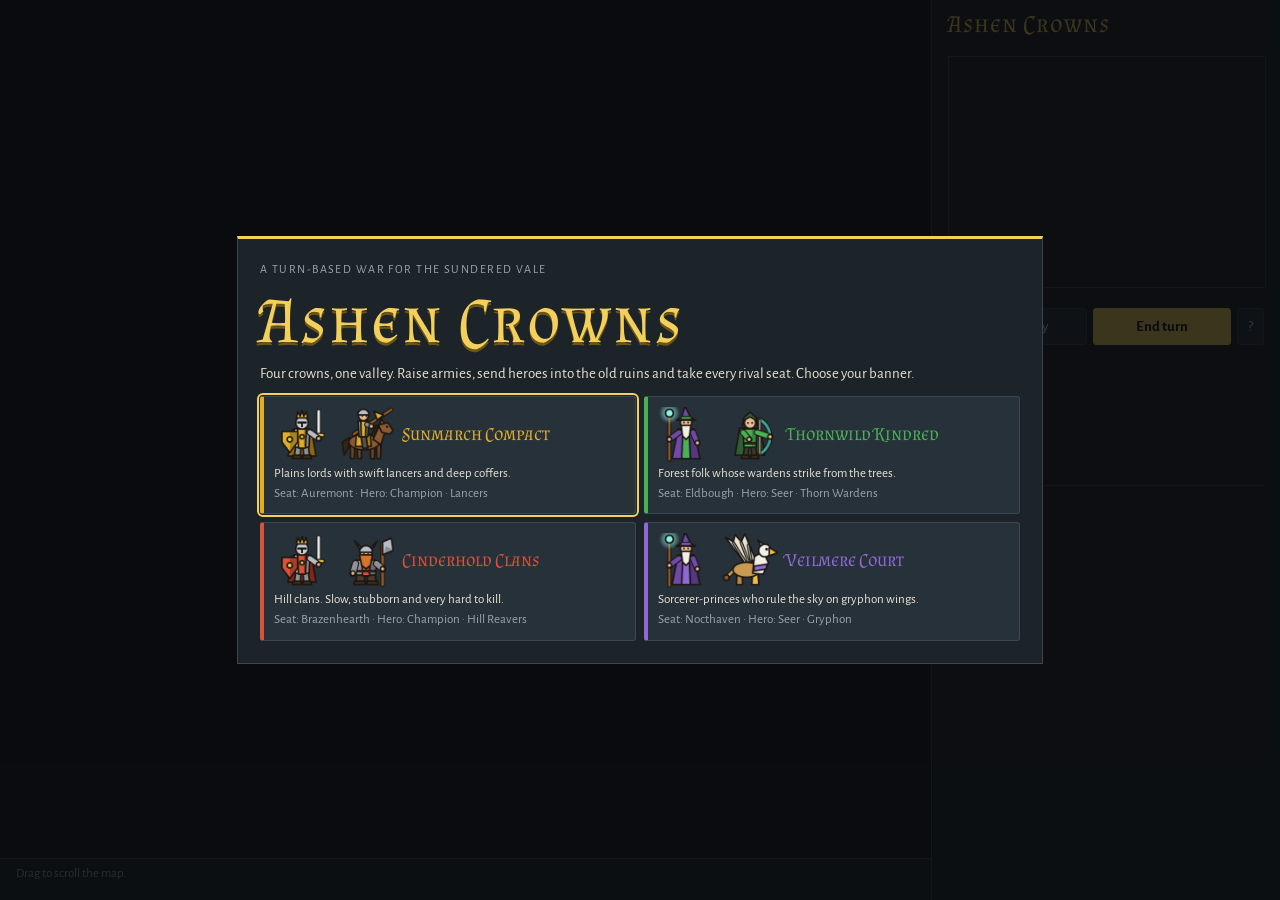
==== game/index.html @ 625e7c6f "Ashen Crowns: make heroes a distinct piece Hero-led armies wear a crown on the map and the hero card" ====
<!doctype html><html lang="en"><head><meta charset="utf-8"><meta name="viewport" content="width=device-width,initial-scale=1,viewport-fit=cover">
<style>body{margin:0}[hidden]{display:none!important}</style></head><body>
<title>Ashen Crowns</title>
<meta name="claude:viewport-fit-sides" content="cover">
<link rel="stylesheet" href="https://fonts.googleapis.com/css2?family=Alegreya+Sans:wght@400;700&family=Almendra+SC&display=swap">
<style>
/* Layout: a war table. The map fills the left; a slate command rail sits on the right (below on phones). */
:root {
  color-scheme: dark;
  --ink: #12161a;        /* table edge, deepest ground */
  --slate: #1c2329;      /* rail surface */
  --slate-2: #27313a;    /* raised controls */
  --line: #3a4753;       /* hairlines */
  --bone: #e9e4d2;       /* primary text */
  --dust: #9aa5a8;       /* secondary text */
  --brass: #f3cf5b;      /* accent: selection, primary action */
  --good: #7fd08a; --bad: #ff8a7a;
  --display: "Almendra SC", "Palatino Linotype", Palatino, Georgia, serif;
  --body: "Alegreya Sans", "Segoe UI", system-ui, sans-serif;
}
html, body { height: 100%; }
body { background: var(--ink); color: var(--bone); font: 15px/1.4 var(--body); overflow: hidden; }
#app { height: 100%; display: flex; }
#mapwrap { flex: 1 1 auto; min-width: 0; position: relative; display: flex; flex-direction: column; }
#map { flex: 1 1 auto; min-height: 0; width: 100%; display: block; touch-action: none; cursor: crosshair; image-rendering: pixelated; }
#hover { flex: none; min-height: 2.2em; padding-block: 6px; padding-left: max(16px, env(safe-area-inset-left, 0px)); padding-right: 16px;
  background: var(--slate); border-top: 1px solid var(--line); color: var(--dust); font-size: 13px; white-space: nowrap; overflow: hidden; text-overflow: ellipsis; }
#side { flex: none; width: 316px; background: var(--slate); border-left: 1px solid var(--line); display: flex; flex-direction: column; gap: 10px;
  padding-block: 12px; padding-left: 16px; padding-right: max(16px, env(safe-area-inset-right, 0px)); overflow-y: auto; }
#side > * { flex: none; }
#side h1 { font: 400 24px/1 var(--display); letter-spacing: .04em; margin: 0; color: var(--brass); }
#turnbar { display: flex; justify-content: space-between; font-size: 14px; color: var(--dust); }
#turnbar .who { font-weight: 700; }
#mini { width: 100%; height: auto; image-rendering: pixelated; border: 1px solid var(--line); cursor: pointer; }
#treasury { font-variant-numeric: tabular-nums; font-size: 14px; }
.coin { display: inline-block; width: 10px; height: 10px; border-radius: 50%; background: var(--brass); box-shadow: inset -2px -2px 0 #a8862a; margin-right: 6px; }
.muted { color: var(--dust); font-weight: 400; }
#panel { display: flex; flex-direction: column; gap: 8px; min-height: 120px; }
#panel h2, #mbox h2 { font: 400 19px/1.1 var(--display); letter-spacing: .03em; margin: 4px 0 0; text-wrap: balance; }
#panel h3, #mbox h3 { font: 700 12px/1.2 var(--body); letter-spacing: .09em; text-transform: uppercase; margin: 4px 0 0; color: var(--dust); }
#panel p, #mbox p { margin: 0; }
.hint { color: var(--dust); font-size: 13px; }
.units, .prod { display: grid; grid-template-columns: 1fr 1fr; gap: 6px; }
button { font: inherit; color: var(--bone); background: var(--slate-2); border: 1px solid var(--line); border-radius: 3px; padding: 7px 10px; cursor: pointer; }
button:hover:not(:disabled) { border-color: var(--dust); }
button:focus-visible { outline: 2px solid var(--brass); outline-offset: 1px; }
button:disabled { opacity: .45; cursor: default; }
button.primary { background: var(--brass); color: var(--ink); border-color: var(--brass); font-weight: 700; }
button small { color: var(--dust); font-size: 12px; }
button.primary small { color: inherit; }
.unit { display: grid; grid-template-columns: 40px 1fr; column-gap: 8px; align-items: center; text-align: left; padding: 5px 6px; min-width: 0; }
.unit img { grid-row: span 3; width: 40px; height: 40px; align-self: start; }
.unit .un { font-weight: 700; font-size: 13px; overflow: hidden; text-overflow: ellipsis; white-space: nowrap; }
.unit .us { font-size: 11px; color: var(--dust); font-variant-numeric: tabular-nums; }
.unit.hero { grid-column: 1 / -1; border-left: 4px solid var(--brass); background: #2f3540; }
.advance, .quest { font-size: 14px; }
.quest { border-left: 3px solid var(--brass); padding-left: 8px; }
.unit.on { border-color: var(--brass); box-shadow: inset 0 0 0 1px var(--brass); }
.unit:disabled { opacity: 1; }
.row { display: flex; flex-wrap: wrap; gap: 6px; }
#btns { display: grid; grid-template-columns: 1fr 1fr auto; gap: 6px; }
#log { list-style: none; margin: 0; padding: 8px 0 0; border-top: 1px solid var(--line); font-size: 13px; display: flex; flex-direction: column; gap: 4px; }
#modal { position: fixed; inset: 0; background: rgba(8, 10, 12, .78); display: flex; align-items: center; justify-content: center;
  padding-block: 16px; padding-left: max(16px, env(safe-area-inset-left, 0px)); padding-right: max(16px, env(safe-area-inset-right, 0px)); z-index: 20; }
#mbox { background: var(--slate); border: 1px solid var(--line); border-top: 3px solid var(--brass); max-width: 760px; width: 100%; max-height: 100%; overflow-y: auto;
  padding: 22px; display: flex; flex-direction: column; gap: 12px; }
.eyebrow { font-size: 12px; letter-spacing: .12em; text-transform: uppercase; color: var(--dust); }
.logo { font: 400 clamp(38px, 8vw, 64px)/0.95 var(--display); letter-spacing: .03em; margin: 0; color: var(--brass); text-shadow: 0 3px 0 #6b5516; }
.fgrid { display: grid; grid-template-columns: 1fr 1fr; gap: 8px; }
.fcard { display: grid; grid-template-columns: 56px 56px 1fr; gap: 2px 8px; text-align: left; border-left: 4px solid var(--fc); padding: 10px; }
.fcard img { width: 56px; height: 56px; }
.fcard b { align-self: center; color: var(--fc); font: 400 18px/1.1 var(--display); }
.fcard span { grid-column: 1 / -1; font-size: 13px; }
.offer { display: flex; gap: 14px; align-items: center; }
.offer img { width: 72px; height: 72px; flex: none; }
.battle { display: grid; grid-template-columns: 1fr 1fr; gap: 16px; }
.bside { display: grid; grid-template-columns: repeat(auto-fill, minmax(78px, 1fr)); gap: 6px; margin-top: 6px; }
.bu { display: flex; flex-direction: column; align-items: center; gap: 1px; padding: 5px 3px; background: var(--slate-2); border: 1px solid var(--line); text-align: center; min-width: 0; }
.bu img { width: 48px; height: 48px; }
.bu .un { font-size: 11px; font-weight: 700; max-width: 100%; overflow: hidden; text-overflow: ellipsis; white-space: nowrap; }
.bu .us { font-size: 11px; color: var(--dust); }
.bu.act { border-color: var(--brass); }
.bu.hit { background: #6b2b24; }
.bu.dead { opacity: .28; filter: grayscale(1); }
.pips { display: flex; gap: 2px; }
.pips i { width: 7px; height: 7px; background: var(--good); }
.pips i.lost { background: #4a2a28; }
.bres { font-weight: 700; min-height: 1.4em; }
.bres.good { color: var(--good); } .bres.bad { color: var(--bad); }
.help { margin: 0; padding-left: 18px; display: flex; flex-direction: column; gap: 6px; max-width: 65ch; }
@media (max-width: 760px) {
  body { overflow: auto; }
  #app { flex-direction: column; height: auto; min-height: 100%; }
  #mapwrap { height: 62vh; flex: none; }
  #side { width: auto; border-left: 0; border-top: 1px solid var(--line); padding-left: max(16px, env(safe-area-inset-left, 0px)); overflow: visible; }
  #mini { max-width: 260px; }
  .battle, .fgrid { grid-template-columns: 1fr; }
}
@media (prefers-reduced-motion: reduce) { * { transition: none !important; } }
</style>
<div id="app">
  <div id="mapwrap">
    <canvas id="map"></canvas>
    <div id="hover">Drag to scroll the map.</div>
  </div>
  <aside id="side">
    <h1>Ashen Crowns</h1>
    <div id="turnbar"></div>
    <canvas id="mini" width="220" height="160"></canvas>
    <div id="treasury"></div>
    <div id="btns">
      <button type="button" id="bNext">Next army</button>
      <button type="button" id="bEnd" class="primary">End turn</button>
      <button type="button" id="bHelp" aria-label="How to play">?</button>
    </div>
    <div id="panel"></div>
    <ul id="log"></ul>
  </aside>
</div>
<div id="modal" hidden><div id="mbox" role="dialog" aria-modal="true"></div></div>
<script>
'use strict';
/* Ashen Crowns — static game data. Everything here is original to this project. */

const TILE = 16, SCALE = 3, TS = TILE * SCALE;
const MAP_W = 44, MAP_H = 32, MAX_STACK = 8, MAP_SEED = 90417;
const MAP_NAME = 'The Sundered Vale';

const FACTIONS = [
  { name: 'Sunmarch Compact', short: 'Sunmarch', color: '#e0ad2b', dark: '#8f6712', capital: 'Auremont',
    special: 'rider', heroCls: 'champion', blurb: 'Plains lords with swift lancers and deep coffers.',
    heroes: ['Ser Aldous Vane', 'Marta of the Reeds', 'Corwin Hale', 'Dame Isolde Farrow'] },
  { name: 'Thornwild Kindred', short: 'Thornwild', color: '#49b257', dark: '#1f6a31', capital: 'Eldbough',
    special: 'warden', heroCls: 'seer', blurb: 'Forest folk whose wardens strike from the trees.',
    heroes: ['Ysolde Greenmantle', 'Fenn Ashroot', 'Lirael Mossgrave', 'Old Tam Bracken'] },
  { name: 'Cinderhold Clans', short: 'Cinderhold', color: '#d9523a', dark: '#822717', capital: 'Brazenhearth',
    special: 'reaver', heroCls: 'champion', blurb: 'Hill clans. Slow, stubborn and very hard to kill.',
    heroes: ['Brakka Stonejaw', 'Hildr Emberbraid', 'Dorn Ironkettle', 'Ragna Coalhand'] },
  { name: 'Veilmere Court', short: 'Veilmere', color: '#8f6ad6', dark: '#4c3391', capital: 'Nocthaven',
    special: 'gryphon', heroCls: 'seer', blurb: 'Sorcerer-princes who rule the sky on gryphon wings.',
    heroes: ['Maelis the Pale', 'Prince Orrin Veil', 'Sabeth Nightwell', 'Calix Duskmere'] },
];
const NEUTRAL = { name: 'Free Cities', short: 'Free', color: '#b9b3a2', dark: '#6f6a5c' };

/* str = battle strength, hp = hits it can take, mv = movement points, turns = build time */
const UNITS = {
  levy:    { name: 'Levy',            str: 2, hp: 2, mv: 10, cost: 20,  turns: 1, abil: [] },
  pike:    { name: 'Pikemen',         str: 3, hp: 2, mv: 10, cost: 35,  turns: 1, abil: ['guard'] },
  archer:  { name: 'Longbows',        str: 3, hp: 2, mv: 11, cost: 45,  turns: 2, abil: ['volley'] },
  wolf:    { name: 'Wolf Pack',       str: 3, hp: 2, mv: 16, cost: 40,  turns: 1, abil: ['forester'] },
  rider:   { name: 'Lancers',         str: 4, hp: 2, mv: 18, cost: 60,  turns: 2, abil: [] },
  warden:  { name: 'Thorn Wardens',   str: 4, hp: 2, mv: 12, cost: 65,  turns: 2, abil: ['forester', 'volley'] },
  reaver:  { name: 'Hill Reavers',    str: 5, hp: 3, mv: 9,  cost: 80,  turns: 3, abil: ['hillfolk'] },
  ram:     { name: 'Ram Crew',        str: 2, hp: 3, mv: 8,  cost: 70,  turns: 3, abil: ['siege'] },
  bearer:  { name: 'Standard Bearer', str: 2, hp: 2, mv: 12, cost: 80,  turns: 3, abil: ['banner'] },
  gryphon: { name: 'Gryphon',         str: 5, hp: 3, mv: 18, cost: 130, turns: 4, abil: ['flying'] },
  troll:   { name: 'Bog Troll',       str: 6, hp: 4, mv: 8,  cost: 120, turns: 4, abil: [] },
  drake:   { name: 'Ember Drake',     str: 8, hp: 4, mv: 16, cost: 250, turns: 6, abil: ['flying', 'terror'] },
  champion:{ name: 'Champion',        str: 5, hp: 4, mv: 14, cost: 0,   turns: 0, abil: [], hero: true, mana: 8 },
  seer:    { name: 'Seer',            str: 3, hp: 3, mv: 14, cost: 0,   turns: 0, abil: [], hero: true, mana: 16 },
};

const ABILITIES = {
  guard:    'Guard: +1 when defending a city',
  volley:   'Volley: 30% chance of a free hit before each duel',
  forester: 'Forester: moves freely through forest, +1 fighting there',
  hillfolk: 'Hillfolk: moves freely through hills, +1 fighting there',
  siege:    'Siege: cancels up to 2 points of city walls',
  banner:   'Banner: +1 to every unit in its army',
  flying:   'Flying: crosses water, mountains and all terrain',
  terror:   'Terror: -1 to every enemy unit in battle',
};

const ITEMS = [
  { key: 'blade',  name: 'Blade of First Light', desc: '+2 strength', str: 2 },
  { key: 'horn',   name: "Marshal's Horn",       desc: '+1 command (whole army)', lead: 1 },
  { key: 'boots',  name: 'Windstep Boots',       desc: '+6 movement', mv: 6 },
  { key: 'ring',   name: 'Tithe Ring',           desc: '+15 gold each turn', gold: 15 },
  { key: 'shield', name: 'Oakheart Shield',      desc: '+1 strength, +1 hit', str: 1, hp: 1 },
  { key: 'phial',  name: 'Star Phial',           desc: '+8 maximum mana', mana: 8 },
  { key: 'crown',  name: 'Circlet of Ash',       desc: '+1 command, +1 strength', lead: 1, str: 1 },
];

/* Advances a hero picks from on gaining a level. Each class is offered a different pair per level. */
const PERKS = {
  str:  { name: 'Might',       desc: '+1 strength' },
  hp:   { name: 'Vigour',      desc: '+1 hit' },
  lead: { name: 'Command',     desc: '+1 strength for the whole army' },
  mv:   { name: 'Pathfinding', desc: '+4 movement' },
  mana: { name: 'Lore',        desc: '+6 mana' },
};
const PERK_CHOICES = {
  champion: [['str', 'hp'], ['lead', 'str'], ['hp', 'mv'], ['str', 'lead']],
  seer:     [['mana', 'str'], ['lead', 'mana'], ['str', 'mv'], ['lead', 'hp']],
};

const SPELLS = [
  { key: 'march', name: 'Quickmarch', cost: 4, desc: '+6 movement for the whole army this turn' },
  { key: 'ward',  name: 'Warding',    cost: 5, desc: '+1 strength for the whole army until your next turn' },
  { key: 'pack',  name: 'Call the Pack', cost: 8, desc: 'A wolf pack joins the army' },
];

const CITY_NAMES = ['Pellwick', 'Dunmarrow', 'Ostrel', 'Greywater', 'Fennick', 'Calder Ford', 'Mirebank',
  'Highcairn', 'Wend', 'Saltreach', 'Brackmoor', 'Tollen', 'Ashby Cross', 'Lantern Hill', 'Quillhaven', 'Rookfall'];
const RUIN_NAMES = ['Sunken Cloister', 'Hollow Barrow', 'Shattered Observatory', "Wyrm's Rest", 'Drowned Chapel',
  'Thorn Vault', 'Cairn of Echoes', "Old King's Cistern", 'Mossback Keep', 'The Ninth Stair'];

const TERRAIN_NAMES = { g: 'Grassland', f: 'Forest', h: 'Hills', m: 'Mountains', w: 'Water', s: 'Marsh' };
'use strict';
/* Deterministic map builder: the same seed always yields the same land. */

function mulberry32(a) {
  return function () {
    a |= 0; a = (a + 0x6D2B79F5) | 0;
    let t = Math.imul(a ^ (a >>> 15), 1 | a);
    t = (t + Math.imul(t ^ (t >>> 7), 61 | t)) ^ t;
    return ((t ^ (t >>> 14)) >>> 0) / 4294967296;
  };
}

function valueNoise(w, h, cell, rng) {
  const gw = Math.ceil(w / cell) + 2, gh = Math.ceil(h / cell) + 2, g = [];
  for (let i = 0; i < gw * gh; i++) g.push(rng());
  const out = new Float32Array(w * h);
  const sm = t => t * t * (3 - 2 * t);
  for (let y = 0; y < h; y++) for (let x = 0; x < w; x++) {
    const fx = x / cell, fy = y / cell, x0 = Math.floor(fx), y0 = Math.floor(fy);
    const tx = sm(fx - x0), ty = sm(fy - y0);
    const a = g[y0 * gw + x0], b = g[y0 * gw + x0 + 1], c = g[(y0 + 1) * gw + x0], d = g[(y0 + 1) * gw + x0 + 1];
    out[y * w + x] = (a * (1 - tx) + b * tx) * (1 - ty) + (c * (1 - tx) + d * tx) * ty;
  }
  return out;
}

class Heap {
  constructor() { this.k = []; this.v = []; }
  get size() { return this.k.length; }
  push(key, val) {
    const k = this.k, v = this.v; let i = k.length; k.push(key); v.push(val);
    while (i > 0) { const p = (i - 1) >> 1; if (k[p] <= k[i]) break;
      [k[p], k[i]] = [k[i], k[p]]; [v[p], v[i]] = [v[i], v[p]]; i = p; }
  }
  pop() {
    const k = this.k, v = this.v, rk = k[0], rv = v[0], lk = k.pop(), lv = v.pop();
    if (k.length) { k[0] = lk; v[0] = lv; let i = 0; const n = k.length;
      for (;;) { let m = i; const l = 2 * i + 1, r = l + 1;
        if (l < n && k[l] < k[m]) m = l; if (r < n && k[r] < k[m]) m = r; if (m === i) break;
        [k[m], k[i]] = [k[i], k[m]]; [v[m], v[i]] = [v[i], v[m]]; i = m; } }
    return [rk, rv];
  }
}

function genMap() {
  const rng = mulberry32(MAP_SEED), W = MAP_W, H = MAP_H;
  const n1 = valueNoise(W, H, 8, rng), n2 = valueNoise(W, H, 4, rng), mo = valueNoise(W, H, 6, rng), mo2 = valueNoise(W, H, 3, rng);
  const t = [];
  for (let y = 0; y < H; y++) {
    const row = [];
    for (let x = 0; x < W; x++) {
      const i = y * W + x, el = 0.6 * n1[i] + 0.4 * n2[i], ms = 0.65 * mo[i] + 0.35 * mo2[i];
      const dx = Math.abs(x - (W - 1) / 2) / (W / 2), dy = Math.abs(y - (H - 1) / 2) / (H / 2);
      const d = Math.max(dx, dy), e = el + 0.27 - 0.95 * Math.pow(d, 4);
      let c = 'g';
      if (e < 0.5) c = 'w'; else if (e > 0.93) c = 'm'; else if (e > 0.84) c = 'h';
      else if (ms > 0.56) c = e < 0.62 ? 's' : 'f';
      row.push(c);
    }
    t.push(row);
  }
  const cities = [];
  const caps = [[6, 5], [W - 8, 5], [6, H - 7], [W - 8, H - 7]];
  caps.forEach(([cx, cy], i) => {
    for (let y = cy - 2; y <= cy + 3; y++) for (let x = cx - 2; x <= cx + 3; x++)
      if (t[y][x] === 'w' || t[y][x] === 'm' || (x >= cx - 1 && x <= cx + 2 && y >= cy - 1 && y <= cy + 2)) t[y][x] = 'g';
    cities.push({ x: cx, y: cy, cap: i });
  });
  const far = (x, y, list, min) => list.every(c => Math.max(Math.abs(c.x - x), Math.abs(c.y - y)) >= min);
  for (let tries = 0; tries < 6000 && cities.length < 4 + 15; tries++) {
    const x = 3 + Math.floor(rng() * (W - 7)), y = 3 + Math.floor(rng() * (H - 7));
    if ([[0, 0], [1, 0], [0, 1], [1, 1]].some(([a, b]) => t[y + b][x + a] === 'w' || t[y + b][x + a] === 'm')) continue;
    if (!far(x, y, cities, 7)) continue;
    cities.push({ x, y, cap: -1 });
  }
  cities.forEach(c => { t[c.y][c.x] = t[c.y][c.x + 1] = t[c.y + 1][c.x] = t[c.y + 1][c.x + 1] = 'g'; });

  // Roads: minimum spanning tree over the cities plus each city's nearest neighbour.
  const road = []; for (let y = 0; y < H; y++) road.push(new Array(W).fill(false));
  const edges = [], inTree = [0], d2 = (a, b) => (a.x - b.x) ** 2 + (a.y - b.y) ** 2;
  while (inTree.length < cities.length) {
    let best = null;
    for (const a of inTree) for (let b = 0; b < cities.length; b++) {
      if (inTree.includes(b)) continue;
      const dd = d2(cities[a], cities[b]); if (!best || dd < best[2]) best = [a, b, dd];
    }
    edges.push(best); inTree.push(best[1]);
  }
  // A few extra links so the road net has loops, not just one tree.
  const extra = [];
  cities.forEach((c, a) => cities.forEach((o, b) => {
    if (b <= a || edges.some(e => (e[0] === a && e[1] === b) || (e[0] === b && e[1] === a))) return;
    extra.push([a, b, d2(c, o)]);
  }));
  extra.sort((p, q) => p[2] - q[2]); edges.push(...extra.slice(0, 4));
  const carveCost = { g: 1, f: 2, h: 3, s: 3, w: 9, m: 12 };
  for (const [a, b] of edges) {
    const A = cities[a], B = cities[b], N = W * H, dist = new Float32Array(N).fill(Infinity), prev = new Int32Array(N).fill(-1);
    const heap = new Heap(); dist[A.y * W + A.x] = 0; heap.push(0, A.y * W + A.x);
    while (heap.size) {
      const [d, i] = heap.pop(); if (d > dist[i]) continue; if (i === B.y * W + B.x) break;
      const x = i % W, y = (i - x) / W;
      for (const [ox, oy] of [[1, 0], [-1, 0], [0, 1], [0, -1]]) {
        const nx = x + ox, ny = y + oy; if (nx < 1 || ny < 1 || nx >= W - 1 || ny >= H - 1) continue;
        const j = ny * W + nx, nd = d + (road[ny][nx] ? 0.05 : carveCost[t[ny][nx]]);
        if (nd < dist[j]) { dist[j] = nd; prev[j] = i; heap.push(nd, j); }
      }
    }
    for (let i = B.y * W + B.x; i >= 0; i = prev[i]) {
      const x = i % W, y = (i - x) / W; road[y][x] = true; if (t[y][x] === 'm') t[y][x] = 'h';
    }
  }

  // Ground reachability from the first capital, used to keep ruins reachable on foot.
  const reach = new Uint8Array(W * H), q = [cities[0].y * W + cities[0].x]; reach[q[0]] = 1;
  while (q.length) {
    const i = q.pop(), x = i % W, y = (i - x) / W;
    for (let oy = -1; oy <= 1; oy++) for (let ox = -1; ox <= 1; ox++) {
      const nx = x + ox, ny = y + oy; if (nx < 0 || ny < 0 || nx >= W || ny >= H) continue;
      const j = ny * W + nx; if (reach[j]) continue;
      if ((t[ny][nx] === 'w' || t[ny][nx] === 'm') && !road[ny][nx]) continue;
      reach[j] = 1; q.push(j);
    }
  }
  const ruins = [];
  for (let tries = 0; tries < 6000 && ruins.length < 10; tries++) {
    const x = 2 + Math.floor(rng() * (W - 4)), y = 2 + Math.floor(rng() * (H - 4));
    if (!reach[y * W + x] || road[y][x] || t[y][x] === 'w') continue;
    if (!far(x, y, cities, 4) || !far(x - 1, y - 1, cities, 4) || !far(x, y, ruins, 5)) continue;
    ruins.push({ x, y });
  }
  const cityGrid = new Int16Array(W * H).fill(-1);
  cities.forEach((c, i) => { cityGrid[c.y * W + c.x] = cityGrid[c.y * W + c.x + 1] = cityGrid[(c.y + 1) * W + c.x] = cityGrid[(c.y + 1) * W + c.x + 1] = i; });
  const ruinGrid = new Int16Array(W * H).fill(-1);
  ruins.forEach((r, i) => { ruinGrid[r.y * W + r.x] = i; });
  return { t, road, cities, ruins, cityGrid, ruinGrid, rng };
}
'use strict';
/* Game state and rules: movement, battle, cities, heroes, turns. */

let G = null, MAP = null, AUTO = false;
const UI = { showBattle: async () => {}, askHero: async () => false, refresh() {}, onHumanTurn() {}, gameOver() {}, tick: async () => {} };

const sleep = ms => new Promise(r => setTimeout(r, ms));
const rnd = n => Math.floor(Math.random() * n);
const pick = a => a[rnd(a.length)];
const idx = (x, y) => y * MAP_W + x;
const inb = (x, y) => x >= 0 && y >= 0 && x < MAP_W && y < MAP_H;
const fac = o => (o >= 0 ? FACTIONS[o] : NEUTRAL);
const isHuman = o => o >= 0 && G.players[o].human;

function logMsg(text, owner = -2) {
  G.log.push({ t: G.turn, text, owner }); if (G.log.length > 60) G.log.shift();
}

/* ---------- units ---------- */
const U = u => UNITS[u.type];
const has = (u, ab) => UNITS[u.type].abil.includes(ab);
const itemSum = (u, k) => (u.hero ? u.hero.items.reduce((s, key) => s + (ITEMS.find(i => i.key === key)[k] || 0), 0) : 0);
const perk = (u, k) => (u.hero ? u.hero.perks[k] : 0);
const uStr = u => U(u).str + perk(u, 'str') + itemSum(u, 'str');
const uMaxHp = u => U(u).hp + perk(u, 'hp') + itemSum(u, 'hp');
const uMaxMp = u => U(u).mv + 4 * perk(u, 'mv') + itemSum(u, 'mv');
const uMaxMana = u => U(u).mana + 6 * perk(u, 'mana') + itemSum(u, 'mana');
const heroLead = u => perk(u, 'lead') + itemSum(u, 'lead');
const stackOf = u => G.stacks.find(s => s.units.includes(u)) || null;
function note(owner, text) { if (!AUTO && isHuman(owner)) G.notices.push(text); }
const uName = u => (u.hero ? u.hero.name : U(u).name);
const upkeep = u => (u.hero ? 0 : Math.max(1, Math.round(U(u).cost / 40)));
const xpFor = level => 10 * level * level;

function makeUnit(type) { const u = { id: G.nextId++, type, mp: 0 }; u.mp = uMaxMp(u); return u; }
function makeHero(owner, cls) {
  const used = new Set(); G.stacks.forEach(s => s.units.forEach(u => u.hero && used.add(u.hero.name)));
  const names = FACTIONS[owner].heroes.filter(n => !used.has(n));
  const u = { id: G.nextId++, type: cls, mp: 0, hero: { name: names.length ? pick(names) : 'Wanderer ' + (G.nextId), level: 1, xp: 0, mana: 0, items: [], perks: { str: 0, hp: 0, lead: 0, mv: 0, mana: 0 }, pending: 0, quest: null } };
  u.hero.mana = Math.floor(uMaxMana(u) / 2); u.mp = uMaxMp(u); return u;
}

/* ---------- lookups ---------- */
const stackAt = (x, y) => G.stacks.find(s => s.x === x && s.y === y) || null;
const stackById = id => G.stacks.find(s => s.id === id) || null;
const cityAt = (x, y) => { const i = MAP.cityGrid[idx(x, y)]; return i >= 0 ? G.cities[i] : null; };
const ruinAt = (x, y) => { const i = MAP.ruinGrid[idx(x, y)]; return i >= 0 ? G.ruins[i] : null; };
/* A city covers four tiles; every army standing in it defends it together. */
const CITY_TILES = [[0, 0], [1, 0], [0, 1], [1, 1]];
const TIER_NAMES = ['', 'Palisade town', 'Walled city', 'Citadel'];
const cityStacks = c => CITY_TILES.map(([a, b]) => stackAt(c.x + a, c.y + b)).filter(Boolean);
const cityUnits = c => cityStacks(c).flatMap(s => s.units);
function cityRoom(c) {
  for (const [a, b] of CITY_TILES) {
    let s = stackAt(c.x + a, c.y + b);
    if (!s) { s = { id: G.nextId++, x: c.x + a, y: c.y + b, owner: c.owner, units: [] }; G.stacks.push(s); return s; }
    if (s.units.length < MAX_STACK) return s;
  }
  return null;
}
function removeStack(s) { const i = G.stacks.indexOf(s); if (i >= 0) G.stacks.splice(i, 1); }

/* ---------- movement ---------- */
function stepCost(u, x, y) {
  if (!inb(x, y)) return Infinity;
  const i = idx(x, y), road = MAP.road[y][x] || MAP.cityGrid[i] >= 0, t = MAP.t[y][x];
  if (road) return 1;
  if (has(u, 'flying')) return 2;
  if (t === 'w' || t === 'm') return Infinity;
  if (t === 'f') return has(u, 'forester') ? 2 : 4;
  if (t === 'h') return has(u, 'hillfolk') ? 2 : 5;
  if (t === 's') return 5;
  return 2;
}

function dijkstraMap(units, owner, sx, sy) {
  const N = MAP_W * MAP_H, dist = new Float32Array(N).fill(Infinity), prev = new Int32Array(N).fill(-1);
  const occ = new Array(N); for (const s of G.stacks) occ[idx(s.x, s.y)] = s;
  const heap = new Heap(), n = units.length; dist[idx(sx, sy)] = 0; heap.push(0, idx(sx, sy));
  while (heap.size) {
    const [d, i] = heap.pop(); if (d > dist[i]) continue;
    const x = i % MAP_W, y = (i - x) / MAP_W;
    for (let oy = -1; oy <= 1; oy++) for (let ox = -1; ox <= 1; ox++) {
      if (!ox && !oy) continue; const nx = x + ox, ny = y + oy; if (!inb(nx, ny)) continue;
      let c = 0; for (const u of units) { const k = stepCost(u, nx, ny); if (k > c) c = k; }
      if (c === Infinity) continue;
      const j = idx(nx, ny), nd = d + c; if (nd >= dist[j]) continue;
      const o = occ[j], ci = MAP.cityGrid[j]; let terminal = false;
      if (o && o.owner !== owner) terminal = true;
      else if (o && o.units.length + n > MAX_STACK) continue;
      if (ci >= 0 && G.cities[ci].owner !== owner) terminal = true;
      dist[j] = nd; prev[j] = i; if (!terminal) heap.push(nd, j);
    }
  }
  return { dist, prev, sx, sy };
}
function pathTo(dm, tx, ty) {
  let i = idx(tx, ty); if (dm.dist[i] === Infinity) return null;
  const p = []; const s = idx(dm.sx, dm.sy);
  while (i !== s && i >= 0) { const x = i % MAP_W; p.push([x, (i - x) / MAP_W]); i = dm.prev[i]; }
  return p.reverse();
}

function relocate(from, units, x, y) {
  from.units = from.units.filter(u => !units.includes(u));
  if (!from.units.length) removeStack(from);
  let to = stackAt(x, y);
  if (!to) { to = { id: G.nextId++, x, y, owner: from.owner, units: [] }; G.stacks.push(to); }
  to.units.push(...units); pickUp(to); return to;
}

/* Moves the given unit ids along a path as far as their movement allows. Returns the stack they end in (or null). */
async function moveGroup(stack, ids, path, delay = 0) {
  let cur = stack; const idset = new Set(ids);
  for (const [nx, ny] of path) {
    const units = cur.units.filter(u => idset.has(u.id));
    if (!units.length) return null;
    if (units.some(u => u.mp < stepCost(u, nx, ny))) return cur;
    const o = stackAt(nx, ny), city = cityAt(nx, ny);
    if ((o && o.owner !== cur.owner) || (city && city.owner !== cur.owner)) {
      units.forEach(u => { u.mp -= stepCost(u, nx, ny); });
      return await attack(cur, units, nx, ny);
    }
    if (o && o.units.length + units.length > MAX_STACK) return cur;
    units.forEach(u => { u.mp -= stepCost(u, nx, ny); });
    cur = relocate(cur, units, nx, ny);
    if (delay) await UI.tick(delay, cur);
    if (G.over) return cur;
  }
  return cur;
}

/* ---------- battle ---------- */
function wallBonus(city) { return city.level; }

function battleStr(u, own, enemy, x, y, isDef, city) {
  let s = uStr(u);
  if (own.some(v => has(v, 'banner'))) s += 1;
  let lead = 0; for (const v of own) if (v.hero) lead = Math.max(lead, heroLead(v));
  s += lead;
  const t = MAP.t[y][x];
  if (!city) { if (t === 'f' && has(u, 'forester')) s += 1; if (t === 'h' && has(u, 'hillfolk')) s += 1; }
  if (isDef && city) {
    let w = wallBonus(city); if (enemy.some(v => has(v, 'siege'))) w = Math.max(0, w - 2);
    s += w; if (has(u, 'guard')) s += 1;
  }
  if (u.bless) s += 1;
  if (enemy.some(v => has(v, 'terror'))) s -= 1;
  return Math.max(1, s);
}

function simulateBattle(att, def, x, y, city) {
  const order = (a, b) => (a.hero ? 100 : 0) + uStr(a) - ((b.hero ? 100 : 0) + uStr(b));
  const A = att.slice().sort(order), D = def.slice().sort(order);
  const str = {}, hp = {};
  A.forEach(u => { str[u.id] = battleStr(u, att, def, x, y, false, city); hp[u.id] = uMaxHp(u); });
  D.forEach(u => { str[u.id] = battleStr(u, def, att, x, y, true, city); hp[u.id] = uMaxHp(u); });
  const events = [], aDead = new Set(), dDead = new Set();
  let ai = 0, di = 0;
  const hit = (u, dead) => { hp[u.id]--; events.push({ k: 'hit', id: u.id, hp: hp[u.id] }); if (hp[u.id] <= 0) { dead.add(u.id); events.push({ k: 'die', id: u.id }); return true; } return false; };
  while (ai < A.length && di < D.length) {
    const a = A[ai], d = D[di]; events.push({ k: 'duel', a: a.id, d: d.id });
    let over = false;
    if (has(a, 'volley') && Math.random() < 0.3 && hit(d, dDead)) { di++; over = true; }
    if (!over && has(d, 'volley') && Math.random() < 0.3 && hit(a, aDead)) { ai++; over = true; }
    while (!over) {
      if (Math.random() < str[a.id] / (str[a.id] + str[d.id])) { if (hit(d, dDead)) { di++; over = true; } }
      else if (hit(a, aDead)) { ai++; over = true; }
    }
  }
  return { win: di >= D.length, events, aDead, dDead, str, A, D };
}
function estimateWin(att, def, x, y, city, n = 14) {
  let w = 0; for (let i = 0; i < n; i++) if (simulateBattle(att, def, x, y, city).win) w++;
  return w / n;
}

function gainXp(heroes, amount) {
  for (const h of heroes) {
    h.hero.xp += amount;
    const st = stackOf(h), owner = st ? st.owner : -1;
    while (h.hero.xp >= xpFor(h.hero.level)) {
      h.hero.level++; h.hero.pending++; logMsg(`${h.hero.name} rises to level ${h.hero.level}.`, owner);
      if (AUTO || !isHuman(owner)) applyPerk(h, perkOptions(h)[rnd(3) ? 0 : 1]);
      else note(owner, `${h.hero.name} rises to level ${h.hero.level}. Choose an advance in the army panel.`);
    }
  }
}
/* The pair of advances on offer for the oldest level the hero has not yet spent. */
function perkOptions(h) {
  const lvl = h.hero.level - h.hero.pending + 1, opts = PERK_CHOICES[h.type][(lvl - 2 + 400) % 4].slice();
  return opts.map(k => (k === 'lead' && h.hero.perks.lead >= 3 ? (opts.includes('str') ? 'hp' : 'str') : k));
}
function applyPerk(h, key) {
  if (h.hero.pending <= 0 || !perkOptions(h).includes(key)) return false;
  h.hero.perks[key]++; h.hero.pending--;
  if (key === 'mv') h.mp += 4; if (key === 'mana') h.hero.mana += 6;
  return true;
}

/* Relics of a fallen hero lie where they fell until another hero walks onto the tile. */
function dropItems(hero, x, y) {
  if (!hero.hero.items.length) return;
  let d = G.drops.find(o => o.x === x && o.y === y); if (!d) { d = { x, y, items: [] }; G.drops.push(d); }
  d.items.push(...hero.hero.items); hero.hero.items = [];
}
function pickUp(stack) {
  const d = G.drops.find(o => o.x === stack.x && o.y === stack.y), h = stack.units.find(u => u.hero); if (!d || !h) return;
  h.hero.items.push(...d.items); G.drops.splice(G.drops.indexOf(d), 1);
  const names = d.items.map(k => ITEMS.find(i => i.key === k).name).join(', ');
  logMsg(`${h.hero.name} takes up the ${names}.`, stack.owner); note(stack.owner, `${h.hero.name} takes up the ${names}.`);
}

/* Quests: a hero in a friendly city can take one task at a time for a reward. */
function offerQuest(stack, hero) {
  const p = stack.owner, far = o => Math.hypot(o.x - stack.x, o.y - stack.y), opts = [];
  const cs = G.cities.filter(c => c.owner !== p).sort((a, b) => far(a) - far(b)).slice(0, 4);
  if (cs.length) { const c = pick(cs); opts.push({ type: 'city', id: c.id, text: `Take ${c.name} with ${hero.hero.name} in the attacking army.` }); }
  const rs = G.ruins.map((r, i) => ({ r, i })).filter(o => !o.r.explored).sort((a, b) => far(a.r) - far(b.r)).slice(0, 3);
  if (rs.length) { const o = pick(rs); opts.push({ type: 'ruin', id: o.i, text: `Search ${o.r.name}.` }); }
  opts.push({ type: 'slay', left: 5, text: 'Win battles that destroy 5 enemy units.' });
  const q = pick(opts); q.reward = pick(['gold', 'allies', 'relic']);
  if (q.reward === 'relic' && !ITEMS.some(i => !G.itemsFound.includes(i.key))) q.reward = 'gold';
  hero.hero.quest = q; logMsg(`${hero.hero.name} takes a quest: ${q.text}`, p); return q;
}
const QUEST_REWARDS = { gold: 'a purse of gold', allies: 'allies for the army', relic: 'a relic' };
function questDone(hero) {
  const q = hero.hero.quest, st = stackOf(hero); if (!q || !st) return;
  hero.hero.quest = null; let text = `${hero.hero.name} completes the quest`;
  const free = ITEMS.filter(i => !G.itemsFound.includes(i.key));
  if (q.reward === 'relic' && free.length) { const it = pick(free); G.itemsFound.push(it.key); hero.hero.items.push(it.key); text += ` and is given the ${it.name} (${it.desc}).`; }
  else if (q.reward === 'allies' && st.units.length < MAX_STACK) {
    const type = pick(['gryphon', 'troll', 'reaver', 'rider']), n = Math.min(2, MAX_STACK - st.units.length);
    for (let i = 0; i < n; i++) st.units.push(makeUnit(type)); text += ` and ${n === 1 ? 'a' : 'two'} ${UNITS[type].name} join${n === 1 ? 's' : ''} the army.`;
  } else { const gold = 160 + rnd(120); G.players[st.owner].gold += gold; text += ` and is paid ${gold} gold.`; }
  logMsg(text, st.owner); note(st.owner, text); gainXp([hero], 15);
}
function questKills(heroes, n) {
  for (const h of heroes) { const q = h.hero.quest; if (!q || q.type !== 'slay' || !n) continue; q.left -= n; if (q.left <= 0) questDone(h); }
}

async function attack(from, units, x, y) {
  const city = cityAt(x, y), owner = from.owner, here = stackAt(x, y);
  const defStacks = city && city.owner !== owner ? cityStacks(city) : here ? [here] : [];
  const defUnits = defStacks.flatMap(s => s.units), def = { owner: defStacks.length ? defStacks[0].owner : -1 };
  let res = null;
  if (defUnits.length) {
    res = simulateBattle(units, defUnits, x, y, city);
    const where = city ? city.name : TERRAIN_NAMES[MAP.t[y][x]].toLowerCase();
    if (!AUTO && (isHuman(owner) || isHuman(def.owner))) await UI.showBattle(res, owner, def.owner, city, x, y);
    const killedD = defUnits.filter(u => res.dDead.has(u.id)), killedA = units.filter(u => res.aDead.has(u.id));
    from.units = from.units.filter(u => !res.aDead.has(u.id));
    for (const s of defStacks) { s.units = s.units.filter(u => !res.dDead.has(u.id)); if (!s.units.length) removeStack(s); }
    gainXp(units.filter(u => u.hero && !res.aDead.has(u.id)), killedD.reduce((s, u) => s + U(u).str, 0));
    gainXp(defUnits.filter(u => u.hero && !res.dDead.has(u.id)), killedA.reduce((s, u) => s + U(u).str, 0));
    [...killedA, ...killedD].forEach(u => { if (u.hero) { logMsg(`${u.hero.name} has fallen in battle.`, -2); dropItems(u, x, y); } });
    if (!res.win) {
      logMsg(`${fac(owner).short} is beaten back at ${where} by ${fac(def.owner).short}.`, def.owner);
      if (!from.units.length) removeStack(from);
      const held = stackAt(x, y); if (held) pickUp(held);
      questKills(defUnits.filter(u => u.hero && !res.dDead.has(u.id)), killedA.length);
      return G.stacks.includes(from) ? from : null;
    }
    logMsg(`${fac(owner).short} defeats ${fac(def.owner).short} at ${where}.`, owner);
  }
  const survivors = units.filter(u => !res || !res.aDead.has(u.id));
  const to = relocate(from, survivors, x, y);
  if (city && city.owner !== owner) captureCity(city, owner, survivors);
  if (res) questKills(survivors.filter(u => u.hero), res.dDead.size);
  return to;
}

function captureCity(city, owner, units) {
  const old = city.owner, loot = 15 * city.level + rnd(25);
  city.owner = owner; city.cur = null; city.left = 0;
  G.players[owner].gold += loot;
  logMsg(`${fac(owner).short} takes ${city.name} and seizes ${loot} gold.`, owner);
  gainXp(units.filter(u => u.hero), 6 + 2 * city.level);
  for (const h of units) if (h.hero && h.hero.quest && h.hero.quest.type === 'city' && h.hero.quest.id === city.id) questDone(h);
  if (old >= 0 && !G.cities.some(c => c.owner === old)) eliminate(old);
}
function eliminate(p) {
  G.players[p].alive = false;
  G.stacks = G.stacks.filter(s => s.owner !== p);
  logMsg(`${FACTIONS[p].name} has been destroyed.`, p);
  const alive = G.players.filter(q => q.alive);
  if (alive.length === 1) { G.over = true; G.winner = alive[0].id; }
  else if (!AUTO && G.players[p].human) { G.over = true; G.winner = -1; }
}

/* ---------- cities ---------- */
const cityIncome = c => 8 + 7 * c.level + (c.capital >= 0 ? 10 : 0);
const upgradeCost = c => 150 * c.level;
function income(p) {
  let inc = 0, up = 0;
  for (const c of G.cities) if (c.owner === p) inc += cityIncome(c);
  for (const s of G.stacks) if (s.owner === p) for (const u of s.units) { up += upkeep(u); inc += itemSum(u, 'gold'); }
  return { inc, up, net: inc - up };
}
function setProduction(city, type) {
  const pl = G.players[city.owner];
  if (city.cur && city.left === UNITS[city.cur].turns) pl.gold += UNITS[city.cur].cost; // nothing built yet: refund
  city.cur = null;
  if (!type) return true;
  if (pl.gold < UNITS[type].cost) return false;
  pl.gold -= UNITS[type].cost; city.cur = type; city.left = UNITS[type].turns; return true;
}
function upgradeCity(city) {
  const pl = G.players[city.owner], cost = upgradeCost(city);
  if (city.level >= 3 || pl.gold < cost) return false;
  pl.gold -= cost; city.level++; logMsg(`${city.name} is raised to a ${TIER_NAMES[city.level].toLowerCase()}.`, city.owner); return true;
}

/* ---------- heroes ---------- */
function castSpell(stack, hero, key) {
  const sp = SPELLS.find(s => s.key === key); if (!sp || hero.hero.mana < sp.cost) return false;
  if (key === 'pack' && stack.units.length >= MAX_STACK) return false;
  hero.hero.mana -= sp.cost;
  if (key === 'march') stack.units.forEach(u => { u.mp += 6; });
  if (key === 'ward') stack.units.forEach(u => { u.bless = true; });
  if (key === 'pack') stack.units.push(makeUnit('wolf'));
  return true;
}

function searchRuin(stack, hero) {
  const ruin = ruinAt(stack.x, stack.y); if (!ruin || ruin.explored) return null;
  const guardians = ['a barrow wight', 'a nest of cave spiders', 'a stone sentinel', 'a mad hermit-mage', 'a pack of ghouls', 'an ancient wyrmling'];
  const g = 3 + rnd(5), who = pick(guardians), s = uStr(hero);
  let hh = uMaxHp(hero), gh = 3;
  while (hh > 0 && gh > 0) { if (Math.random() < s / (s + g)) gh--; else hh--; }
  if (hh <= 0) {
    dropItems(hero, stack.x, stack.y);
    stack.units = stack.units.filter(u => u !== hero); if (!stack.units.length) removeStack(stack);
    const text = `${hero.hero.name} enters ${ruin.name} and is slain by ${who}.`;
    logMsg(text, stack.owner); return { ok: false, text };
  }
  ruin.explored = true; gainXp([hero], 8 + g);
  let text = `${hero.hero.name} defeats ${who} in ${ruin.name}`;
  const free = ITEMS.filter(i => !G.itemsFound.includes(i.key)), roll = Math.random();
  if (roll < 0.4 && free.length) {
    const it = pick(free); G.itemsFound.push(it.key); hero.hero.items.push(it.key);
    text += ` and finds the ${it.name} (${it.desc}).`;
  } else if (roll < 0.65 && stack.units.length < MAX_STACK) {
    const type = pick(['troll', 'gryphon', 'drake', 'reaver']), n = type === 'drake' ? 1 : Math.min(2, MAX_STACK - stack.units.length);
    for (let i = 0; i < n; i++) stack.units.push(makeUnit(type));
    text += ` and wins the loyalty of ${n === 1 ? 'a' : 'two'} ${UNITS[type].name}${n > 1 ? 's' : ''}.`;
  } else {
    const gold = 90 + rnd(140); G.players[stack.owner].gold += gold; text += ` and carries off ${gold} gold.`;
  }
  logMsg(text, stack.owner);
  if (hero.hero.quest && hero.hero.quest.type === 'ruin' && G.ruins[hero.hero.quest.id] === ruin) questDone(hero);
  return { ok: true, text };
}

/* ---------- turns ---------- */
function newGame(human) {
  MAP = genMap();
  G = { turn: 0, cur: -1, nextId: 1, over: false, winner: null, log: [], itemsFound: [], drops: [], notices: [], stacks: [], cities: [], ruins: [],
    players: FACTIONS.map((f, i) => ({ id: i, human: i === human, gold: 150, alive: true, heroOffer: 5 + rnd(4) })) };
  let ni = 0; const pool = ['levy', 'pike', 'archer', 'wolf', 'rider', 'ram', 'bearer', 'reaver', 'troll', 'gryphon', 'warden'];
  MAP.cities.forEach((c, i) => {
    const city = { id: i, x: c.x, y: c.y, capital: c.cap, owner: c.cap, level: 1, prod: [], cur: null, left: 0, name: '' };
    if (c.cap >= 0) {
      const f = FACTIONS[c.cap]; city.name = f.capital; city.level = 2;
      city.prod = ['levy', 'pike', 'archer', f.special];
      const s = { id: G.nextId++, x: c.x, y: c.y, owner: c.cap, units: [] }; G.stacks.push(s);
      s.units.push(makeHero(c.cap, f.heroCls), makeUnit('levy'), makeUnit('levy'), makeUnit('pike'));
    } else {
      city.name = CITY_NAMES[ni++ % CITY_NAMES.length];
      const central = Math.abs(c.x - MAP_W / 2) < 9 && Math.abs(c.y - MAP_H / 2) < 7;
      city.level = central ? 2 : 1 + (rnd(4) === 0 ? 1 : 0); if (central && rnd(3) === 0) city.level = 3;
      const set = new Set(['levy']); while (set.size < 4) set.add(pick(pool)); city.prod = [...set].sort((a, b) => UNITS[a].cost - UNITS[b].cost);
      const s = { id: G.nextId++, x: c.x, y: c.y, owner: -1, units: [] }; G.stacks.push(s);
      const n = central ? 3 : 1 + rnd(2); for (let k = 0; k < n; k++) s.units.push(makeUnit(pick(central ? ['pike', 'archer', 'reaver'] : ['levy', 'levy', 'pike', 'archer'])));
    }
    G.cities.push(city);
  });
  MAP.ruins.forEach((r, i) => G.ruins.push({ x: r.x, y: r.y, name: RUIN_NAMES[i % RUIN_NAMES.length], explored: false }));
  logMsg(`War comes to ${MAP_NAME}.`);
}

async function beginTurn(p) {
  const pl = G.players[p], net = income(p).net;
  if (G.turn > 1) pl.gold += net;
  if (pl.gold < 0) {
    pl.gold = 0; let worst = null, ws = null;
    for (const s of G.stacks) if (s.owner === p) for (const u of s.units) if (!u.hero && (!worst || upkeep(u) > upkeep(worst))) { worst = u; ws = s; }
    if (worst) { ws.units = ws.units.filter(u => u !== worst); if (!ws.units.length) removeStack(ws); logMsg(`Unpaid, a ${U(worst).name} deserts ${fac(p).short}.`, p); }
  }
  for (const s of G.stacks) if (s.owner === p) for (const u of s.units) {
    u.mp = uMaxMp(u); u.bless = false;
    if (!u.hero) continue;
    u.hero.mana = Math.min(uMaxMana(u), u.hero.mana + 2);
    const q = u.hero.quest;
    if (q && ((q.type === 'city' && G.cities[q.id].owner === p) || (q.type === 'ruin' && G.ruins[q.id].explored))) {
      u.hero.quest = null; logMsg(`${u.hero.name}'s quest can no longer be completed.`, p); note(p, `${u.hero.name}'s quest can no longer be completed. A new one can be sought in any of your cities.`);
    }
  }
  for (const c of G.cities) {
    if (c.owner !== p || !c.cur) continue;
    if (c.left > 0) c.left--;
    if (c.left > 0) continue;
    const s = cityRoom(c); if (!s) continue; // no room: wait
    s.units.push(makeUnit(c.cur));
    const type = c.cur; c.cur = null;
    if (!setProduction(c, type)) logMsg(`${c.name} halts production: not enough gold.`, p);
  }
  if (G.turn >= pl.heroOffer) {
    const heroes = G.stacks.filter(s => s.owner === p).reduce((n, s) => n + s.units.filter(u => u.hero).length, 0);
    const home = G.cities.find(c => c.owner === p && c.capital === p) || G.cities.find(c => c.owner === p);
    const cost = 80 + 60 * heroes;
    pl.heroOffer = G.turn + 6 + rnd(5);
    if (home && heroes < 3 && cityUnits(home).length < 4 * MAX_STACK && pl.gold >= cost) {
      const cls = pick(['champion', 'seer']);
      const yes = pl.human && !AUTO ? await UI.askHero(cls, cost, home) : pl.gold >= cost + 60;
      if (yes) {
        pl.gold -= cost; const h = makeHero(p, cls);
        cityRoom(home).units.push(h); logMsg(`${h.hero.name}, a ${U(h).name.toLowerCase()}, joins ${fac(p).short} at ${home.name}.`, p);
      }
    }
  }
}

/* Runs turns until it is a human's move (or the game ends). */
async function runTurns() {
  while (!G.over) {
    G.cur = (G.cur + 1) % FACTIONS.length; if (G.cur === 0) G.turn++;
    if (AUTO && G.turn > 150) { G.over = true; G.winner = -2; break; }
    if (!G.players[G.cur].alive) continue;
    await beginTurn(G.cur);
    if (G.players[G.cur].human && !AUTO) { saveGame(); UI.onHumanTurn(); return; }
    UI.refresh();
    await aiTurn(G.cur);
  }
  UI.gameOver();
}

function saveGame() { try { localStorage.setItem('ashen-crowns-save-v3', JSON.stringify(G)); } catch (e) { /* storage unavailable */ } }
function loadGame() {
  try {
    const raw = localStorage.getItem('ashen-crowns-save-v3'); if (!raw) return false;
    const g = JSON.parse(raw); if (!g || !g.cities || g.over) return false;
    MAP = genMap(); G = g; return true;
  } catch (e) { return false; }
}
function hasSave() { try { const r = localStorage.getItem('ashen-crowns-save-v3'); return !!r && !JSON.parse(r).over; } catch (e) { return false; } }
'use strict';
/* Computer opponents. */

function aiEconomy(p) {
  const pl = G.players[p];
  const mine = G.cities.filter(c => c.owner === p).sort((a, b) => (b.capital >= 0) - (a.capital >= 0));
  for (const c of mine) {
    if (c.cur) continue;
    const opts = c.prod.filter(t => UNITS[t].cost <= pl.gold);
    if (!opts.length) continue;
    opts.sort((a, b) => UNITS[b].str * UNITS[b].hp - UNITS[a].str * UNITS[a].hp);
    const choice = Math.random() < 0.3 ? pick(opts) : opts[0];
    setProduction(c, choice);
  }
  for (const c of mine) if (c.level < 3 && pl.gold >= upgradeCost(c) + 160) upgradeCity(c);
}

function aiCityTile(dm, c) {
  let best = { d: Infinity, x: c.x, y: c.y };
  for (const [a, b] of CITY_TILES) { const d = dm.dist[idx(c.x + a, c.y + b)]; if (d < best.d) best = { d, x: c.x + a, y: c.y + b }; }
  return best;
}

function aiGarrison(p, city) {
  let need = city.capital >= 0 ? 2 : 1;
  for (const s of G.stacks) {
    if (s.owner === p || s.owner < 0) continue;
    if (Math.max(Math.abs(s.x - city.x), Math.abs(s.y - city.y)) <= 5) { need += 1; break; }
  }
  return need;
}

async function aiStack(p, s) {
  const city = cityAt(s.x, s.y);
  let movers = s.units.filter(u => u.mp >= 2);
  if (city && city.owner === p) {
    const need = aiGarrison(p, city);
    const sorted = cityUnits(city).sort((a, b) => (a.hero ? 50 : 0) + uStr(a) - ((b.hero ? 50 : 0) + uStr(b)));
    const stay = new Set(sorted.slice(0, need).map(u => u.id));
    movers = movers.filter(u => !stay.has(u.id));
  } else if (movers.length < s.units.length) return; // keep field armies together
  if (!movers.length) return;

  const dm = dijkstraMap(movers, p, s.x, s.y);
  const hero = movers.find(u => u.hero), cands = [];
  for (const c of G.cities) {
    if (c.owner === p) continue; const near = aiCityTile(dm, c), d = near.d; if (d === Infinity) continue;
    cands.push({ x: near.x, y: near.y, d, v: (c.capital >= 0 ? 260 : 110) + 30 * c.level, city: c });
  }
  for (const o of G.stacks) {
    if (o.owner === p || o.owner < 0 || cityAt(o.x, o.y)) continue; const d = dm.dist[idx(o.x, o.y)]; if (d === Infinity) continue;
    cands.push({ x: o.x, y: o.y, d, v: 40 + o.units.reduce((n, u) => n + uStr(u) * 4, 0) });
  }
  if (hero && uStr(hero) >= 5) for (const r of G.ruins) {
    if (r.explored) continue; const d = dm.dist[idx(r.x, r.y)]; if (d === Infinity || d === 0) continue;
    cands.push({ x: r.x, y: r.y, d, v: 130, ruin: r });
  }
  if (hero) for (const o of G.drops) {
    const d = dm.dist[idx(o.x, o.y)]; if (d === Infinity || d === 0) continue;
    cands.push({ x: o.x, y: o.y, d, v: 120, ruin: o });
  }
  cands.forEach(c => { c.score = c.v / (c.d + 8); });
  cands.sort((a, b) => b.score - a.score);
  let target = null;
  for (const c of cands.slice(0, 6)) {
    const def = stackAt(c.x, c.y), defU = c.city ? cityUnits(c.city) : def && def.owner !== p ? def.units : [];
    if (defU.length) {
      const need = movers.length >= 6 ? 0.55 : 0.68;
      if (estimateWin(movers, defU, c.x, c.y, c.city || null) < need) continue;
    } else if (c.ruin && def) continue;
    target = c; break;
  }
  let path = null;
  if (target) path = pathTo(dm, target.x, target.y);
  else if (!(city && city.owner === p)) {
    // Nothing worth attacking: fall back to the nearest friendly city and regroup.
    let best = null;
    for (const c of G.cities) { if (c.owner !== p) continue; const near = aiCityTile(dm, c); if (near.d < Infinity && (!best || near.d < best.d)) best = near; }
    if (best) path = pathTo(dm, best.x, best.y);
  }
  if (!path || !path.length) return;
  if (target && hero && hero.hero.mana >= 5 && !hero.bless && (target.city ? cityUnits(target.city).length : stackAt(target.x, target.y)) && target.d <= Math.min(...movers.map(u => u.mp))) {
    movers.forEach(u => { u.bless = true; }); hero.hero.mana -= 5;
  }
  const end = await moveGroup(s, movers.map(u => u.id), path, AUTO ? 0 : 28);
  if (end && !G.over) {
    const h = end.units.find(u => u.hero), r = ruinAt(end.x, end.y);
    if (h && r && !r.explored && end.owner === p && uStr(h) >= 5) searchRuin(end, h);
  }
}

async function aiTurn(p) {
  aiEconomy(p);
  for (let pass = 0; pass < 2; pass++) {
    const ids = G.stacks.filter(s => s.owner === p).map(s => s.id);
    for (const id of ids) {
      const s = stackById(id); if (!s || s.owner !== p) continue;
      await aiStack(p, s); if (G.over) return;
    }
  }
  aiEconomy(p);
}
'use strict';
/* Original pixel art, drawn in code: unit sprites from character grids, terrain and cities procedurally. */

const INK = '#1d1712', WOOD = '#8a5a2b', STEEL = '#b9bec6', MAIL = '#8d9299', SKIN = '#e8bd95', BONE = '#f2efe6', GOLD = '#e8c04a';
const spriteCache = {};
function mk(w, h) { const c = document.createElement('canvas'); c.width = w; c.height = h; return c; }

/* Small drawing kit: every figure is laid out in a 64 x 64 box with inked outlines. */
function pen(x) {
  const g = { x };
  g.P = (pts, fill, close = true) => { x.beginPath(); pts.forEach(([a, b], i) => (i ? x.lineTo(a, b) : x.moveTo(a, b))); if (close) x.closePath(); if (fill) { x.fillStyle = fill; x.fill(); } x.stroke(); };
  g.C = (cx, cy, r, fill) => { x.beginPath(); x.arc(cx, cy, r, 0, 7); if (fill) { x.fillStyle = fill; x.fill(); } x.stroke(); };
  g.E = (cx, cy, rx, ry, fill, stroke = true) => { x.beginPath(); x.ellipse(cx, cy, rx, ry, 0, 0, 7); x.fillStyle = fill; x.fill(); if (stroke) x.stroke(); };
  g.L = (x1, y1, x2, y2, col, w = 2.5) => { x.save(); x.beginPath(); x.moveTo(x1, y1); x.lineTo(x2, y2); x.lineWidth = w + 2.4; x.strokeStyle = INK; x.stroke(); x.lineWidth = w; x.strokeStyle = col; x.stroke(); x.restore(); };
  g.dot = (cx, cy, r, col) => { x.fillStyle = col; x.beginPath(); x.arc(cx, cy, r, 0, 7); x.fill(); };
  g.shade = pts => { x.save(); x.globalAlpha = 0.24; x.fillStyle = '#000'; x.beginPath(); pts.forEach(([a, b], i) => (i ? x.lineTo(a, b) : x.moveTo(a, b))); x.fill(); x.restore(); };
  g.arm = (x1, y1, x2, y2, col, w = 5) => { g.L(x1, y1, x2, y2, col, w); g.C(x2, y2, 2.6, SKIN); };
  g.cap = (cx, cy, r, col) => { x.beginPath(); x.arc(cx, cy, r, Math.PI, 0); x.closePath(); x.fillStyle = col; x.fill(); x.stroke(); };
  g.eyes = (cx, cy) => { x.fillStyle = INK; x.fillRect(cx - 3.2, cy, 1.7, 2.2); x.fillRect(cx + 1.5, cy, 1.7, 2.2); };
  g.man = o => {
    const cx = o.cx ?? 32, w = o.w ?? 9, top = o.top ?? 25, hip = o.hip ?? 44, foot = 58;
    g.P([[cx - w + 2, hip - 1], [cx - 1, hip - 1], [cx - 2, foot], [cx - w, foot]], o.legs);
    g.P([[cx + 1, hip - 1], [cx + w - 2, hip - 1], [cx + w, foot], [cx + 2, foot]], o.legs);
    g.P([[cx - w - 1, foot - 3], [cx - 1, foot - 3], [cx - 1, foot + 1], [cx - w - 2, foot + 1]], '#3a2a1c');
    g.P([[cx + 1, foot - 3], [cx + w + 1, foot - 3], [cx + w + 2, foot + 1], [cx + 1, foot + 1]], '#3a2a1c');
    g.P([[cx - w, top], [cx + w, top], [cx + w - 1, hip + 2], [cx - w + 1, hip + 2]], o.body);
    if (o.tabard) g.P([[cx - 5, top], [cx + 5, top], [cx + 4, hip + 3], [cx - 4, hip + 3]], o.tabard);
    g.shade([[cx + 2, top + 1], [cx + w - 1, top + 1], [cx + w - 2, hip + 1], [cx + 2, hip + 1]]);
    if (o.belt) { x.fillStyle = o.belt; x.fillRect(cx - w + 1.5, hip - 4, 2 * w - 3, 3); }
    g.C(cx, top - 7, 6.5, o.skin || SKIN); g.eyes(cx, top - 8);
  };
  return g;
}

const DRAW = {
  levy(g, f) {
    g.L(48, 8, 48, 59, WOOD); g.P([[48, 1], [51.5, 10], [44.5, 10]], STEEL);
    g.man({ body: f.color, legs: '#6b4a2a', belt: '#3a2a1c' });
    g.cap(32, 16, 7, '#5a3b1e'); g.arm(41, 29, 48, 36, f.color); g.arm(23, 29, 20, 41, f.color);
  },
  pike(g, f) {
    g.L(14, 9, 14, 60, WOOD); g.P([[14, 0], [17.5, 10], [10.5, 10]], STEEL);
    g.man({ body: MAIL, legs: '#55504a', tabard: f.color });
    g.arm(23, 29, 14, 37, MAIL);
    g.P([[35, 28], [53, 28], [53, 40], [44, 53], [35, 40]], f.color); g.shade([[44, 29], [52, 29], [52, 40], [44, 51]]);
    g.L(38.5, 33, 44, 39, BONE, 2); g.L(44, 39, 49.5, 33, BONE, 2);
    g.cap(32, 16.5, 7.5, STEEL); g.x.fillStyle = INK; g.x.fillRect(31, 15, 2, 6);
  },
  archer(g, f) {
    g.P([[19, 21], [25, 21], [24, 41], [20, 41]], '#7a4e2a'); g.L(21, 21, 20, 15, BONE, 1.5); g.L(23.5, 21, 24, 14, BONE, 1.5);
    g.man({ body: f.color, legs: '#4a5a34', belt: '#3a2a1c' });
    const x = g.x; x.save(); x.beginPath(); x.arc(36, 34, 21, -1.05, 1.05); x.lineWidth = 5.4; x.strokeStyle = INK; x.stroke(); x.lineWidth = 3; x.strokeStyle = WOOD; x.stroke(); x.restore();
    g.L(46.5, 16, 46.5, 52, BONE, 1); g.arm(41, 29, 56, 34, f.color); g.arm(23, 29, 31, 37, f.color);
    g.cap(32, 16, 7, '#3f7a36'); g.P([[24, 16], [40, 16], [43, 18], [23, 18]], '#3f7a36'); g.L(36, 12, 43, 4, GOLD, 2);
  },
  warden(g, f) {
    g.P([[20, 24], [44, 24], [49, 55], [15, 55]], '#2f5d34'); g.shade([[34, 25], [44, 25], [48, 54], [34, 54]]);
    g.man({ body: f.color, legs: '#3d3a2a', w: 8, belt: '#2a2118' });
    const x = g.x; x.save(); x.beginPath(); x.arc(33, 34, 22, -1.1, 1.1); x.lineWidth = 5.4; x.strokeStyle = INK; x.stroke(); x.lineWidth = 3; x.strokeStyle = '#3aa39a'; x.stroke(); x.restore();
    g.L(43, 15, 43, 53, BONE, 1); g.arm(40, 29, 55, 34, f.color); g.arm(24, 29, 31, 37, f.color);
    g.P([[23.5, 21], [25, 12], [32, 6], [39, 12], [40.5, 21], [37, 14], [32, 11.5], [27, 14]], '#2f5d34');
  },
  reaver(g, f) {
    g.L(51, 12, 51, 59, WOOD, 3); g.P([[51, 10], [61, 6], [63, 20], [51, 25]], STEEL); g.shade([[55, 15], [62, 19], [52, 24]]);
    g.man({ body: MAIL, legs: '#4d3a2a', w: 12, top: 31, hip: 46, tabard: f.color, belt: '#2a2118' });
    g.P([[24.5, 25], [39.5, 25], [37, 37], [32, 41], [27, 37]], '#d9732a');
    g.P([[26, 16], [19, 9], [24.5, 18]], BONE); g.P([[38, 16], [45, 9], [39.5, 18]], BONE);
    g.cap(32, 22, 7.5, STEEL); g.arm(44, 35, 51, 41, MAIL, 6); g.arm(20, 35, 17, 46, MAIL, 6);
  },
  bearer(g, f) {
    g.L(25, 2, 25, 60, WOOD); g.P([[25, 3], [3, 3], [9, 12], [3, 21], [25, 21]], f.color); g.shade([[25, 12], [8, 12], [3, 21], [25, 21]]); g.C(16, 12, 4, GOLD);
    g.man({ cx: 41, body: MAIL, legs: '#55504a', tabard: f.color });
    g.cap(41, 16.5, 7.5, STEEL); g.arm(32, 29, 25, 37, MAIL); g.arm(50, 29, 53, 41, MAIL);
  },
  champion(g, f) {
    g.P([[21, 26], [43, 26], [48, 56], [16, 56]], f.dark);
    g.L(51, 5, 51, 33, '#e6eaef', 3); g.L(46.5, 32, 55.5, 32, GOLD, 2.5);
    g.man({ body: STEEL, legs: MAIL, tabard: f.color }); g.C(32, 34, 2.4, GOLD);
    g.C(32, 18, 7.2, '#c9ced6'); g.x.fillStyle = INK; g.x.fillRect(26.5, 16.5, 11, 2.4); g.x.fillRect(31, 18, 2, 5);
    g.P([[25.5, 12.5], [27, 5.5], [30, 10.5], [32, 4], [34, 10.5], [37, 5.5], [38.5, 12.5]], GOLD);
    g.arm(41, 29, 51, 36, STEEL);
    g.P([[9, 28], [27, 28], [27, 40], [18, 52], [9, 40]], f.color); g.shade([[18, 29], [26, 29], [26, 40], [18, 50]]); g.C(18, 37, 3, GOLD);
  },
  seer(g, f) {
    g.L(13, 12, 13, 60, WOOD);
    const x = g.x, gl = x.createRadialGradient(13, 7, 0, 13, 7, 12); gl.addColorStop(0, 'rgba(150,255,240,.9)'); gl.addColorStop(1, 'rgba(150,255,240,0)'); x.fillStyle = gl; x.fillRect(1, -5, 24, 24);
    g.C(13, 7, 4.5, '#8ff0e2');
    g.P([[23, 25], [41, 25], [48, 59], [16, 59]], '#6f4aa8'); g.P([[28.5, 25], [35.5, 25], [37, 59], [27, 59]], f.color); g.shade([[35, 26], [41, 26], [47, 58], [36, 58]]);
    g.arm(24, 29, 13, 37, '#6f4aa8'); g.arm(40, 29, 45, 41, '#6f4aa8');
    g.C(32, 18, 6.5, SKIN); g.eyes(32, 16.5);
    g.P([[26.5, 21], [37.5, 21], [36, 33], [32, 37], [28, 33]], BONE);
    g.P([[21, 15], [43, 15], [37, 11.5], [31, -1], [27, 11.5]], '#6f4aa8'); g.L(27.5, 12.5, 36.5, 12.5, f.color, 2);
  },
  rider(g, f) {
    g.P([[13, 35], [5, 40], [7, 55], [12, 46]], '#3a2416');
    for (const lx of [14, 22, 37, 44]) g.P([[lx, 43], [lx + 5, 43], [lx + 4.5, 59], [lx + 0.5, 59]], '#6f4526');
    g.E(30, 40, 17.5, 9, '#8a5a32'); g.P([[40, 37], [47, 22], [55, 24], [49, 43]], '#8a5a32');
    g.P([[46, 20], [57, 18], [63, 27], [59, 31], [50, 29]], '#8a5a32'); g.P([[48, 20], [49, 13], [53, 19]], '#8a5a32');
    g.P([[41, 34], [46, 21], [43, 21], [38, 32]], '#3a2416'); g.dot(56, 22.5, 1.3, INK);
    g.P([[21, 32], [37, 32], [38, 45], [20, 45]], f.color); g.shade([[30, 33], [37, 33], [37.5, 44], [30, 44]]);
    g.L(18, 31, 61, 3, WOOD); g.P([[52, 9], [41, 5], [45, 15]], f.color);
    g.P([[26, 32], [32, 32], [34, 47], [28, 47]], '#55504a');
    g.P([[23, 16], [35, 16], [34, 34], [24, 34]], MAIL); g.P([[26, 16], [32, 16], [31.5, 34], [26.5, 34]], f.color);
    g.C(29, 10, 5.6, SKIN); g.eyes(30, 9); g.cap(29, 9, 6.4, STEEL); g.arm(33, 20, 38, 22, MAIL, 4);
  },
  wolf(g, f) {
    g.P([[11, 34], [1, 27], [6, 41]], '#7c828a');
    for (const lx of [13, 20, 37, 43]) g.P([[lx, 42], [lx + 5, 42], [lx + 5.5, 59], [lx + 0.5, 59]], '#6a7078');
    g.E(28, 38, 17.5, 9.5, '#9aa0a8'); g.E(28, 43, 12, 4, '#c5cad0', false);
    g.P([[39, 30], [46, 21], [53, 25], [63, 33], [59, 39], [46, 41]], '#9aa0a8'); g.P([[44, 24], [45, 13], [51, 23]], '#7c828a');
    g.P([[52, 37.5], [54, 41], [56, 38]], BONE, true); g.dot(61.5, 33.5, 1.9, INK); g.dot(52.5, 29.5, 1.8, '#f3cf5b'); g.dot(52.8, 29.5, 0.8, INK);
    g.P([[39.5, 30], [44, 28.5], [46.5, 40.5], [42, 41]], f.color);
  },
  gryphon(g, f) {
    g.P([[27, 36], [4, 5], [13, 10], [15, 2], [22, 10], [26, 1], [31, 13], [38, 30]], '#e9e4d6');
    g.L(27, 34, 13, 11, '#a9a392', 1.2); g.L(30, 32, 22, 11, '#a9a392', 1.2); g.L(33, 30, 30, 14, '#a9a392', 1.2);
    g.L(14, 42, 6, 50, '#c99a52', 3); g.C(5, 51, 3.2, '#8a5a2b');
    g.P([[17, 45], [23, 45], [23.5, 59], [16.5, 59]], '#b58842'); g.P([[35, 45], [41, 45], [42, 59], [34, 59]], GOLD);
    g.E(28, 42, 15.5, 8.5, '#c99a52');
    g.P([[35, 46], [37, 27], [47, 21], [53, 34], [47, 47]], BONE); g.C(49, 20, 7.2, BONE);
    g.P([[54, 16.5], [63.5, 22.5], [54, 26]], GOLD); g.dot(51, 18.5, 1.6, INK); g.P([[44, 15], [41, 8], [47, 13]], BONE);
    g.P([[36.5, 38], [51.5, 35.5], [50.5, 41], [36.5, 43.5]], f.color);
  },
  troll(g, f) {
    g.L(53, 16, 51, 40, '#6b4a2a', 5); g.C(53.5, 10, 6.5, '#7a5632'); g.dot(51, 8, 1.3, '#4d3520'); g.dot(56, 12, 1.3, '#4d3520');
    g.P([[19, 44], [30, 44], [30, 59], [17, 59]], '#4f8f42'); g.P([[34, 44], [45, 44], [47, 59], [34, 59]], '#4f8f42');
    g.E(32, 34, 16.5, 14, '#5aa845'); g.E(31, 38, 9, 8, '#7cc063', false);
    g.P([[19, 43], [45, 43], [41, 53], [32, 49], [23, 53]], f.color);
    g.arm(17, 29, 10, 47, '#5aa845', 7); g.arm(47, 29, 52, 40, '#5aa845', 7);
    g.P([[24, 14], [18, 10], [23, 19]], '#5aa845'); g.P([[40, 14], [46, 10], [41, 19]], '#5aa845');
    g.C(32, 16, 8.5, '#5aa845'); g.L(27, 13, 37, 13, '#3d7a34', 1.6); g.dot(28.8, 15.5, 1.5, '#e0412e'); g.dot(35.2, 15.5, 1.5, '#e0412e');
    g.P([[27, 22], [26, 15.5], [29.5, 21]], BONE); g.P([[37, 22], [38, 15.5], [34.5, 21]], BONE);
  },
  drake(g, f) {
    g.P([[26, 32], [9, 3], [21, 12], [30, 1], [34, 14], [45, 6], [41, 32]], '#8f2418');
    g.L(27, 30, 21, 12, '#5e150d', 1.3); g.L(31, 30, 34, 14, '#5e150d', 1.3);
    g.P([[16, 45], [1, 51], [4, 42], [14, 36]], '#c0392b');
    g.P([[17, 46], [25, 46], [26, 59], [16, 59]], '#a52f22'); g.P([[33, 46], [41, 46], [42, 59], [32, 59]], '#a52f22');
    g.E(28, 42, 16.5, 10, '#c0392b'); g.E(28, 47.5, 11, 3.6, '#e8a23a', false);
    g.P([[36, 39], [42, 18], [52, 16], [49, 41]], '#c0392b'); g.P([[39.5, 26], [36, 22], [41, 21]], BONE); g.P([[38, 33], [34, 30], [39, 28]], BONE);
    g.P([[43, 10], [56, 9], [63.5, 18], [58, 23.5], [45, 22]], '#c0392b'); g.P([[45, 11], [39, 2], [50, 9]], BONE);
    g.dot(53, 14.5, 1.8, '#f3cf5b'); g.dot(53.3, 14.5, 0.8, INK); g.dot(60.5, 18, 0.9, INK);
    g.P([[37.5, 33], [49.5, 30.5], [49.5, 36], [37, 38.5]], f.color);
  },
  ram(g, f) {
    g.P([[38, 33], [63, 33], [63, 43], [38, 43]], '#6b4a2a'); g.P([[57, 31], [64, 34.5], [64, 41.5], [57, 45]], MAIL);
    g.P([[6, 30], [56, 30], [56, 47], [6, 47]], WOOD); g.L(6, 38.5, 56, 38.5, '#5e3d1c', 1.2);
    g.P([[2, 30], [13, 13], [47, 13], [60, 30]], f.color); g.shade([[31, 14], [47, 14], [59, 29.5], [31, 29.5]]);
    g.L(22, 13, 18, 30, f.dark, 1.3); g.L(38, 13, 41, 30, f.dark, 1.3);
    for (const wx of [17, 45]) { g.C(wx, 51, 7.5, '#5a4028'); g.C(wx, 51, 2.4, MAIL); }
  },
};

function unitSprite(type, owner) {
  const key = type + ':' + owner; if (spriteCache[key]) return spriteCache[key];
  const c = mk(128, 128), x = c.getContext('2d');
  x.scale(2, 2); x.lineJoin = 'round'; x.lineCap = 'round'; x.strokeStyle = INK; x.lineWidth = 1.8;
  DRAW[type](pen(x), fac(owner));
  return (spriteCache[key] = c);
}

/* Army token: the unit's figure on a bevelled plate in its owner's colours. */
function tokenSprite(type, owner) {
  const key = 'tok:' + type + ':' + owner; if (spriteCache[key]) return spriteCache[key];
  const f = fac(owner), c = mk(46, 48), x = c.getContext('2d');
  x.fillStyle = 'rgba(8,10,12,.45)'; x.beginPath(); x.ellipse(24, 43, 19, 5, 0, 0, 7); x.fill();
  const plate = (r, col) => { x.fillStyle = col; x.beginPath(); x.moveTo(3 + r, 2); x.lineTo(43 - r, 2); x.quadraticCurveTo(43, 2, 43, 2 + r); x.lineTo(43, 30); x.quadraticCurveTo(43, 40, 23, 44); x.quadraticCurveTo(3, 40, 3, 30); x.lineTo(3, 2 + r); x.quadraticCurveTo(3, 2, 3 + r, 2); x.fill(); };
  plate(5, '#14110f');
  x.save(); x.translate(23, 23); x.scale(0.9, 0.9); x.translate(-23, -23);
  const g = x.createLinearGradient(0, 0, 46, 46); g.addColorStop(0, '#fff'); g.addColorStop(0.08, f.color); g.addColorStop(1, f.dark); plate(5, g);
  x.restore();
  x.save(); x.translate(23, 23); x.scale(0.78, 0.78); x.translate(-23, -23);
  const g2 = x.createLinearGradient(0, 0, 0, 46); g2.addColorStop(0, 'rgba(20,18,16,.62)'); g2.addColorStop(1, 'rgba(20,18,16,.38)'); plate(4, g2);
  x.restore();
  x.imageSmoothingQuality = 'high'; x.drawImage(unitSprite(type, owner), 3, -1, 40, 40);
  return (spriteCache[key] = c);
}

/* Cities are drawn from above at an angle: a walled square that fills its four tiles, corner towers, a keep in the middle
   and room in each quarter for the army standing there. Three tiers: palisade town, walled city, citadel. */
function citySprite(owner, level) {
  const key = 'city:' + owner + ':' + level; if (spriteCache[key]) return spriteCache[key];
  const f = fac(owner), c = mk(96, 106), x = c.getContext('2d');
  x.translate(0, 10); x.lineJoin = 'round'; x.strokeStyle = INK; x.lineWidth = 1.3;
  const wood = level === 1, tall = level === 3;
  const lin = (x0, x1, a, b, m) => { const g = x.createLinearGradient(x0, 0, x1, 0); g.addColorStop(0, a); if (m) g.addColorStop(0.5, m); g.addColorStop(1, b); return g; };
  const face = (a, w) => (wood ? lin(a, a + w, '#b98a52', '#6a4622', '#93683a') : lin(a, a + w, '#e4dcc8', '#7f7866', '#bdb5a0'));
  const topc = wood ? '#d2a366' : '#f1ebda';
  const box = (a, b, w, h, fill) => { x.fillStyle = fill; x.fillRect(a, b, w, h); x.strokeRect(a, b, w, h); };
  const poly = (pts, fill) => { x.beginPath(); pts.forEach(([p, q], i) => (i ? x.lineTo(p, q) : x.moveTo(p, q))); x.closePath(); x.fillStyle = fill; x.fill(); x.stroke(); };
  const ticks = (a, b, w, h, step, col) => { x.save(); x.strokeStyle = col; x.lineWidth = 1; for (let i = a + step; i < a + w - 1; i += step) { x.beginPath(); x.moveTo(i, b + 1); x.lineTo(i, b + h - 1); x.stroke(); } x.restore(); };
  const rows = (a, b, w, h, step, col) => { x.save(); x.strokeStyle = col; x.lineWidth = 1; for (let r = b + step; r < b + h - 1; r += step) { x.beginPath(); x.moveTo(a + 1, r); x.lineTo(a + w - 1, r); x.stroke(); } x.restore(); };
  const cren = (a, b, w) => { if (wood) return; for (let i = a + 1; i < a + w - 3; i += 6) box(i, b - 3, 3.5, 3, topc); };
  const hwall = (a, b, w, topH, faceH) => { box(a, b, w, topH, topc); box(a, b + topH, w, faceH, face(a, w)); if (wood) ticks(a, b + topH, w, faceH, 4, 'rgba(40,26,10,.55)'); else rows(a, b + topH, w, faceH, 5, 'rgba(40,34,26,.3)'); cren(a, b, w); };
  const vwall = (a, b, w, h) => { box(a, b, w, h, topc); x.fillStyle = wood ? '#93683a' : '#bdb5a0'; x.fillRect(a + w - 2.5, b + 1, 2, h - 2); if (wood) rows(a, b, w, h, 4, 'rgba(40,26,10,.45)'); else rows(a, b, w, h, 6, 'rgba(40,34,26,.3)'); };
  const house = (a, b, w, h, ra, rb) => { box(a, b + h * 0.55, w, h * 0.45, lin(a, a + w, '#f1e4c6', '#b5a583')); box(a - 1, b, w + 2, h * 0.32, ra); box(a - 1, b + h * 0.32, w + 2, h * 0.3, rb); };
  const flag = (px, top, len = 12) => { x.beginPath(); x.moveTo(px, top + len); x.lineTo(px, top); x.stroke(); poly([[px, top], [px + 10, top + 3], [px, top + 6]], f.color); };
  const tower = (cx, cy, r, h, roofH) => {
    box(cx - r, cy, 2 * r, h, face(cx - r, 2 * r)); if (wood) ticks(cx - r, cy, 2 * r, h, 4, 'rgba(40,26,10,.5)'); else rows(cx - r, cy, 2 * r, h, 5, 'rgba(40,34,26,.3)');
    x.fillStyle = INK; x.fillRect(cx - 1, cy + 4, 2, 5);
    poly([[cx - r - 2, cy], [cx, cy - roofH], [cx + r + 2, cy]], f.color); poly([[cx, cy - roofH], [cx + r + 2, cy], [cx + 1, cy]], f.dark);
  };
  const roofA = wood ? '#e0bd66' : '#c7654a', roofB = wood ? '#a5822f' : '#8a3a28';

  x.fillStyle = 'rgba(8,10,12,.4)'; x.beginPath(); x.ellipse(49, 93, 48, 6, 0, 0, 7); x.fill();
  x.fillStyle = wood ? '#a3955f' : '#bcb294'; x.fillRect(6, 8, 84, 76);                       // yard
  x.save(); x.fillStyle = wood ? 'rgba(90,70,35,.25)' : 'rgba(70,62,48,.22)'; for (let i = 0; i < 46; i++) x.fillRect(8 + (i * 37) % 80, 12 + (i * 53) % 68, 3, 2); x.restore();
  x.fillStyle = wood ? '#b9a877' : '#d6ccb0'; x.fillRect(44, 48, 8, 36); x.fillRect(10, 44, 76, 6); // streets
  hwall(4, 3, 88, 5, 8);                                                                         // back wall
  vwall(3, 8, 7, 76); vwall(86, 8, 7, 76);                                                       // side walls
  for (const [a, b] of [[14, 19], [28, 18], [58, 18], [72, 19], [13, 31], [73, 31], [13, 55], [26, 57], [60, 57], [73, 55], [14, 67], [72, 67]])
    if (tall || !(a === 28 || a === 58)) house(a, b, 10, 10, roofA, roofB);
  tower(11, 6, 8, 12, wood ? 8 : 11); tower(85, 6, 8, 12, wood ? 8 : 11);                         // back towers
  if (wood) {
    house(36, 28, 24, 22, f.color, f.dark); flag(48, 10, 14);                                     // great hall
  } else if (!tall) {
    box(37, 30, 22, 22, face(37, 22)); rows(37, 30, 22, 22, 5, 'rgba(40,34,26,.3)');
    poly([[34, 30], [48, 14], [62, 30]], f.color); poly([[48, 14], [62, 30], [49, 30]], f.dark);
    x.fillStyle = INK; x.fillRect(42, 36, 2, 6); x.fillRect(52, 36, 2, 6); flag(48, 0, 14);
  } else {
    tower(34, 26, 5, 26, 10); tower(62, 26, 5, 26, 10);
    box(36, 20, 24, 34, face(36, 24)); rows(36, 20, 24, 34, 5, 'rgba(40,34,26,.3)'); cren(36, 20, 24);
    x.fillStyle = GOLD; x.fillRect(37, 31, 22, 2); x.fillStyle = INK; x.fillRect(41, 37, 2, 7); x.fillRect(47, 37, 2, 7); x.fillRect(53, 37, 2, 7);
    box(42, 6, 12, 14, face(42, 12)); poly([[40, 6], [48, -6], [56, 6]], f.color); poly([[48, -6], [56, 6], [49, 6]], f.dark); flag(48, -19, 13);
    tower(6.5, 40, 6, 12, 9); tower(89.5, 40, 6, 12, 9);
  }
  hwall(4, 76, 88, 5, tall ? 13 : 11);                                                            // front wall
  if (tall) { x.fillStyle = GOLD; x.fillRect(5, 83, 86, 1.8); }
  const gw = tall ? 14 : 12, gb = tall ? 94 : 92;
  x.fillStyle = INK; x.beginPath(); x.moveTo(48 - gw / 2, gb); x.lineTo(48 - gw / 2, gb - 8); x.arc(48, gb - 8, gw / 2, Math.PI, 0); x.lineTo(48 + gw / 2, gb); x.closePath(); x.fill();
  ticks(48 - gw / 2, gb - 12, gw, 12, 3, wood ? '#8a6a3a' : '#7a6746');
  tower(11, 72, 9, tall ? 23 : 21, wood ? 9 : tall ? 15 : 12); tower(85, 72, 9, tall ? 23 : 21, wood ? 9 : tall ? 15 : 12); // front towers
  if (tall) { flag(11, 44, 13); flag(85, 44, 13); }
  return (spriteCache[key] = c);
}

function ruinSprite(explored) {
  const key = 'ruin:' + explored; if (spriteCache[key]) return spriteCache[key];
  const c = mk(48, 48), x = c.getContext('2d'); x.lineJoin = 'round'; x.strokeStyle = INK; x.lineWidth = 1.4;
  const g = x.createLinearGradient(8, 0, 42, 0); g.addColorStop(0, '#d9d3c2'); g.addColorStop(0.5, '#a9a392'); g.addColorStop(1, '#6d6859');
  const poly = (pts, fill) => { x.beginPath(); pts.forEach(([p, q], i) => (i ? x.lineTo(p, q) : x.moveTo(p, q))); x.closePath(); x.fillStyle = fill; x.fill(); x.stroke(); };
  x.fillStyle = 'rgba(8,10,12,.4)'; x.beginPath(); x.ellipse(25, 42, 21, 5, 0, 0, 7); x.fill();
  poly([[30, 41], [30, 27], [34, 23], [37, 28], [41, 26], [43, 31], [43, 41]], g);
  poly([[9, 41], [9, 15], [13, 10], [16, 16], [20, 6], [24, 14], [28, 9], [31, 17], [31, 41]], g);
  x.save(); x.strokeStyle = 'rgba(40,34,26,.4)'; x.lineWidth = 1;
  for (const [a, b, w] of [[11, 22, 8], [21, 20, 8], [14, 29, 7], [24, 33, 6], [33, 33, 8], [11, 36, 6]]) { x.beginPath(); x.moveTo(a, b); x.lineTo(a + w, b); x.stroke(); }
  x.restore();
  x.fillStyle = '#17120e'; x.beginPath(); x.moveTo(16, 41); x.lineTo(16, 31); x.arc(20, 31, 4, Math.PI, 0); x.lineTo(24, 41); x.closePath(); x.fill(); x.stroke();
  if (!explored) { const gl = x.createRadialGradient(20, 34, 0, 20, 34, 11); gl.addColorStop(0, 'rgba(255,236,150,1)'); gl.addColorStop(0.35, 'rgba(255,205,80,.7)'); gl.addColorStop(1, 'rgba(255,200,60,0)'); x.fillStyle = gl; x.fillRect(8, 22, 24, 24); }
  for (const [a, b, r] of [[36, 43, 3], [28, 44, 2.2], [6, 43, 2.6], [41, 44.5, 1.8]]) { x.beginPath(); x.arc(a, b, r, 0, 7); x.fillStyle = '#a9a392'; x.fill(); x.stroke(); }
  x.fillStyle = '#4f8a3c'; for (const [a, b, r] of [[10, 18, 2.4], [12, 21, 1.8], [29, 12, 2.2], [27, 16, 1.6], [42, 30, 2], [33, 26, 1.6], [9, 39, 2.4]]) { x.beginPath(); x.arc(a, b, r, 0, 7); x.fill(); }
  return (spriteCache[key] = c);
}

/* Paints the whole land once as a shaded relief map: per-pixel terrain blending, a height field lit from the north-west,
   then forests, reeds and roads drawn on top. */
function paintTerrain() {
  const W = MAP_W * TS, H = MAP_H * TS, c = mk(W, H), x = c.getContext('2d'), rng = mulberry32(MAP_SEED ^ 0x51ab);
  const nF = valueNoise(W, H, 3, rng), nM = valueNoise(W, H, 14, rng), nB = valueNoise(W, H, 64, rng), nR = valueNoise(W, H, 30, rng);
  const wX = valueNoise(W, H, 20, rng), wY = valueNoise(W, H, 20, rng);
  const TI = { g: 0, f: 1, h: 2, m: 3, w: 4, s: 5 }, tt = new Uint8Array(MAP_W * MAP_H);
  for (let y = 0; y < MAP_H; y++) for (let q = 0; q < MAP_W; q++) tt[y * MAP_W + q] = TI[MAP.t[y][q]];
  const hgt = new Float32Array(W * H), img = x.createImageData(W, H), d = img.data, wg = new Float32Array(6);
  const sm = t => t * t * (3 - 2 * t);
  for (let py = 0; py < H; py++) for (let px = 0; px < W; px++) {
    const i = py * W + px, u = px / TS - 0.5 + (wX[i] - 0.5) * 0.9, v = py / TS - 0.5 + (wY[i] - 0.5) * 0.9;
    const x0 = Math.floor(u), y0 = Math.floor(v), fx = sm(u - x0), fy = sm(v - y0);
    wg[0] = wg[1] = wg[2] = wg[3] = wg[4] = wg[5] = 0;
    for (let a = 0; a < 2; a++) for (let b = 0; b < 2; b++) {
      const tx = Math.min(MAP_W - 1, Math.max(0, x0 + a)), ty = Math.min(MAP_H - 1, Math.max(0, y0 + b));
      wg[tt[ty * MAP_W + tx]] += (a ? fx : 1 - fx) * (b ? fy : 1 - fy);
    }
    const f = nF[i], m = nM[i], big = nB[i], ridge = 1 - Math.abs(2 * nR[i] - 1), water = wg[4];
    let r, g, bl;
    if (water > 0.5) {
      const dp = Math.min(1, (water - 0.5) * 2.4), wv = (m - 0.5) * 16 + (f - 0.5) * 8;
      r = 78 - 50 * dp + wv; g = 158 - 86 * dp + wv; bl = 176 - 44 * dp + wv;
      if (water < 0.56) { const k = 1 - (water - 0.5) / 0.06; r += (235 - r) * k * 0.7; g += (245 - g) * k * 0.7; bl += (250 - bl) * k * 0.7; }
      hgt[i] = -1;
    } else {
      const inv = 1 / (1 - water), a0 = wg[0] * inv, a1 = wg[1] * inv, a2 = wg[2] * inv, a3 = wg[3] * inv, a5 = wg[5] * inv;
      const gk = big * 0.7 + f * 0.3, mh = 0.26 + 0.40 * nR[i] + 0.24 * m + 0.10 * ridge, rk = f * 0.45 + nR[i] * 0.55;
      let mr = 108 + 44 * rk, mg = 102 + 44 * rk, mb = 96 + 40 * rk;
      if (mh > 0.7) { const k = Math.min(1, (mh - 0.7) * 9); mr += (240 - mr) * k; mg += (243 - mg) * k; mb += (248 - mb) * k; }
      const pud = f > 0.6 && m > 0.45;
      r = a0 * (74 + 36 * gk) + a1 * (50 + 14 * f) + a2 * (118 + 38 * m) + a3 * mr + a5 * (pud ? 50 : 84 + 20 * m);
      g = a0 * (128 + 30 * gk) + a1 * (94 + 16 * f) + a2 * (142 + 4 * m) + a3 * mg + a5 * (pud ? 84 : 108 + 12 * m);
      bl = a0 * (56 + 14 * gk) + a1 * (44 + 10 * f) + a2 * (72 + 20 * m) + a3 * mb + a5 * (pud ? 94 : 62 + 8 * m);
      if (water > 0.34) { const k = Math.min(1, (water - 0.34) / 0.1); r += (216 + 14 * f - r) * k; g += (198 + 12 * f - g) * k; bl += (142 + 10 * f - bl) * k; }
      hgt[i] = a0 * (0.10 + 0.02 * f) + a1 * (0.12 + 0.03 * f) + a5 * (0.07 + (pud ? -0.02 : 0.01 * f)) + a2 * (0.14 + 0.24 * m + 0.03 * f) + a3 * (mh + 0.04 * f);
    }
    const o = i * 4; d[o] = r; d[o + 1] = g; d[o + 2] = bl; d[o + 3] = 255;
  }
  for (let py = 1; py < H - 1; py++) for (let px = 1; px < W - 1; px++) {
    const i = py * W + px, h = hgt[i]; if (h < 0) continue;
    const l = hgt[i - 1], rr = hgt[i + 1], up = hgt[i - W], dn = hgt[i + W];
    let s = 1 + ((rr < 0 ? h : rr) - (l < 0 ? h : l) + (dn < 0 ? h : dn) - (up < 0 ? h : up)) * 7;
    s = s < 0.5 ? 0.5 : s > 1.45 ? 1.45 : s;
    const o = i * 4; d[o] = Math.min(255, d[o] * s); d[o + 1] = Math.min(255, d[o + 1] * s); d[o + 2] = Math.min(255, d[o + 2] * s);
  }
  x.putImageData(img, 0, 0);

  // Roads: soft earthen tracks through tile centres; plank bridges over water.
  const isRoad = (tx, ty) => tx >= 0 && ty >= 0 && tx < MAP_W && ty < MAP_H && (MAP.road[ty][tx] || MAP.cityGrid[ty * MAP_W + tx] >= 0);
  const strokeRoads = (wantWater, width, style, dash) => {
    x.lineCap = 'round'; x.lineJoin = 'round'; x.lineWidth = width; x.strokeStyle = style; x.setLineDash(dash || []); x.beginPath();
    for (let ty = 0; ty < MAP_H; ty++) for (let tx = 0; tx < MAP_W; tx++) {
      if (!isRoad(tx, ty)) continue; const cx = tx * TS + 24, cy = ty * TS + 24;
      for (const [ox, oy] of [[1, 0], [0, 1]]) {
        if (!isRoad(tx + ox, ty + oy)) continue;
        const wet = MAP.t[ty][tx] === 'w' || MAP.t[ty + oy][tx + ox] === 'w'; if (wet !== wantWater) continue;
        x.moveTo(cx, cy); x.lineTo(cx + ox * TS, cy + oy * TS);
      }
    }
    x.stroke(); x.setLineDash([]);
  };
  strokeRoads(false, 9, 'rgba(70,52,28,.55)'); strokeRoads(false, 6, '#c8a971'); strokeRoads(false, 2, 'rgba(232,210,160,.7)', [5, 9]);
  x.lineCap = 'butt'; strokeRoads(true, 12, '#3b2816'); strokeRoads(true, 9, '#9a6c3a'); strokeRoads(true, 9, 'rgba(50,32,16,.6)', [1, 4]);

  // Forests and marsh reeds, drawn back to front.
  const things = [];
  for (let ty = 0; ty < MAP_H; ty++) for (let tx = 0; tx < MAP_W; tx++) {
    const t = MAP.t[ty][tx], road = MAP.road[ty][tx];
    if (t === 'f') for (let k = 0; k < (road ? 5 : 11); k++) {
      const ax = tx * TS + rng() * TS, ay = ty * TS + rng() * TS;
      if (road && Math.min(Math.abs(ax - tx * TS - 24), Math.abs(ay - ty * TS - 24)) < 11) continue;
      things.push({ k: rng() < 0.3 ? 'pine' : 'tree', x: ax, y: ay, r: 6 + rng() * 4 });
    }
    if (t === 's' && !road) for (let k = 0; k < 6; k++) things.push({ k: 'reed', x: tx * TS + rng() * TS, y: ty * TS + rng() * TS, r: 4 + rng() * 4 });
    if (t === 'g' && !road && rng() < 0.12) things.push({ k: rng() < 0.5 ? 'tree' : 'pine', x: tx * TS + 8 + rng() * 32, y: ty * TS + 8 + rng() * 32, r: 5 + rng() * 3 });
  }
  things.sort((a, b) => a.y - b.y);
  for (const o of things) {
    if (o.k === 'reed') { x.strokeStyle = '#b7b560'; x.lineWidth = 1; for (let j = -1; j <= 1; j++) { x.beginPath(); x.moveTo(o.x + j * 2, o.y); x.lineTo(o.x + j * 3, o.y - o.r); x.stroke(); } x.fillStyle = '#6a4a2a'; x.fillRect(o.x - 1, o.y - o.r - 2, 2, 3); continue; }
    x.fillStyle = 'rgba(8,24,12,.33)'; x.beginPath(); x.ellipse(o.x + o.r * 0.5, o.y + o.r * 0.55, o.r, o.r * 0.55, 0, 0, 7); x.fill();
    if (o.k === 'pine') {
      for (let j = 0; j < 3; j++) { const w = o.r * (1 - j * 0.24), top = o.y - o.r * 1.5 - j * o.r * 0.5 + o.r;
        x.beginPath(); x.moveTo(o.x - w, top + o.r * 0.8); x.lineTo(o.x, top - o.r * 0.5); x.lineTo(o.x + w, top + o.r * 0.8); x.closePath(); x.fillStyle = '#1f4f2c'; x.fill();
        x.beginPath(); x.moveTo(o.x - w, top + o.r * 0.8); x.lineTo(o.x, top - o.r * 0.5); x.lineTo(o.x, top + o.r * 0.8); x.closePath(); x.fillStyle = '#3a7a3e'; x.fill(); }
    } else {
      const g = x.createRadialGradient(o.x - o.r * 0.35, o.y - o.r * 0.45, 1, o.x, o.y, o.r);
      g.addColorStop(0, '#86bf58'); g.addColorStop(0.55, '#3f8438'); g.addColorStop(1, '#1b4722');
      x.fillStyle = g; x.beginPath(); x.arc(o.x, o.y, o.r, 0, 7); x.fill();
    }
  }
  return c;
}
'use strict';
/* Rendering, input and panels. */

(() => {
  const $ = id => document.getElementById(id);
  const cv = $('map'), ctx = cv.getContext('2d'), mini = $('mini'), mctx = mini.getContext('2d');
  let terrain = null, HUMAN = 0, sel = null, selCity = null, busy = true, hover = null, preview = null, cam = { x: 0, y: 0 }, vw = 0, vh = 0;
  const urlCache = {};
  const esc = s => String(s).replace(/[&<>"]/g, c => ({ '&': '&amp;', '<': '&lt;', '>': '&gt;', '"': '&quot;' }[c]));
  const spriteURL = (type, owner) => urlCache[type + owner] || (urlCache[type + owner] = unitSprite(type, owner).toDataURL());

  /* ---------- camera ---------- */
  function resize() {
    const r = cv.getBoundingClientRect(), dpr = window.devicePixelRatio || 1;
    vw = Math.max(50, Math.floor(r.width)); vh = Math.max(50, Math.floor(r.height));
    cv.width = vw * dpr; cv.height = vh * dpr; ctx.setTransform(dpr, 0, 0, dpr, 0, 0); clampCam();
  }
  function clampCam() {
    const mw = MAP_W * TS, mh = MAP_H * TS;
    cam.x = mw <= vw ? (mw - vw) / 2 : Math.max(0, Math.min(mw - vw, cam.x));
    cam.y = mh <= vh ? (mh - vh) / 2 : Math.max(0, Math.min(mh - vh, cam.y));
  }
  function centerOn(x, y) { cam.x = x * TS + TS / 2 - vw / 2; cam.y = y * TS + TS / 2 - vh / 2; clampCam(); }
  const onScreen = (x, y) => x * TS + TS > cam.x && x * TS < cam.x + vw && y * TS + TS > cam.y && y * TS < cam.y + vh;

  /* ---------- drawing ---------- */
  function label(text, x, y, color) {
    ctx.font = '700 12px "Alegreya Sans", system-ui, sans-serif'; ctx.textAlign = 'center'; ctx.textBaseline = 'top';
    ctx.lineWidth = 3; ctx.strokeStyle = 'rgba(16,18,20,.85)'; ctx.strokeText(text, x, y); ctx.fillStyle = color; ctx.fillText(text, x, y);
  }
  function badge(px, py, n, owner, dim) {
    const f = fac(owner);
    ctx.fillStyle = '#14161a'; ctx.fillRect(px + TS - 17, py + 1, 16, 15);
    ctx.fillStyle = dim ? f.dark : f.color; ctx.fillRect(px + TS - 16, py + 2, 14, 13);
    ctx.font = '700 11px system-ui, sans-serif'; ctx.textAlign = 'center'; ctx.textBaseline = 'middle';
    ctx.fillStyle = '#14161a'; ctx.fillText(String(n), px + TS - 9, py + 9);
  }
  function render() {
    if (!G || !terrain) return;
    ctx.imageSmoothingEnabled = false;
    ctx.fillStyle = '#12161a'; ctx.fillRect(0, 0, vw, vh);
    ctx.save(); ctx.translate(-Math.round(cam.x), -Math.round(cam.y));
    ctx.drawImage(terrain, 0, 0, MAP_W * TS, MAP_H * TS);
    for (const r of G.ruins) if (onScreen(r.x, r.y)) ctx.drawImage(ruinSprite(r.explored), r.x * TS, r.y * TS);
    for (const c of G.cities) if (onScreen(c.x, c.y)) ctx.drawImage(citySprite(c.owner, c.level), c.x * TS, c.y * TS - 10);
    for (const o of G.drops) { // relics left by a fallen hero
      if (!onScreen(o.x, o.y)) continue; const a = o.x * TS + 14, b = o.y * TS + 24;
      ctx.fillStyle = 'rgba(8,10,12,.4)'; ctx.beginPath(); ctx.ellipse(a + 10, b + 15, 13, 4, 0, 0, 7); ctx.fill();
      ctx.strokeStyle = '#1d1712'; ctx.lineWidth = 1.5; ctx.fillStyle = '#8a5a2b'; ctx.fillRect(a, b + 5, 20, 10); ctx.strokeRect(a, b + 5, 20, 10);
      ctx.fillStyle = '#a8703a'; ctx.fillRect(a, b, 20, 6); ctx.strokeRect(a, b, 20, 6); ctx.fillStyle = '#f3cf5b'; ctx.fillRect(a + 8, b + 3, 4, 6); ctx.strokeRect(a + 8, b + 3, 4, 6);
    }
    for (const s of G.stacks) {
      if (!onScreen(s.x, s.y)) continue;
      const px = s.x * TS, py = s.y * TS, inCity = MAP.cityGrid[idx(s.x, s.y)] >= 0, f = fac(s.owner);
      const idle = s.owner === HUMAN && !s.units.some(u => u.mp >= 1);
      const top = s.units.reduce((a, b) => ((b.hero ? 100 : 0) + uStr(b) > (a.hero ? 100 : 0) + uStr(a) ? b : a));
      if (inCity) { // a pale halo lifts the garrison off the stonework
        const hl = ctx.createRadialGradient(px + 24, py + 22, 6, px + 24, py + 22, 27);
        hl.addColorStop(0, 'rgba(255,250,225,.9)'); hl.addColorStop(0.7, 'rgba(255,250,225,.45)'); hl.addColorStop(1, 'rgba(255,250,225,0)');
        ctx.fillStyle = hl; ctx.fillRect(px - 4, py - 6, 56, 56);
      }
      ctx.drawImage(tokenSprite(top.type, s.owner), px + 1, py);
      if (s.units.some(u => u.hero)) { // a crown marks an army led by a hero
        ctx.beginPath(); ctx.moveTo(px - 1, py + 9); ctx.lineTo(px - 2, py - 2); ctx.lineTo(px + 3, py + 3); ctx.lineTo(px + 7, py - 4); ctx.lineTo(px + 11, py + 3); ctx.lineTo(px + 16, py - 2); ctx.lineTo(px + 15, py + 9); ctx.closePath();
        ctx.fillStyle = '#f3cf5b'; ctx.fill(); ctx.strokeStyle = '#1d1712'; ctx.lineWidth = 1.5; ctx.stroke();
        ctx.fillStyle = '#c0392b'; ctx.fillRect(px + 6, py + 4, 2.5, 2.5);
      }
      badge(px, py, s.units.length, s.owner, idle);
    }
    for (const c of G.cities) if (onScreen(c.x, c.y)) label(c.name, c.x * TS + TS, c.y * TS + 2 * TS + 1, c.owner >= 0 ? fac(c.owner).color : '#e9e4d2');
    if (preview && preview.path) {
      for (let i = 0; i < preview.path.length; i++) {
        const [x, y] = preview.path[i], last = i === preview.path.length - 1, ok = i < preview.reach;
        ctx.fillStyle = '#14161a'; ctx.beginPath(); ctx.arc(x * TS + 24, y * TS + 24, last ? 8 : 5, 0, 7); ctx.fill();
        ctx.fillStyle = preview.attack && last ? '#ff6b5a' : ok ? '#f3cf5b' : '#8b9096';
        ctx.beginPath(); ctx.arc(x * TS + 24, y * TS + 24, last ? 6 : 3, 0, 7); ctx.fill();
      }
    }
    const mark = (x, y, col, size = 1) => {
      const p = 2 + Math.round(2 * Math.sin(performance.now() / 220)), px = x * TS - p, py = y * TS - p, w = TS * size + 2 * p, L = 12;
      ctx.strokeStyle = '#14161a'; ctx.lineWidth = 5;
      for (let pass = 0; pass < 2; pass++) {
        ctx.beginPath();
        ctx.moveTo(px, py + L); ctx.lineTo(px, py); ctx.lineTo(px + L, py); ctx.moveTo(px + w - L, py); ctx.lineTo(px + w, py); ctx.lineTo(px + w, py + L);
        ctx.moveTo(px + w, py + w - L); ctx.lineTo(px + w, py + w); ctx.lineTo(px + w - L, py + w); ctx.moveTo(px + L, py + w); ctx.lineTo(px, py + w); ctx.lineTo(px, py + w - L);
        ctx.stroke(); ctx.strokeStyle = col; ctx.lineWidth = 2;
      }
    };
    const ss = sel && stackById(sel.stackId);
    if (ss) mark(ss.x, ss.y, '#ffe27a'); else if (selCity) mark(selCity.x, selCity.y, '#e9e4d2', 2);
    ctx.restore();
    drawMini();
  }
  const MINI_COL = { g: '#4f9a3c', f: '#2d6e2a', h: '#8aa64a', m: '#8d8a84', w: '#2a66ab', s: '#56703b' };
  let miniBase = null;
  function drawMini() {
    const k = mini.width / MAP_W;
    if (!miniBase) {
      miniBase = mk(mini.width, mini.height); const m = miniBase.getContext('2d');
      for (let y = 0; y < MAP_H; y++) for (let x = 0; x < MAP_W; x++) { m.fillStyle = MAP.road[y][x] ? '#d2b077' : MINI_COL[MAP.t[y][x]]; m.fillRect(x * k, y * k, k, k); }
    }
    mctx.drawImage(miniBase, 0, 0);
    for (const s of G.stacks) { if (MAP.cityGrid[idx(s.x, s.y)] >= 0) continue; mctx.fillStyle = fac(s.owner).color; mctx.fillRect(s.x * k + 1, s.y * k + 1, k - 2, k - 2); }
    for (const c of G.cities) { mctx.fillStyle = '#14161a'; mctx.fillRect(c.x * k - 1, c.y * k - 1, 2 * k + 2, 2 * k + 2); mctx.fillStyle = fac(c.owner).color; mctx.fillRect(c.x * k, c.y * k, 2 * k, 2 * k); }
    mctx.strokeStyle = '#fff'; mctx.lineWidth = 1; mctx.strokeRect(cam.x / TS * k + .5, cam.y / TS * k + .5, Math.min(MAP_W, vw / TS) * k, Math.min(MAP_H, vh / TS) * k);
  }
  function loop() { render(); requestAnimationFrame(loop); }

  /* ---------- side panel ---------- */
  function unitCard(u, owner, picked, clickable) {
    const ab = U(u).abil.map(a => ABILITIES[a]).join(' · ');
    const extra = u.hero ? `Lv ${u.hero.level} · mana ${u.hero.mana}/${uMaxMana(u)}` : '';
    return `<button type="button" class="unit${u.hero ? ' hero' : ''}${picked ? ' on' : ''}" ${clickable ? `data-unit="${u.id}"` : 'disabled'} title="${esc(ab || 'No special ability')}">
      <img src="${spriteURL(u.type, owner)}" alt=""><span class="un">${esc(uName(u))}${u.bless ? ' ✦' : ''}</span>
      <span class="us">Str ${uStr(u)} · Hits ${uMaxHp(u)} · Move ${Math.max(0, Math.floor(u.mp))}/${uMaxMp(u)}</span>${extra ? `<span class="us">${extra}</span>` : ''}</button>`;
  }
  function panelHTML() {
    let h = '';
    const s = sel && stackById(sel.stackId);
    if (s) {
      h += `<h2>Army <span class="muted">${s.units.length}/${MAX_STACK}</span></h2><div class="units">`;
      for (const u of s.units.slice().sort((a, b) => !!b.hero - !!a.hero)) h += unitCard(u, s.owner, sel.ids.has(u.id), true);
      h += '</div><p class="hint">Click a unit to leave it behind. Click the map to march.</p>';
      const hero = s.units.find(u => u.hero && sel.ids.has(u.id));
      if (hero) {
        h += `<h3>${esc(hero.hero.name)}</h3><p class="muted">Level ${hero.hero.level} ${U(hero).name} · ${hero.hero.xp}/${xpFor(hero.hero.level)} xp${heroLead(hero) ? ` · command +${heroLead(hero)}` : ''}</p>`;
        if (hero.hero.pending > 0) {
          h += `<p class="advance">New level reached. Choose an advance${hero.hero.pending > 1 ? ` (${hero.hero.pending} to spend)` : ''}:</p><div class="row">`;
          for (const k of perkOptions(hero)) h += `<button type="button" class="primary" data-perk="${k}" data-hero="${hero.id}">${PERKS[k].name} <small>${PERKS[k].desc}</small></button>`;
          h += '</div>';
        }
        const got = Object.keys(PERKS).filter(k => hero.hero.perks[k]).map(k => `${PERKS[k].name} ×${hero.hero.perks[k]}`);
        if (got.length) h += `<p class="muted">Advances: ${got.join(', ')}</p>`;
        const q = hero.hero.quest, home = cityAt(s.x, s.y);
        if (q) h += `<p class="quest"><b>Quest.</b> ${esc(q.text)}${q.type === 'slay' ? ` (${q.left} to go)` : ''} <span class="muted">Reward: ${QUEST_REWARDS[q.reward]}.</span></p>`;
        else if (home && home.owner === HUMAN) h += `<div class="row"><button type="button" data-quest="${hero.id}">Seek a quest in ${esc(home.name)}</button></div>`;
        if (hero.hero.items.length) h += '<p class="muted">' + hero.hero.items.map(k => { const it = ITEMS.find(i => i.key === k); return `${esc(it.name)} (${esc(it.desc)})`; }).join('<br>') + '</p>';
        h += '<div class="row">';
        for (const sp of SPELLS) h += `<button type="button" data-spell="${sp.key}" data-hero="${hero.id}" title="${esc(sp.desc)}" ${hero.hero.mana < sp.cost ? 'disabled' : ''}>${sp.name} <small>${sp.cost}</small></button>`;
        h += '</div>';
        const r = ruinAt(s.x, s.y);
        if (r && !r.explored) h += `<div class="row"><button type="button" class="primary" data-search="${hero.id}">Search ${esc(r.name)}</button></div>`;
      }
    }
    const c = selCity || (s && cityAt(s.x, s.y));
    if (c) {
      const mine = c.owner === HUMAN;
      h += `<h2 style="color:${fac(c.owner).color}">${esc(c.name)}</h2><p class="muted">${esc(fac(c.owner).name)}${c.capital >= 0 ? ' · capital' : ''}<br>${TIER_NAMES[c.level]} (tier ${c.level} of 3) · walls +${wallBonus(c)} · ${cityIncome(c)} gold/turn</p>`;
      const gar = cityUnits(c);
      h += `<h3>Garrison <span class="muted">${gar.length}</span></h3>` + (gar.length ? '<div class="units">' + gar.map(u => unitCard(u, c.owner, false, false)).join('') + '</div>' : '<p class="muted">Undefended.</p>');
      if (mine) {
        h += '<h3>Muster</h3><div class="prod">';
        for (const t of c.prod) {
          const d = UNITS[t], on = c.cur === t;
          h += `<button type="button" class="unit${on ? ' on' : ''}" data-prod="${t}" data-city="${c.id}" title="${esc(d.abil.map(a => ABILITIES[a]).join(' · ') || 'No special ability')}">
            <img src="${spriteURL(t, HUMAN)}" alt=""><span class="un">${d.name}</span><span class="us">Str ${d.str} · Hits ${d.hp} · Move ${d.mv}</span>
            <span class="us">${d.cost} gold · ${on ? `ready in ${c.left}` : `${d.turns} turn${d.turns > 1 ? 's' : ''}`}</span></button>`;
        }
        h += '</div><div class="row">';
        if (c.cur) h += `<button type="button" data-prod="" data-city="${c.id}">Stop muster</button>`;
        if (c.level < 3) h += `<button type="button" data-upgrade="${c.id}" ${G.players[HUMAN].gold < upgradeCost(c) ? 'disabled' : ''}>Build ${TIER_NAMES[c.level + 1].toLowerCase()} <small>${upgradeCost(c)} gold</small></button>`;
        h += '</div>';
      }
    }
    if (!h) h = '<p class="hint">Select one of your armies or cities. Right-click (or click) the map to march there. Drag to scroll.</p>';
    return h;
  }
  function refresh() {
    if (!G) return;
    const pl = G.players[HUMAN], inc = income(HUMAN), cur = G.cur >= 0 ? FACTIONS[G.cur] : FACTIONS[HUMAN];
    $('turnbar').innerHTML = `<span>Turn ${Math.max(1, G.turn)}</span><span class="who" style="color:${cur.color}">${G.cur === HUMAN && !busy ? 'Your move' : esc(cur.short) + ' is moving…'}</span>`;
    $('treasury').innerHTML = `<span class="coin"></span><b>${pl.gold}</b> gold <span class="muted">(${inc.net >= 0 ? '+' : ''}${inc.net} per turn: ${inc.inc} income, ${inc.up} upkeep)</span>`;
    $('panel').innerHTML = panelHTML();
    $('log').innerHTML = G.log.slice(-9).reverse().map(l => `<li><span class="muted">T${Math.max(1, l.t)}</span> <span style="color:${l.owner >= 0 ? fac(l.owner).color : 'inherit'}">${esc(l.text)}</span></li>`).join('');
    $('bEnd').disabled = $('bNext').disabled = busy || G.cur !== HUMAN;
  }

  /* ---------- selection and orders ---------- */
  function selectStack(s) { sel = { stackId: s.id, ids: new Set(s.units.filter(u => u.mp >= 1).map(u => u.id)) }; if (!sel.ids.size) sel.ids = new Set(s.units.map(u => u.id)); selCity = null; preview = null; refresh(); }
  function deselect() { sel = null; selCity = null; preview = null; refresh(); }
  function selUnits() { const s = sel && stackById(sel.stackId); return s ? s.units.filter(u => sel.ids.has(u.id)) : []; }
  function nextArmy() {
    const list = G.stacks.filter(s => s.owner === HUMAN && s.units.some(u => u.mp >= 2)); if (!list.length) { deselect(); return; }
    const i = sel ? list.findIndex(s => s.id === sel.stackId) : -1, s = list[(i + 1) % list.length];
    selectStack(s); if (!onScreen(s.x, s.y)) centerOn(s.x, s.y); else centerOn(s.x, s.y);
  }
  function setHoverText(t) { $('hover').textContent = t; }
  function describe(x, y) {
    const parts = [], c = cityAt(x, y), r = ruinAt(x, y), s = stackAt(x, y);
    parts.push(c ? `${c.name} (${fac(c.owner).short} ${TIER_NAMES[c.level].toLowerCase()}, walls +${wallBonus(c)}, garrison ${cityUnits(c).length})` : TERRAIN_NAMES[MAP.t[y][x]] + (MAP.road[y][x] ? ' · road' : ''));
    if (r) parts.push(r.name + (r.explored ? ' (searched)' : ' (unsearched ruin)'));
    if (G.drops.some(o => o.x === x && o.y === y)) parts.push('relics of a fallen hero lie here');
    if (s) parts.push(`${fac(s.owner).short}: ` + s.units.map(u => `${uName(u)} ${uStr(u)}`).join(', '));
    return parts.join(' — ');
  }
  function updatePreview() {
    preview = null; if (!hover || !G) return;
    let text = describe(hover.x, hover.y);
    const s = sel && stackById(sel.stackId), units = selUnits();
    if (s && units.length && !busy && !(s.x === hover.x && s.y === hover.y)) {
      if (!sel.dm) sel.dm = dijkstraMap(units, HUMAN, s.x, s.y);
      const path = pathTo(sel.dm, hover.x, hover.y);
      if (path && path.length) {
        const mp = units.map(u => u.mp); let reach = 0;
        for (const [x, y] of path) { let ok = true; units.forEach((u, i) => { mp[i] -= stepCost(u, x, y); if (mp[i] < 0) ok = false; }); if (!ok) break; reach++; }
        const t = stackAt(hover.x, hover.y), c = cityAt(hover.x, hover.y), enemy = (t && t.owner !== HUMAN) || (c && c.owner !== HUMAN);
        preview = { path, reach, attack: enemy };
        const defU = c && c.owner !== HUMAN ? cityUnits(c) : t && t.owner !== HUMAN ? t.units : [];
        if (defU.length) text += ` — odds of victory about ${Math.round(100 * estimateWin(units, defU, hover.x, hover.y, c, 40))}%`;
        if (reach < path.length) text += ' — more than one turn away';
      } else text += ' — no route';
    }
    setHoverText(text);
  }
  async function orderMove(tx, ty) {
    const s = stackById(sel.stackId), units = selUnits(); if (!s || !units.length) return;
    const dm = dijkstraMap(units, HUMAN, s.x, s.y), path = pathTo(dm, tx, ty);
    if (!path || !path.length) { setHoverText('No route there for this army.'); return; }
    const ids = units.map(u => u.id); busy = true; preview = null; refresh();
    const end = await moveGroup(s, ids, path, 55);
    busy = false;
    const left = end && end.owner === HUMAN ? end.units.filter(u => ids.includes(u.id)) : [];
    sel = left.length ? { stackId: end.id, ids: new Set(left.map(u => u.id)) } : null; selCity = null;
    if (G.over) { UI.gameOver(); return; }
    refresh(); updatePreview(); showNotices();
  }
  function clickTile(x, y, right) {
    if (!G || busy || G.cur !== HUMAN || !inb(x, y)) return;
    const s = stackAt(x, y), c = cityAt(x, y), mine = s && s.owner === HUMAN;
    if (sel && stackById(sel.stackId)) {
      if (mine && s.id === sel.stackId) { selectStack(s); return; }
      if (mine && !right) { selectStack(s); return; }
      orderMove(x, y); return;
    }
    if (mine) selectStack(s);
    else if (c) { sel = null; selCity = c; refresh(); }
    else deselect();
  }

  /* ---------- modal helpers ---------- */
  function modal(html) { $('mbox').innerHTML = html; $('modal').hidden = false; const b = $('mbox').querySelector('button.primary') || $('mbox').querySelector('button'); if (b) b.focus(); }
  function closeModal() { $('modal').hidden = true; $('mbox').innerHTML = ''; }
  const waitClick = sel => new Promise(res => { $('mbox').addEventListener('click', function h(e) { const b = e.target.closest(sel); if (!b) return; $('mbox').removeEventListener('click', h); res(b); }); });

  function showNotices() {
    if (!G.notices.length || !$('modal').hidden) return;
    const list = G.notices.splice(0);
    modal(`<h2>News of your heroes</h2>${list.map(t => `<p>${esc(t)}</p>`).join('')}<div class="row"><button type="button" class="primary" data-a="ok">Continue</button></div>`);
    waitClick('button[data-a]').then(closeModal);
  }
  UI.tick = async (delay, stack) => { if (stack && onScreen(stack.x, stack.y)) await sleep(delay); };
  UI.refresh = refresh;
  UI.onHumanTurn = () => {
    busy = false; sel = null; selCity = null;
    const first = G.stacks.find(s => s.owner === HUMAN && s.units.some(u => u.mp >= 2));
    if (first) { selectStack(first); centerOn(first.x, first.y); } else refresh();
    showNotices();
  };
  UI.askHero = async (cls, cost, home) => {
    modal(`<h2>A hero seeks your banner</h2><div class="offer"><img src="${spriteURL(cls, HUMAN)}" alt=""><p>A wandering ${UNITS[cls].name.toLowerCase()} waits at the gates of ${esc(home.name)} and will swear to you for <b>${cost} gold</b>.<br><span class="muted">${cls === 'seer' ? 'Seers fight poorly but hold twice the mana.' : 'Champions are strong fighters with little mana.'}</span></p></div>
      <div class="row"><button type="button" class="primary" data-a="y">Accept (${cost} gold)</button><button type="button" data-a="n">Send away</button></div>`);
    const b = await waitClick('button[data-a]'); closeModal(); return b.dataset.a === 'y';
  };
  UI.showBattle = async (res, attOwner, defOwner, city, x, y) => {
    centerOn(x, y);
    const side = (units, owner) => units.map(u => `<div class="bu" id="bu${u.id}"><img src="${spriteURL(u.type, owner)}" alt=""><span class="un">${esc(uName(u))}</span><span class="us">Str ${res.str[u.id]}</span><span class="pips" data-max="${uMaxHp(u)}">${'<i></i>'.repeat(uMaxHp(u))}</span></div>`).join('');
    modal(`<h2>Battle ${city ? 'for ' + esc(city.name) : 'in the ' + TERRAIN_NAMES[MAP.t[y][x]].toLowerCase()}</h2>
      <div class="battle"><div><h3 style="color:${fac(attOwner).color}">${esc(fac(attOwner).name)} <span class="muted">attacks</span></h3><div class="bside">${side(res.A, attOwner)}</div></div>
      <div><h3 style="color:${fac(defOwner).color}">${esc(fac(defOwner).name)} <span class="muted">defends</span></h3><div class="bside">${side(res.D, defOwner)}</div></div></div>
      <p id="bres" class="bres">&nbsp;</p><div class="row"><button type="button" class="primary" data-a="go">Skip</button></div>`);
    let skip = false, done = false; const btn = $('mbox').querySelector('button[data-a]');
    const finished = new Promise(resolve => btn.addEventListener('click', () => { if (done) resolve(); else skip = true; }));
    for (const e of res.events) {
      if (e.k === 'duel') { $('mbox').querySelectorAll('.bu.act').forEach(n => n.classList.remove('act')); for (const id of [e.a, e.d]) { const n = $('bu' + id); if (n) n.classList.add('act'); } }
      else if (e.k === 'hit') { const n = $('bu' + e.id); if (n) { const pips = n.querySelectorAll('.pips i'); pips.forEach((p, i) => p.classList.toggle('lost', i >= e.hp)); n.classList.add('hit'); setTimeout(() => n.classList.remove('hit'), 120); } }
      else if (e.k === 'die') { const n = $('bu' + e.id); if (n) n.classList.add('dead'); }
      if (!skip) await sleep(e.k === 'duel' ? 260 : 190);
    }
    const humanWon = (attOwner === HUMAN) === res.win;
    $('bres').textContent = res.win ? `${fac(attOwner).short} carries the field.` : `${fac(defOwner).short} holds firm.`;
    $('bres').className = 'bres ' + (humanWon ? 'good' : 'bad');
    done = true; btn.textContent = 'Continue'; await finished; closeModal();
  };
  UI.gameOver = () => {
    busy = true; refresh(); try { localStorage.removeItem('ashen-crowns-save-v3'); } catch (e) { /* ignore */ }
    const won = G.winner === HUMAN;
    modal(`<h2>${won ? 'The Vale is yours' : 'Your banner has fallen'}</h2><p>${won ? `After ${G.turn} turns every rival crown lies in the ash. ${esc(FACTIONS[HUMAN].name)} rules ${MAP_NAME}.` : `${esc(FACTIONS[HUMAN].name)} holds no city in ${MAP_NAME}. The war goes on without you.`}</p><div class="row"><button type="button" class="primary" data-a="new">New war</button></div>`);
    waitClick('button[data-a]').then(() => title());
  };

  function title() {
    busy = true;
    const cards = FACTIONS.map((f, i) => `<button type="button" class="fcard" data-f="${i}" style="--fc:${f.color}"><img src="${spriteURL(f.heroCls, i)}" alt=""><img src="${spriteURL(f.special, i)}" alt=""><b>${esc(f.name)}</b><span>${esc(f.blurb)}</span><span class="muted">Seat: ${esc(f.capital)} · Hero: ${UNITS[f.heroCls].name} · ${UNITS[f.special].name}</span></button>`).join('');
    modal(`<p class="eyebrow">A turn-based war for ${MAP_NAME}</p><h1 class="logo">Ashen Crowns</h1><p>Four crowns, one valley. Raise armies, send heroes into the old ruins and take every rival seat. Choose your banner.</p>
      <div class="fgrid">${cards}</div>${hasSave() ? '<div class="row"><button type="button" class="primary" data-f="load">Continue saved war</button></div>' : ''}`);
    waitClick('button[data-f]').then(async b => {
      closeModal();
      if (b.dataset.f === 'load' && loadGame()) { HUMAN = G.players.findIndex(p => p.human); start(); UI.onHumanTurn(); return; }
      HUMAN = +b.dataset.f || 0; newGame(HUMAN); start();
      const cap = G.cities.find(c => c.capital === HUMAN); centerOn(cap.x, cap.y);
      await runTurns();
    });
  }
  function start() { terrain = paintTerrain(); miniBase = null; resize(); refresh(); }
  function help() {
    modal(`<h2>How to play</h2><ul class="help">
      <li><b>Goal.</b> Capture every rival city. A crown with no cities is destroyed.</li>
      <li><b>Armies.</b> Click an army to select it, then click (or right-click) a destination. Up to ${MAX_STACK} units share a tile. Click a unit in the panel to leave it behind. Right-click a friendly army to merge.</li>
      <li><b>Terrain.</b> Roads are fastest. Forest, hills and marsh are slow. Only flyers cross water and mountains; bridges carry everyone.</li>
      <li><b>Battle.</b> Units duel one at a time, weakest first. The chance to land a hit is your strength against theirs. City walls, banners, heroes and terrain all add strength. Hover an enemy to see the odds.</li>
      <li><b>Cities.</b> A city covers four tiles and every army inside defends it together. Each city musters one unit type at a time and repeats it while you can pay. Cities have three tiers: palisade town, walled city and citadel. Each tier adds gold and +1 to the walls.</li>
      <li><b>Heroes.</b> An army led by a hero wears a crown. Heroes gain experience and choose an advance at each new level, cast spells with mana, and can search ruins (golden glow) for gold, relics or allies, which can kill them. In one of your cities a hero can seek a quest for a reward. A fallen hero's relics stay on the tile until another hero collects them.</li>
      <li><b>Keys.</b> N next army · E end turn · Esc deselect · arrows scroll.</li></ul>
      <div class="row"><button type="button" class="primary" data-a="ok">Back to the war</button></div>`);
    waitClick('button[data-a]').then(closeModal);
  }

  /* ---------- events ---------- */
  let down = null;
  const tileOf = e => { const r = cv.getBoundingClientRect(); return { x: Math.floor((e.clientX - r.left + cam.x) / TS), y: Math.floor((e.clientY - r.top + cam.y) / TS) }; };
  cv.addEventListener('pointerdown', e => { down = { x: e.clientX, y: e.clientY, cx: cam.x, cy: cam.y, pan: false, btn: e.button }; cv.setPointerCapture(e.pointerId); });
  cv.addEventListener('pointermove', e => {
    if (down) { const dx = e.clientX - down.x, dy = e.clientY - down.y; if (down.pan || Math.hypot(dx, dy) > 7) { down.pan = true; cam.x = down.cx - dx; cam.y = down.cy - dy; clampCam(); return; } }
    if (!G) return; const t = tileOf(e); if (!inb(t.x, t.y)) return;
    if (!hover || hover.x !== t.x || hover.y !== t.y) { hover = t; updatePreview(); }
  });
  cv.addEventListener('pointerup', e => { const d = down; down = null; if (!d || d.pan) return; const t = tileOf(e); clickTile(t.x, t.y, d.btn === 2); });
  cv.addEventListener('pointercancel', () => { down = null; });
  cv.addEventListener('contextmenu', e => e.preventDefault());
  cv.addEventListener('wheel', e => { e.preventDefault(); cam.x += e.deltaX; cam.y += e.deltaY; clampCam(); }, { passive: false });
  mini.addEventListener('pointerdown', e => { const r = mini.getBoundingClientRect(); centerOn(Math.floor((e.clientX - r.left) / r.width * MAP_W), Math.floor((e.clientY - r.top) / r.height * MAP_H)); });
  window.addEventListener('resize', resize);
  window.addEventListener('keydown', e => {
    if (!$('modal').hidden || !G) return;
    const k = e.key.toLowerCase();
    if (k === 'n' && !busy) nextArmy(); else if (k === 'e' && !busy) endTurn(); else if (k === 'escape') deselect();
    else if (k.startsWith('arrow')) { e.preventDefault(); cam.x += k === 'arrowleft' ? -TS * 2 : k === 'arrowright' ? TS * 2 : 0; cam.y += k === 'arrowup' ? -TS * 2 : k === 'arrowdown' ? TS * 2 : 0; clampCam(); }
  });
  async function endTurn() { if (busy || G.cur !== HUMAN) return; busy = true; sel = null; selCity = null; preview = null; refresh(); await runTurns(); }
  $('bEnd').addEventListener('click', endTurn);
  $('bNext').addEventListener('click', () => { if (!busy) nextArmy(); });
  $('bHelp').addEventListener('click', help);
  $('panel').addEventListener('click', e => {
    if (busy || !G) return;
    const b = e.target.closest('button'); if (!b) return; const d = b.dataset, s = sel && stackById(sel.stackId);
    if (d.perk && s) { const h = s.units.find(u => u.id === +d.hero); if (h) applyPerk(h, d.perk); sel.dm = null; }
    else if (d.quest && s) {
      const h = s.units.find(u => u.id === +d.quest), q = h && offerQuest(s, h);
      if (q) { modal(`<h2>A quest for ${esc(h.hero.name)}</h2><p>${esc(q.text)}</p><p class="muted">Reward: ${QUEST_REWARDS[q.reward]}. A hero carries one quest at a time.</p><div class="row"><button type="button" class="primary" data-a="ok">Accept</button></div>`); waitClick('button[data-a]').then(closeModal); }
    }
    else if (d.unit && s) { const id = +d.unit; if (sel.ids.has(id)) sel.ids.delete(id); else sel.ids.add(id); sel.dm = null; }
    else if (d.spell && s) { const h = s.units.find(u => u.id === +d.hero); if (h && !castSpell(s, h, d.spell)) setHoverText('That spell cannot be cast now.'); if (d.spell === 'pack') selectStack(s); sel.dm = null; }
    else if (d.search && s) {
      const h = s.units.find(u => u.id === +d.search), r = h && searchRuin(s, h);
      if (r) { const more = G.notices.splice(0).filter(t => t !== r.text).map(t => `<p>${esc(t)}</p>`).join(''); modal(`<h2>${r.ok ? 'The ruin gives up its secret' : 'The ruin keeps its secret'}</h2><p>${esc(r.text)}</p>${more}<div class="row"><button type="button" class="primary" data-a="ok">Continue</button></div>`); waitClick('button[data-a]').then(closeModal); }
      const again = stackById(s.id); if (again) selectStack(again); else sel = null;
    }
    else if ('prod' in d) { const c = G.cities[+d.city]; if (!setProduction(c, d.prod || null)) setHoverText(`Not enough gold for ${UNITS[d.prod].name}.`); }
    else if (d.upgrade) upgradeCity(G.cities[+d.upgrade]);
    refresh();
  });

  /* ---------- boot ---------- */
  resize(); loop();
  if (location.search.includes('auto')) {
    AUTO = true; newGame(-1); HUMAN = 0; start(); window.__done = runTurns().then(() => ({ turn: G.turn, winner: G.winner }));
  } else title();
  window.__dbg = { get G() { return G; }, centerOn, screen: (x, y) => { const r = cv.getBoundingClientRect(); return [r.left + x * TS + TS / 2 - cam.x, r.top + y * TS + TS / 2 - cam.y]; } };
})();
</script>
</body></html>
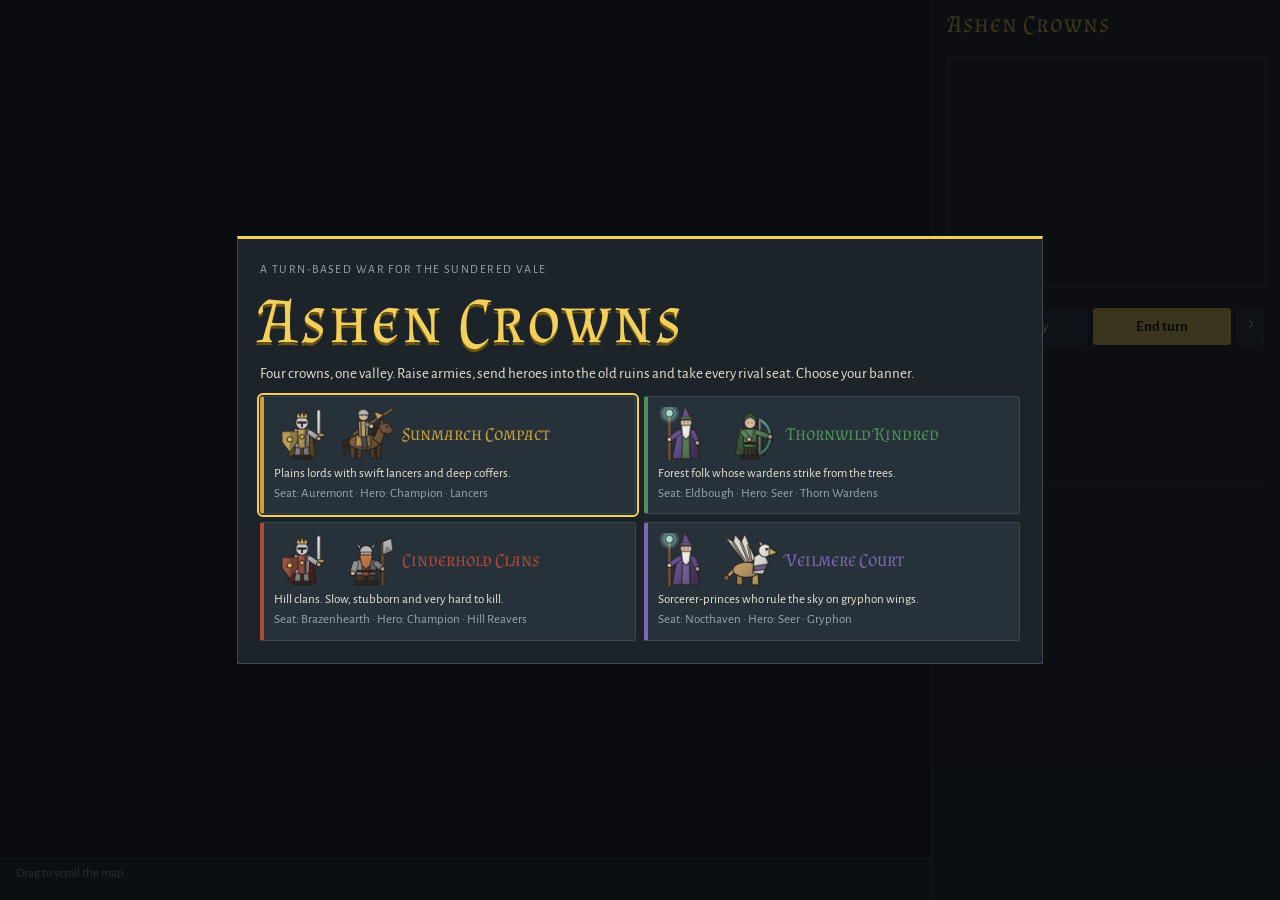
==== commit e225d501: "Ashen Crowns: sober restyle of terrain, figures, cities and army counters Co-Authored-By: Claude Fab" ====
--- a/game/index.html
+++ b/game/index.html
@@ -127,20 +127,20 @@
 const MAP_NAME = 'The Sundered Vale';
 
 const FACTIONS = [
-  { name: 'Sunmarch Compact', short: 'Sunmarch', color: '#e0ad2b', dark: '#8f6712', capital: 'Auremont',
+  { name: 'Sunmarch Compact', short: 'Sunmarch', color: '#c9a03a', dark: '#6f5216', capital: 'Auremont',
     special: 'rider', heroCls: 'champion', blurb: 'Plains lords with swift lancers and deep coffers.',
     heroes: ['Ser Aldous Vane', 'Marta of the Reeds', 'Corwin Hale', 'Dame Isolde Farrow'] },
-  { name: 'Thornwild Kindred', short: 'Thornwild', color: '#49b257', dark: '#1f6a31', capital: 'Eldbough',
+  { name: 'Thornwild Kindred', short: 'Thornwild', color: '#4f9257', dark: '#234f2d', capital: 'Eldbough',
     special: 'warden', heroCls: 'seer', blurb: 'Forest folk whose wardens strike from the trees.',
     heroes: ['Ysolde Greenmantle', 'Fenn Ashroot', 'Lirael Mossgrave', 'Old Tam Bracken'] },
-  { name: 'Cinderhold Clans', short: 'Cinderhold', color: '#d9523a', dark: '#822717', capital: 'Brazenhearth',
+  { name: 'Cinderhold Clans', short: 'Cinderhold', color: '#b34a36', dark: '#662016', capital: 'Brazenhearth',
     special: 'reaver', heroCls: 'champion', blurb: 'Hill clans. Slow, stubborn and very hard to kill.',
     heroes: ['Brakka Stonejaw', 'Hildr Emberbraid', 'Dorn Ironkettle', 'Ragna Coalhand'] },
-  { name: 'Veilmere Court', short: 'Veilmere', color: '#8f6ad6', dark: '#4c3391', capital: 'Nocthaven',
+  { name: 'Veilmere Court', short: 'Veilmere', color: '#7d68b3', dark: '#3f2f72', capital: 'Nocthaven',
     special: 'gryphon', heroCls: 'seer', blurb: 'Sorcerer-princes who rule the sky on gryphon wings.',
     heroes: ['Maelis the Pale', 'Prince Orrin Veil', 'Sabeth Nightwell', 'Calix Duskmere'] },
 ];
-const NEUTRAL = { name: 'Free Cities', short: 'Free', color: '#b9b3a2', dark: '#6f6a5c' };
+const NEUTRAL = { name: 'Free Cities', short: 'Free', color: '#a8a394', dark: '#5f5b50' };
 
 /* str = battle strength, hp = hits it can take, mv = movement points, turns = build time */
 const UNITS = {
@@ -894,9 +894,18 @@
 'use strict';
 /* Original pixel art, drawn in code: unit sprites from character grids, terrain and cities procedurally. */
 
-const INK = '#1d1712', WOOD = '#8a5a2b', STEEL = '#b9bec6', MAIL = '#8d9299', SKIN = '#e8bd95', BONE = '#f2efe6', GOLD = '#e8c04a';
+const INK = '#2b211a', WOOD = '#8a5a2b', STEEL = '#b9bec6', MAIL = '#8d9299', SKIN = '#e8bd95', BONE = '#f2efe6', GOLD = '#e8c04a';
 const spriteCache = {};
 function mk(w, h) { const c = document.createElement('canvas'); c.width = w; c.height = h; return c; }
+/* Finishing pass for drawn art: pull the colours back and light the piece from the upper left. */
+function finish(c, sat = 0.7) {
+  const x = c.getContext('2d'); x.save(); x.setTransform(1, 0, 0, 1, 0, 0);
+  const im = x.getImageData(0, 0, c.width, c.height), d = im.data;
+  for (let i = 0; i < d.length; i += 4) { const l = 0.3 * d[i] + 0.59 * d[i + 1] + 0.11 * d[i + 2]; d[i] = l + (d[i] - l) * sat; d[i + 1] = l + (d[i + 1] - l) * sat; d[i + 2] = l + (d[i + 2] - l) * sat; }
+  x.putImageData(im, 0, 0); x.globalCompositeOperation = 'source-atop';
+  const g = x.createLinearGradient(0, 0, c.width, c.height); g.addColorStop(0, 'rgba(255,240,210,.20)'); g.addColorStop(0.45, 'rgba(0,0,0,0)'); g.addColorStop(1, 'rgba(18,10,2,.42)');
+  x.fillStyle = g; x.fillRect(0, 0, c.width, c.height); x.restore(); return c;
+}
 
 /* Small drawing kit: every figure is laid out in a 64 x 64 box with inked outlines. */
 function pen(x) {
@@ -904,12 +913,12 @@
   g.P = (pts, fill, close = true) => { x.beginPath(); pts.forEach(([a, b], i) => (i ? x.lineTo(a, b) : x.moveTo(a, b))); if (close) x.closePath(); if (fill) { x.fillStyle = fill; x.fill(); } x.stroke(); };
   g.C = (cx, cy, r, fill) => { x.beginPath(); x.arc(cx, cy, r, 0, 7); if (fill) { x.fillStyle = fill; x.fill(); } x.stroke(); };
   g.E = (cx, cy, rx, ry, fill, stroke = true) => { x.beginPath(); x.ellipse(cx, cy, rx, ry, 0, 0, 7); x.fillStyle = fill; x.fill(); if (stroke) x.stroke(); };
-  g.L = (x1, y1, x2, y2, col, w = 2.5) => { x.save(); x.beginPath(); x.moveTo(x1, y1); x.lineTo(x2, y2); x.lineWidth = w + 2.4; x.strokeStyle = INK; x.stroke(); x.lineWidth = w; x.strokeStyle = col; x.stroke(); x.restore(); };
+  g.L = (x1, y1, x2, y2, col, w = 2.5) => { x.save(); x.beginPath(); x.moveTo(x1, y1); x.lineTo(x2, y2); x.lineWidth = w + 1.6; x.strokeStyle = INK; x.stroke(); x.lineWidth = w; x.strokeStyle = col; x.stroke(); x.restore(); };
   g.dot = (cx, cy, r, col) => { x.fillStyle = col; x.beginPath(); x.arc(cx, cy, r, 0, 7); x.fill(); };
   g.shade = pts => { x.save(); x.globalAlpha = 0.24; x.fillStyle = '#000'; x.beginPath(); pts.forEach(([a, b], i) => (i ? x.lineTo(a, b) : x.moveTo(a, b))); x.fill(); x.restore(); };
   g.arm = (x1, y1, x2, y2, col, w = 5) => { g.L(x1, y1, x2, y2, col, w); g.C(x2, y2, 2.6, SKIN); };
   g.cap = (cx, cy, r, col) => { x.beginPath(); x.arc(cx, cy, r, Math.PI, 0); x.closePath(); x.fillStyle = col; x.fill(); x.stroke(); };
-  g.eyes = (cx, cy) => { x.fillStyle = INK; x.fillRect(cx - 3.2, cy, 1.7, 2.2); x.fillRect(cx + 1.5, cy, 1.7, 2.2); };
+  g.eyes = (cx, cy) => { x.fillStyle = 'rgba(43,33,26,.8)'; x.fillRect(cx - 2.9, cy + 0.4, 1.2, 1.3); x.fillRect(cx + 1.7, cy + 0.4, 1.2, 1.3); };
   g.man = o => {
     const cx = o.cx ?? 32, w = o.w ?? 9, top = o.top ?? 25, hip = o.hip ?? 44, foot = 58;
     g.P([[cx - w + 2, hip - 1], [cx - 1, hip - 1], [cx - 2, foot], [cx - w, foot]], o.legs);
@@ -1047,34 +1056,31 @@
 function unitSprite(type, owner) {
   const key = type + ':' + owner; if (spriteCache[key]) return spriteCache[key];
   const c = mk(128, 128), x = c.getContext('2d');
-  x.scale(2, 2); x.lineJoin = 'round'; x.lineCap = 'round'; x.strokeStyle = INK; x.lineWidth = 1.8;
+  x.scale(2, 2); x.lineJoin = 'round'; x.lineCap = 'round'; x.strokeStyle = INK; x.lineWidth = 1.1;
   DRAW[type](pen(x), fac(owner));
-  return (spriteCache[key] = c);
+  return (spriteCache[key] = finish(c));
 }
 
 /* Army token: the unit's figure on a bevelled plate in its owner's colours. */
 function tokenSprite(type, owner) {
   const key = 'tok:' + type + ':' + owner; if (spriteCache[key]) return spriteCache[key];
   const f = fac(owner), c = mk(46, 48), x = c.getContext('2d');
-  x.fillStyle = 'rgba(8,10,12,.45)'; x.beginPath(); x.ellipse(24, 43, 19, 5, 0, 0, 7); x.fill();
-  const plate = (r, col) => { x.fillStyle = col; x.beginPath(); x.moveTo(3 + r, 2); x.lineTo(43 - r, 2); x.quadraticCurveTo(43, 2, 43, 2 + r); x.lineTo(43, 30); x.quadraticCurveTo(43, 40, 23, 44); x.quadraticCurveTo(3, 40, 3, 30); x.lineTo(3, 2 + r); x.quadraticCurveTo(3, 2, 3 + r, 2); x.fill(); };
-  plate(5, '#14110f');
-  x.save(); x.translate(23, 23); x.scale(0.9, 0.9); x.translate(-23, -23);
-  const g = x.createLinearGradient(0, 0, 46, 46); g.addColorStop(0, '#fff'); g.addColorStop(0.08, f.color); g.addColorStop(1, f.dark); plate(5, g);
-  x.restore();
-  x.save(); x.translate(23, 23); x.scale(0.78, 0.78); x.translate(-23, -23);
-  const g2 = x.createLinearGradient(0, 0, 0, 46); g2.addColorStop(0, 'rgba(20,18,16,.62)'); g2.addColorStop(1, 'rgba(20,18,16,.38)'); plate(4, g2);
-  x.restore();
-  x.imageSmoothingQuality = 'high'; x.drawImage(unitSprite(type, owner), 3, -1, 40, 40);
+  x.fillStyle = 'rgba(6,8,10,.5)'; x.fillRect(4, 5, 41, 42);
+  x.fillStyle = '#15110d'; x.fillRect(2, 2, 42, 43);
+  const g = x.createLinearGradient(0, 3, 0, 44); g.addColorStop(0, f.color); g.addColorStop(1, f.dark); x.fillStyle = g; x.fillRect(3.5, 3.5, 39, 40);
+  const v = x.createRadialGradient(23, 20, 4, 23, 23, 30); v.addColorStop(0, 'rgba(20,16,12,.42)'); v.addColorStop(1, 'rgba(20,16,12,.78)'); x.fillStyle = v; x.fillRect(6, 6, 34, 35);
+  x.fillStyle = 'rgba(255,245,220,.35)'; x.fillRect(3.5, 3.5, 39, 1.2); x.fillStyle = 'rgba(0,0,0,.35)'; x.fillRect(3.5, 42.3, 39, 1.2);
+  x.imageSmoothingQuality = 'high'; x.drawImage(unitSprite(type, owner), 4, 3, 38, 38);
   return (spriteCache[key] = c);
 }
 
-/* Cities are drawn from above at an angle: a walled square that fills its four tiles, corner towers, a keep in the middle
-   and room in each quarter for the army standing there. Three tiers: palisade town, walled city, citadel. */
+/* Cities are drawn from above at an angle: a walled square whose yard is exactly its four tiles, one paved plot per army,
+   with the walls and corner towers standing outside the plots. Three tiers: palisade town, walled city, citadel. */
+const CITY_OX = 18, CITY_OY = 44;
 function citySprite(owner, level) {
   const key = 'city:' + owner + ':' + level; if (spriteCache[key]) return spriteCache[key];
-  const f = fac(owner), c = mk(96, 106), x = c.getContext('2d');
-  x.translate(0, 10); x.lineJoin = 'round'; x.strokeStyle = INK; x.lineWidth = 1.3;
+  const f = fac(owner), c = mk(96 + 2 * CITY_OX, CITY_OY + 126), x = c.getContext('2d');
+  x.translate(CITY_OX, CITY_OY); x.lineJoin = 'round'; x.strokeStyle = INK; x.lineWidth = 1;
   const wood = level === 1, tall = level === 3;
   const lin = (x0, x1, a, b, m) => { const g = x.createLinearGradient(x0, 0, x1, 0); g.addColorStop(0, a); if (m) g.addColorStop(0.5, m); g.addColorStop(1, b); return g; };
   const face = (a, w) => (wood ? lin(a, a + w, '#b98a52', '#6a4622', '#93683a') : lin(a, a + w, '#e4dcc8', '#7f7866', '#bdb5a0'));
@@ -1086,50 +1092,37 @@
   const cren = (a, b, w) => { if (wood) return; for (let i = a + 1; i < a + w - 3; i += 6) box(i, b - 3, 3.5, 3, topc); };
   const hwall = (a, b, w, topH, faceH) => { box(a, b, w, topH, topc); box(a, b + topH, w, faceH, face(a, w)); if (wood) ticks(a, b + topH, w, faceH, 4, 'rgba(40,26,10,.55)'); else rows(a, b + topH, w, faceH, 5, 'rgba(40,34,26,.3)'); cren(a, b, w); };
   const vwall = (a, b, w, h) => { box(a, b, w, h, topc); x.fillStyle = wood ? '#93683a' : '#bdb5a0'; x.fillRect(a + w - 2.5, b + 1, 2, h - 2); if (wood) rows(a, b, w, h, 4, 'rgba(40,26,10,.45)'); else rows(a, b, w, h, 6, 'rgba(40,34,26,.3)'); };
-  const house = (a, b, w, h, ra, rb) => { box(a, b + h * 0.55, w, h * 0.45, lin(a, a + w, '#f1e4c6', '#b5a583')); box(a - 1, b, w + 2, h * 0.32, ra); box(a - 1, b + h * 0.32, w + 2, h * 0.3, rb); };
   const flag = (px, top, len = 12) => { x.beginPath(); x.moveTo(px, top + len); x.lineTo(px, top); x.stroke(); poly([[px, top], [px + 10, top + 3], [px, top + 6]], f.color); };
   const tower = (cx, cy, r, h, roofH) => {
     box(cx - r, cy, 2 * r, h, face(cx - r, 2 * r)); if (wood) ticks(cx - r, cy, 2 * r, h, 4, 'rgba(40,26,10,.5)'); else rows(cx - r, cy, 2 * r, h, 5, 'rgba(40,34,26,.3)');
     x.fillStyle = INK; x.fillRect(cx - 1, cy + 4, 2, 5);
     poly([[cx - r - 2, cy], [cx, cy - roofH], [cx + r + 2, cy]], f.color); poly([[cx, cy - roofH], [cx + r + 2, cy], [cx + 1, cy]], f.dark);
   };
-  const roofA = wood ? '#e0bd66' : '#c7654a', roofB = wood ? '#a5822f' : '#8a3a28';
-
-  x.fillStyle = 'rgba(8,10,12,.4)'; x.beginPath(); x.ellipse(49, 93, 48, 6, 0, 0, 7); x.fill();
-  x.fillStyle = wood ? '#a3955f' : '#bcb294'; x.fillRect(6, 8, 84, 76);                       // yard
-  x.save(); x.fillStyle = wood ? 'rgba(90,70,35,.25)' : 'rgba(70,62,48,.22)'; for (let i = 0; i < 46; i++) x.fillRect(8 + (i * 37) % 80, 12 + (i * 53) % 68, 3, 2); x.restore();
-  x.fillStyle = wood ? '#b9a877' : '#d6ccb0'; x.fillRect(44, 48, 8, 36); x.fillRect(10, 44, 76, 6); // streets
-  hwall(4, 3, 88, 5, 8);                                                                         // back wall
-  vwall(3, 8, 7, 76); vwall(86, 8, 7, 76);                                                       // side walls
-  for (const [a, b] of [[14, 19], [28, 18], [58, 18], [72, 19], [13, 31], [73, 31], [13, 55], [26, 57], [60, 57], [73, 55], [14, 67], [72, 67]])
-    if (tall || !(a === 28 || a === 58)) house(a, b, 10, 10, roofA, roofB);
-  tower(11, 6, 8, 12, wood ? 8 : 11); tower(85, 6, 8, 12, wood ? 8 : 11);                         // back towers
-  if (wood) {
-    house(36, 28, 24, 22, f.color, f.dark); flag(48, 10, 14);                                     // great hall
-  } else if (!tall) {
-    box(37, 30, 22, 22, face(37, 22)); rows(37, 30, 22, 22, 5, 'rgba(40,34,26,.3)');
-    poly([[34, 30], [48, 14], [62, 30]], f.color); poly([[48, 14], [62, 30], [49, 30]], f.dark);
-    x.fillStyle = INK; x.fillRect(42, 36, 2, 6); x.fillRect(52, 36, 2, 6); flag(48, 0, 14);
-  } else {
-    tower(34, 26, 5, 26, 10); tower(62, 26, 5, 26, 10);
-    box(36, 20, 24, 34, face(36, 24)); rows(36, 20, 24, 34, 5, 'rgba(40,34,26,.3)'); cren(36, 20, 24);
-    x.fillStyle = GOLD; x.fillRect(37, 31, 22, 2); x.fillStyle = INK; x.fillRect(41, 37, 2, 7); x.fillRect(47, 37, 2, 7); x.fillRect(53, 37, 2, 7);
-    box(42, 6, 12, 14, face(42, 12)); poly([[40, 6], [48, -6], [56, 6]], f.color); poly([[48, -6], [56, 6], [49, 6]], f.dark); flag(48, -19, 13);
-    tower(6.5, 40, 6, 12, 9); tower(89.5, 40, 6, 12, 9);
-  }
-  hwall(4, 76, 88, 5, tall ? 13 : 11);                                                            // front wall
-  if (tall) { x.fillStyle = GOLD; x.fillRect(5, 83, 86, 1.8); }
-  const gw = tall ? 14 : 12, gb = tall ? 94 : 92;
+  const rh = wood ? 9 : tall ? 15 : 12;
+  x.fillStyle = 'rgba(8,10,12,.4)'; x.beginPath(); x.ellipse(49, 117, 62, 7, 0, 0, 7); x.fill();
+  x.fillStyle = wood ? '#b9a877' : '#d6ccb0'; x.fillRect(-5, -3, 106, 104);                       // streets between the plots
+  for (const [a, b] of [[1, 1], [49, 1], [1, 49], [49, 49]]) {                                    // four plots, one per army
+    x.fillStyle = wood ? '#9a8a57' : '#b3a98b'; x.fillRect(a, b, 46, 46);
+    x.save(); x.strokeStyle = wood ? 'rgba(70,52,24,.55)' : 'rgba(60,52,38,.5)'; x.lineWidth = 1; x.strokeRect(a + 0.5, b + 0.5, 45, 45);
+    x.fillStyle = wood ? 'rgba(90,70,35,.22)' : 'rgba(70,62,48,.2)'; for (let i = 0; i < 12; i++) x.fillRect(a + 4 + (i * 29) % 36, b + 5 + (i * 17) % 36, 3, 2); x.restore();
+  }
+  hwall(-13, -15, 122, 5, 8);                                                                     // back wall
+  vwall(-14, -8, 9, 110); vwall(101, -8, 9, 110);                                                 // side walls
+  tower(-9, -13, 8, 13, rh); tower(105, -13, 8, 13, rh); flag(-9, -13 - rh - 12, 13);             // back towers
+  if (tall) { tower(48, -17, 7, 14, 13); tower(-10, 40, 6, 13, 10); tower(106, 40, 6, 13, 10); flag(48, -43, 13); }
+  hwall(-13, 100, 122, 5, tall ? 13 : 11);                                                        // front wall
+  if (tall) { x.fillStyle = GOLD; x.fillRect(-12, 107, 120, 1.8); }
+  const gw = tall ? 16 : 13, gb = tall ? 118 : 116;
   x.fillStyle = INK; x.beginPath(); x.moveTo(48 - gw / 2, gb); x.lineTo(48 - gw / 2, gb - 8); x.arc(48, gb - 8, gw / 2, Math.PI, 0); x.lineTo(48 + gw / 2, gb); x.closePath(); x.fill();
-  ticks(48 - gw / 2, gb - 12, gw, 12, 3, wood ? '#8a6a3a' : '#7a6746');
-  tower(11, 72, 9, tall ? 23 : 21, wood ? 9 : tall ? 15 : 12); tower(85, 72, 9, tall ? 23 : 21, wood ? 9 : tall ? 15 : 12); // front towers
-  if (tall) { flag(11, 44, 13); flag(85, 44, 13); }
-  return (spriteCache[key] = c);
+  ticks(48 - gw / 2, gb - 13, gw, 13, 3, wood ? '#8a6a3a' : '#7a6746');
+  tower(-9, 96, 9, tall ? 23 : 21, rh); tower(105, 96, 9, tall ? 23 : 21, rh);                    // front towers
+  if (tall) { flag(-9, 96 - rh - 12, 13); flag(105, 96 - rh - 12, 13); }
+  return (spriteCache[key] = finish(c, 0.62));
 }
 
 function ruinSprite(explored) {
   const key = 'ruin:' + explored; if (spriteCache[key]) return spriteCache[key];
-  const c = mk(48, 48), x = c.getContext('2d'); x.lineJoin = 'round'; x.strokeStyle = INK; x.lineWidth = 1.4;
+  const c = mk(48, 48), x = c.getContext('2d'); x.lineJoin = 'round'; x.strokeStyle = INK; x.lineWidth = 1;
   const g = x.createLinearGradient(8, 0, 42, 0); g.addColorStop(0, '#d9d3c2'); g.addColorStop(0.5, '#a9a392'); g.addColorStop(1, '#6d6859');
   const poly = (pts, fill) => { x.beginPath(); pts.forEach(([p, q], i) => (i ? x.lineTo(p, q) : x.moveTo(p, q))); x.closePath(); x.fillStyle = fill; x.fill(); x.stroke(); };
   x.fillStyle = 'rgba(8,10,12,.4)'; x.beginPath(); x.ellipse(25, 42, 21, 5, 0, 0, 7); x.fill();
@@ -1142,7 +1135,7 @@
   if (!explored) { const gl = x.createRadialGradient(20, 34, 0, 20, 34, 11); gl.addColorStop(0, 'rgba(255,236,150,1)'); gl.addColorStop(0.35, 'rgba(255,205,80,.7)'); gl.addColorStop(1, 'rgba(255,200,60,0)'); x.fillStyle = gl; x.fillRect(8, 22, 24, 24); }
   for (const [a, b, r] of [[36, 43, 3], [28, 44, 2.2], [6, 43, 2.6], [41, 44.5, 1.8]]) { x.beginPath(); x.arc(a, b, r, 0, 7); x.fillStyle = '#a9a392'; x.fill(); x.stroke(); }
   x.fillStyle = '#4f8a3c'; for (const [a, b, r] of [[10, 18, 2.4], [12, 21, 1.8], [29, 12, 2.2], [27, 16, 1.6], [42, 30, 2], [33, 26, 1.6], [9, 39, 2.4]]) { x.beginPath(); x.arc(a, b, r, 0, 7); x.fill(); }
-  return (spriteCache[key] = c);
+  return (spriteCache[key] = finish(c, 0.6));
 }
 
 /* Paints the whole land once as a shaded relief map: per-pixel terrain blending, a height field lit from the north-west,
@@ -1167,8 +1160,8 @@
     let r, g, bl;
     if (water > 0.5) {
       const dp = Math.min(1, (water - 0.5) * 2.4), wv = (m - 0.5) * 16 + (f - 0.5) * 8;
-      r = 78 - 50 * dp + wv; g = 158 - 86 * dp + wv; bl = 176 - 44 * dp + wv;
-      if (water < 0.56) { const k = 1 - (water - 0.5) / 0.06; r += (235 - r) * k * 0.7; g += (245 - g) * k * 0.7; bl += (250 - bl) * k * 0.7; }
+      r = 58 - 38 * dp + wv; g = 112 - 62 * dp + wv; bl = 134 - 42 * dp + wv;
+      if (water < 0.56) { const k = 1 - (water - 0.5) / 0.06; r += (205 - r) * k * 0.5; g += (218 - g) * k * 0.5; bl += (222 - bl) * k * 0.5; }
       hgt[i] = -1;
     } else {
       const inv = 1 / (1 - water), a0 = wg[0] * inv, a1 = wg[1] * inv, a2 = wg[2] * inv, a3 = wg[3] * inv, a5 = wg[5] * inv;
@@ -1176,10 +1169,10 @@
       let mr = 108 + 44 * rk, mg = 102 + 44 * rk, mb = 96 + 40 * rk;
       if (mh > 0.7) { const k = Math.min(1, (mh - 0.7) * 9); mr += (240 - mr) * k; mg += (243 - mg) * k; mb += (248 - mb) * k; }
       const pud = f > 0.6 && m > 0.45;
-      r = a0 * (74 + 36 * gk) + a1 * (50 + 14 * f) + a2 * (118 + 38 * m) + a3 * mr + a5 * (pud ? 50 : 84 + 20 * m);
-      g = a0 * (128 + 30 * gk) + a1 * (94 + 16 * f) + a2 * (142 + 4 * m) + a3 * mg + a5 * (pud ? 84 : 108 + 12 * m);
-      bl = a0 * (56 + 14 * gk) + a1 * (44 + 10 * f) + a2 * (72 + 20 * m) + a3 * mb + a5 * (pud ? 94 : 62 + 8 * m);
-      if (water > 0.34) { const k = Math.min(1, (water - 0.34) / 0.1); r += (216 + 14 * f - r) * k; g += (198 + 12 * f - g) * k; bl += (142 + 10 * f - bl) * k; }
+      r = a0 * (80 + 30 * gk) + a1 * (50 + 14 * f) + a2 * (120 + 30 * m) + a3 * mr + a5 * (pud ? 46 : 82 + 18 * m);
+      g = a0 * (106 + 24 * gk) + a1 * (82 + 14 * f) + a2 * (120 + 6 * m) + a3 * mg + a5 * (pud ? 72 : 96 + 10 * m);
+      bl = a0 * (50 + 12 * gk) + a1 * (42 + 10 * f) + a2 * (68 + 16 * m) + a3 * mb + a5 * (pud ? 80 : 58 + 8 * m);
+      if (water > 0.34) { const k = Math.min(1, (water - 0.34) / 0.1); r += (188 + 12 * f - r) * k; g += (170 + 10 * f - g) * k; bl += (126 + 8 * f - bl) * k; }
       hgt[i] = a0 * (0.10 + 0.02 * f) + a1 * (0.12 + 0.03 * f) + a5 * (0.07 + (pud ? -0.02 : 0.01 * f)) + a2 * (0.14 + 0.24 * m + 0.03 * f) + a3 * (mh + 0.04 * f);
     }
     const o = i * 4; d[o] = r; d[o + 1] = g; d[o + 2] = bl; d[o + 3] = 255;
@@ -1187,8 +1180,8 @@
   for (let py = 1; py < H - 1; py++) for (let px = 1; px < W - 1; px++) {
     const i = py * W + px, h = hgt[i]; if (h < 0) continue;
     const l = hgt[i - 1], rr = hgt[i + 1], up = hgt[i - W], dn = hgt[i + W];
-    let s = 1 + ((rr < 0 ? h : rr) - (l < 0 ? h : l) + (dn < 0 ? h : dn) - (up < 0 ? h : up)) * 7;
-    s = s < 0.5 ? 0.5 : s > 1.45 ? 1.45 : s;
+    let s = 1 + ((rr < 0 ? h : rr) - (l < 0 ? h : l) + (dn < 0 ? h : dn) - (up < 0 ? h : up)) * 9;
+    s = s < 0.42 ? 0.42 : s > 1.4 ? 1.4 : s;
     const o = i * 4; d[o] = Math.min(255, d[o] * s); d[o + 1] = Math.min(255, d[o + 1] * s); d[o + 2] = Math.min(255, d[o + 2] * s);
   }
   x.putImageData(img, 0, 0);
@@ -1207,7 +1200,7 @@
     }
     x.stroke(); x.setLineDash([]);
   };
-  strokeRoads(false, 9, 'rgba(70,52,28,.55)'); strokeRoads(false, 6, '#c8a971'); strokeRoads(false, 2, 'rgba(232,210,160,.7)', [5, 9]);
+  strokeRoads(false, 7, 'rgba(52,38,20,.6)'); strokeRoads(false, 4.5, '#a88c5c'); strokeRoads(false, 1.5, 'rgba(206,186,140,.5)', [5, 9]);
   x.lineCap = 'butt'; strokeRoads(true, 12, '#3b2816'); strokeRoads(true, 9, '#9a6c3a'); strokeRoads(true, 9, 'rgba(50,32,16,.6)', [1, 4]);
 
   // Forests and marsh reeds, drawn back to front.
@@ -1228,11 +1221,11 @@
     x.fillStyle = 'rgba(8,24,12,.33)'; x.beginPath(); x.ellipse(o.x + o.r * 0.5, o.y + o.r * 0.55, o.r, o.r * 0.55, 0, 0, 7); x.fill();
     if (o.k === 'pine') {
       for (let j = 0; j < 3; j++) { const w = o.r * (1 - j * 0.24), top = o.y - o.r * 1.5 - j * o.r * 0.5 + o.r;
-        x.beginPath(); x.moveTo(o.x - w, top + o.r * 0.8); x.lineTo(o.x, top - o.r * 0.5); x.lineTo(o.x + w, top + o.r * 0.8); x.closePath(); x.fillStyle = '#1f4f2c'; x.fill();
-        x.beginPath(); x.moveTo(o.x - w, top + o.r * 0.8); x.lineTo(o.x, top - o.r * 0.5); x.lineTo(o.x, top + o.r * 0.8); x.closePath(); x.fillStyle = '#3a7a3e'; x.fill(); }
+        x.beginPath(); x.moveTo(o.x - w, top + o.r * 0.8); x.lineTo(o.x, top - o.r * 0.5); x.lineTo(o.x + w, top + o.r * 0.8); x.closePath(); x.fillStyle = '#183f24'; x.fill();
+        x.beginPath(); x.moveTo(o.x - w, top + o.r * 0.8); x.lineTo(o.x, top - o.r * 0.5); x.lineTo(o.x, top + o.r * 0.8); x.closePath(); x.fillStyle = '#2f6535'; x.fill(); }
     } else {
       const g = x.createRadialGradient(o.x - o.r * 0.35, o.y - o.r * 0.45, 1, o.x, o.y, o.r);
-      g.addColorStop(0, '#86bf58'); g.addColorStop(0.55, '#3f8438'); g.addColorStop(1, '#1b4722');
+      g.addColorStop(0, '#6c9648'); g.addColorStop(0.5, '#33682e'); g.addColorStop(1, '#14351a');
       x.fillStyle = g; x.beginPath(); x.arc(o.x, o.y, o.r, 0, 7); x.fill();
     }
   }
@@ -1270,10 +1263,10 @@
   }
   function badge(px, py, n, owner, dim) {
     const f = fac(owner);
-    ctx.fillStyle = '#14161a'; ctx.fillRect(px + TS - 17, py + 1, 16, 15);
-    ctx.fillStyle = dim ? f.dark : f.color; ctx.fillRect(px + TS - 16, py + 2, 14, 13);
-    ctx.font = '700 11px system-ui, sans-serif'; ctx.textAlign = 'center'; ctx.textBaseline = 'middle';
-    ctx.fillStyle = '#14161a'; ctx.fillText(String(n), px + TS - 9, py + 9);
+    ctx.fillStyle = f.color; ctx.fillRect(px + TS - 17, py, 15, 14);
+    ctx.fillStyle = '#15110d'; ctx.fillRect(px + TS - 16, py + 1, 13, 12);
+    ctx.font = '700 11px Georgia, serif'; ctx.textAlign = 'center'; ctx.textBaseline = 'middle';
+    ctx.fillStyle = dim ? '#8d8676' : '#efe6cf'; ctx.fillText(String(n), px + TS - 9.5, py + 7.5);
   }
   function render() {
     if (!G || !terrain) return;
@@ -1282,7 +1275,7 @@
     ctx.save(); ctx.translate(-Math.round(cam.x), -Math.round(cam.y));
     ctx.drawImage(terrain, 0, 0, MAP_W * TS, MAP_H * TS);
     for (const r of G.ruins) if (onScreen(r.x, r.y)) ctx.drawImage(ruinSprite(r.explored), r.x * TS, r.y * TS);
-    for (const c of G.cities) if (onScreen(c.x, c.y)) ctx.drawImage(citySprite(c.owner, c.level), c.x * TS, c.y * TS - 10);
+    for (const c of G.cities) if (onScreen(c.x, c.y)) ctx.drawImage(citySprite(c.owner, c.level), c.x * TS - CITY_OX, c.y * TS - CITY_OY);
     for (const o of G.drops) { // relics left by a fallen hero
       if (!onScreen(o.x, o.y)) continue; const a = o.x * TS + 14, b = o.y * TS + 24;
       ctx.fillStyle = 'rgba(8,10,12,.4)'; ctx.beginPath(); ctx.ellipse(a + 10, b + 15, 13, 4, 0, 0, 7); ctx.fill();
@@ -1294,20 +1287,15 @@
       const px = s.x * TS, py = s.y * TS, inCity = MAP.cityGrid[idx(s.x, s.y)] >= 0, f = fac(s.owner);
       const idle = s.owner === HUMAN && !s.units.some(u => u.mp >= 1);
       const top = s.units.reduce((a, b) => ((b.hero ? 100 : 0) + uStr(b) > (a.hero ? 100 : 0) + uStr(a) ? b : a));
-      if (inCity) { // a pale halo lifts the garrison off the stonework
-        const hl = ctx.createRadialGradient(px + 24, py + 22, 6, px + 24, py + 22, 27);
-        hl.addColorStop(0, 'rgba(255,250,225,.9)'); hl.addColorStop(0.7, 'rgba(255,250,225,.45)'); hl.addColorStop(1, 'rgba(255,250,225,0)');
-        ctx.fillStyle = hl; ctx.fillRect(px - 4, py - 6, 56, 56);
-      }
       ctx.drawImage(tokenSprite(top.type, s.owner), px + 1, py);
       if (s.units.some(u => u.hero)) { // a crown marks an army led by a hero
         ctx.beginPath(); ctx.moveTo(px - 1, py + 9); ctx.lineTo(px - 2, py - 2); ctx.lineTo(px + 3, py + 3); ctx.lineTo(px + 7, py - 4); ctx.lineTo(px + 11, py + 3); ctx.lineTo(px + 16, py - 2); ctx.lineTo(px + 15, py + 9); ctx.closePath();
-        ctx.fillStyle = '#f3cf5b'; ctx.fill(); ctx.strokeStyle = '#1d1712'; ctx.lineWidth = 1.5; ctx.stroke();
+        ctx.fillStyle = '#d9b545'; ctx.fill(); ctx.strokeStyle = '#15110d'; ctx.lineWidth = 1.2; ctx.stroke();
         ctx.fillStyle = '#c0392b'; ctx.fillRect(px + 6, py + 4, 2.5, 2.5);
       }
       badge(px, py, s.units.length, s.owner, idle);
     }
-    for (const c of G.cities) if (onScreen(c.x, c.y)) label(c.name, c.x * TS + TS, c.y * TS + 2 * TS + 1, c.owner >= 0 ? fac(c.owner).color : '#e9e4d2');
+    for (const c of G.cities) if (onScreen(c.x, c.y)) label(c.name, c.x * TS + TS, c.y * TS + 2 * TS + 23, c.owner >= 0 ? fac(c.owner).color : '#e9e4d2');
     if (preview && preview.path) {
       for (let i = 0; i < preview.path.length; i++) {
         const [x, y] = preview.path[i], last = i === preview.path.length - 1, ok = i < preview.reach;
@@ -1331,7 +1319,7 @@
     ctx.restore();
     drawMini();
   }
-  const MINI_COL = { g: '#4f9a3c', f: '#2d6e2a', h: '#8aa64a', m: '#8d8a84', w: '#2a66ab', s: '#56703b' };
+  const MINI_COL = { g: '#5f7f42', f: '#34582f', h: '#8a8a52', m: '#86827a', w: '#2f5c80', s: '#55683f' };
   let miniBase = null;
   function drawMini() {
     const k = mini.width / MAP_W;
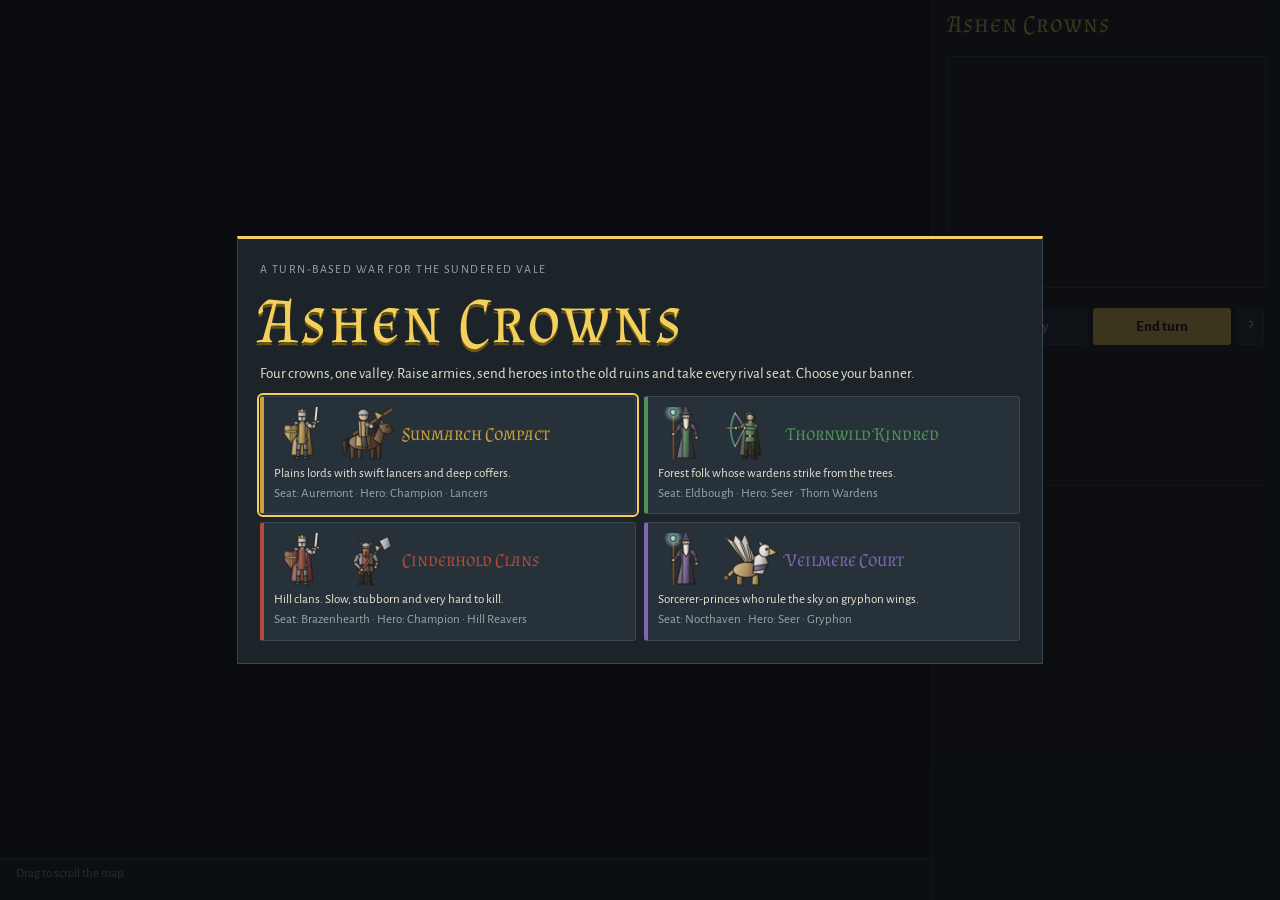
==== commit 9332a1fc: "Ashen Crowns: redraw human figures with realistic proportions and shading Co-Authored-By: Claude Fab" ====
--- a/game/index.html
+++ b/game/index.html
@@ -896,6 +896,10 @@
 
 const INK = '#2b211a', WOOD = '#8a5a2b', STEEL = '#b9bec6', MAIL = '#8d9299', SKIN = '#e8bd95', BONE = '#f2efe6', GOLD = '#e8c04a';
 const spriteCache = {};
+function tone(hex, k) {
+  if (hex[0] !== '#') return hex; const n = parseInt(hex.slice(1), 16), f = v => Math.max(0, Math.min(255, Math.round(k > 0 ? v + (255 - v) * k : v * (1 + k))));
+  return `rgb(${f(n >> 16)},${f((n >> 8) & 255)},${f(n & 255)})`;
+}
 function mk(w, h) { const c = document.createElement('canvas'); c.width = w; c.height = h; return c; }
 /* Finishing pass for drawn art: pull the colours back and light the piece from the upper left. */
 function finish(c, sat = 0.7) {
@@ -910,15 +914,56 @@
 /* Small drawing kit: every figure is laid out in a 64 x 64 box with inked outlines. */
 function pen(x) {
   const g = { x };
-  g.P = (pts, fill, close = true) => { x.beginPath(); pts.forEach(([a, b], i) => (i ? x.lineTo(a, b) : x.moveTo(a, b))); if (close) x.closePath(); if (fill) { x.fillStyle = fill; x.fill(); } x.stroke(); };
-  g.C = (cx, cy, r, fill) => { x.beginPath(); x.arc(cx, cy, r, 0, 7); if (fill) { x.fillStyle = fill; x.fill(); } x.stroke(); };
-  g.E = (cx, cy, rx, ry, fill, stroke = true) => { x.beginPath(); x.ellipse(cx, cy, rx, ry, 0, 0, 7); x.fillStyle = fill; x.fill(); if (stroke) x.stroke(); };
+  const vol = (fill, x0, x1) => (typeof fill === 'string' && fill.length === 7 && fill[0] === '#' ? g.grad(x0, x1, fill) : fill);
+  g.P = (pts, fill, close = true) => { if (fill) { const xs = pts.map(q => q[0]); fill = vol(fill, Math.min(...xs), Math.max(...xs)); } x.beginPath(); pts.forEach(([a, b], i) => (i ? x.lineTo(a, b) : x.moveTo(a, b))); if (close) x.closePath(); if (fill) { x.fillStyle = fill; x.fill(); } x.stroke(); };
+  g.C = (cx, cy, r, fill) => { if (fill) fill = vol(fill, cx - r, cx + r); x.beginPath(); x.arc(cx, cy, r, 0, 7); if (fill) { x.fillStyle = fill; x.fill(); } x.stroke(); };
+  g.E = (cx, cy, rx, ry, fill, stroke = true) => { fill = vol(fill, cx - rx, cx + rx); x.beginPath(); x.ellipse(cx, cy, rx, ry, 0, 0, 7); x.fillStyle = fill; x.fill(); if (stroke) x.stroke(); };
   g.L = (x1, y1, x2, y2, col, w = 2.5) => { x.save(); x.beginPath(); x.moveTo(x1, y1); x.lineTo(x2, y2); x.lineWidth = w + 1.6; x.strokeStyle = INK; x.stroke(); x.lineWidth = w; x.strokeStyle = col; x.stroke(); x.restore(); };
   g.dot = (cx, cy, r, col) => { x.fillStyle = col; x.beginPath(); x.arc(cx, cy, r, 0, 7); x.fill(); };
   g.shade = pts => { x.save(); x.globalAlpha = 0.24; x.fillStyle = '#000'; x.beginPath(); pts.forEach(([a, b], i) => (i ? x.lineTo(a, b) : x.moveTo(a, b))); x.fill(); x.restore(); };
   g.arm = (x1, y1, x2, y2, col, w = 5) => { g.L(x1, y1, x2, y2, col, w); g.C(x2, y2, 2.6, SKIN); };
-  g.cap = (cx, cy, r, col) => { x.beginPath(); x.arc(cx, cy, r, Math.PI, 0); x.closePath(); x.fillStyle = col; x.fill(); x.stroke(); };
+  g.cap = (cx, cy, r, col) => { x.beginPath(); x.arc(cx, cy, r, Math.PI, 0); x.closePath(); x.fillStyle = vol(col, cx - r, cx + r); x.fill(); x.stroke(); };
   g.eyes = (cx, cy) => { x.fillStyle = 'rgba(43,33,26,.8)'; x.fillRect(cx - 2.9, cy + 0.4, 1.2, 1.3); x.fillRect(cx + 1.7, cy + 0.4, 1.2, 1.3); };
+  g.grad = (x0, x1, col) => { const q = x.createLinearGradient(x0, 0, x1, 0); q.addColorStop(0, tone(col, 0.3)); q.addColorStop(0.5, col); q.addColorStop(1, tone(col, -0.4)); return q; };
+  g.limb = (x1, y1, x2, y2, w1, w2, col) => {
+    const dx = x2 - x1, dy = y2 - y1, l = Math.hypot(dx, dy) || 1, nx = -dy / l, ny = dx / l;
+    g.P([[x1 + nx * w1 / 2, y1 + ny * w1 / 2], [x2 + nx * w2 / 2, y2 + ny * w2 / 2], [x2 - nx * w2 / 2, y2 - ny * w2 / 2], [x1 - nx * w1 / 2, y1 - ny * w1 / 2]], g.grad(Math.min(x1, x2) - w1 / 2, Math.max(x1, x2) + w1 / 2, col));
+  };
+  g.mail = pts => { x.save(); x.beginPath(); pts.forEach(([a, b], i) => (i ? x.lineTo(a, b) : x.moveTo(a, b))); x.closePath(); x.clip(); x.fillStyle = 'rgba(24,24,30,.42)';
+    for (let r = 0; r < 64; r += 1.8) for (let q = (r / 1.8) % 2 ? 0.9 : 0; q < 64; q += 1.8) x.fillRect(q, r, 0.8, 0.8); x.restore(); };
+  /* A standing figure with human proportions. Hooks: back (behind the body), head (headgear), mid (held behind the arms), front. */
+  g.fig = o => {
+    const cx = o.cx ?? 32, st = o.stout ? 1 : 0, hy = (o.hy ?? 11) + st * 5, sy = hy + 7, sw = o.sw ?? (st ? 9.5 : 7), wy = sy + (st ? 14 : 15), hem = o.hem ?? wy + 7, foot = 58;
+    const skin = o.skin || SKIN, sl = o.sleeve || o.body, boots = o.boots || '#33261a';
+    const aL = o.armL || [[cx - sw - 2.2, sy + 9], [cx - sw - 1.4, sy + 17]], aR = o.armR || [[cx + sw + 2.2, sy + 9], [cx + sw + 1.4, sy + 17]];
+    const arm = (shx, a) => { g.limb(shx, sy + 1.8, a[0][0], a[0][1], 4.8, 4, sl); g.limb(a[0][0], a[0][1], a[1][0], a[1][1], 4, 3.2, o.fore || sl); g.C(a[1][0], a[1][1], 1.9, o.glove || skin); };
+    if (o.cape) g.P([[cx - sw - 1, sy + 0.5], [cx + sw + 1, sy + 0.5], [cx + sw + 5.5, foot - 3], [cx - sw - 5.5, foot - 3]], g.grad(cx - sw - 5, cx + sw + 5, o.cape));
+    if (o.back) o.back(cx, hy);
+    if (!o.robe) for (const d of [-1, 1]) {
+      g.limb(cx + d * 3, wy + 2, cx + d * 4, foot - 8, 5.4, 4.2, o.legs); g.limb(cx + d * 4, foot - 9, cx + d * 4.2, foot - 1, 4.4, 4, boots);
+      g.P([[cx + d * 4.2 - 2.6, foot - 1.6], [cx + d * 4.2 + 2.6, foot - 1.6], [cx + d * 4.2 + 2.6 + d * 2, foot + 1.2], [cx + d * 4.2 - 2.6 + (d < 0 ? d * 2 : 0), foot + 1.2]], boots);
+    }
+    const flare = o.robe ? sw + 3.5 : sw - 0.3, body = [[cx - sw, sy], [cx + sw, sy], [cx + sw - 1.6, wy], [cx + flare, hem], [cx - flare, hem], [cx - sw + 1.6, wy]];
+    g.P(body, g.grad(cx - sw - 1, cx + sw + 1, o.body)); if (o.mailTex) { g.mail(body); g.P(body, null); }
+    if (o.tabard) g.P([[cx - 3.6, sy], [cx + 3.6, sy], [cx + 4.2, hem + (o.tabLen || 0)], [cx - 4.2, hem + (o.tabLen || 0)]], g.grad(cx - 5, cx + 5, o.tabard));
+    if (o.belt) { x.fillStyle = o.belt; x.fillRect(cx - sw + 1.5, wy - 1.2, 2 * sw - 3, 2.4); x.fillStyle = GOLD; x.fillRect(cx - 1.2, wy - 1.2, 2.4, 2.4); }
+    x.fillStyle = tone(skin, -0.25); x.fillRect(cx - 1.8, sy - 2.6, 3.6, 3);
+    const hg = x.createRadialGradient(cx - 1.5, hy - 1.5, 0.5, cx, hy, 4.6); hg.addColorStop(0, tone(skin, 0.2)); hg.addColorStop(1, tone(skin, -0.22));
+    g.C(cx, hy, 4.4, hg); x.fillStyle = 'rgba(43,33,26,.85)'; x.fillRect(cx - 2.2, hy + 0.1, 1, 1); x.fillRect(cx + 1.2, hy + 0.1, 1, 1);
+    if (o.head) o.head(cx, hy);
+    if (o.mid) o.mid(cx, hy);
+    arm(cx - sw + 0.6, aL); arm(cx + sw - 0.6, aR);
+    if (o.front) o.front(cx, hy);
+  };
+  g.kettle = (cx, hy) => { g.cap(cx, hy - 1, 4.9, g.grad(cx - 5, cx + 5, STEEL)); g.P([[cx - 7.2, hy - 1.2], [cx + 7.2, hy - 1.2], [cx + 6, hy + 0.8], [cx - 6, hy + 0.8]], g.grad(cx - 7, cx + 7, STEEL)); };
+  g.nasal = (cx, hy) => { g.cap(cx, hy - 0.2, 4.9, g.grad(cx - 5, cx + 5, STEEL)); x.fillStyle = tone(STEEL, -0.3); x.fillRect(cx - 0.8, hy - 0.4, 1.6, 4.2); };
+  g.hood = (cx, hy, col) => g.P([[cx - 5.6, hy + 4.4], [cx - 5.2, hy - 3], [cx, hy - 6.6], [cx + 5.2, hy - 3], [cx + 5.6, hy + 4.4], [cx + 3.3, hy - 1.4], [cx, hy - 3], [cx - 3.3, hy - 1.4]], g.grad(cx - 6, cx + 6, col));
+  g.shield = (pts, col) => { const xs = pts.map(q => q[0]); g.P(pts, g.grad(Math.min(...xs), Math.max(...xs), col)); };
+  g.bow = (bx, dir, col, hand) => {
+    x.save(); x.beginPath(); x.moveTo(bx, 7); x.quadraticCurveTo(bx + dir * 10, 26, bx, 45); x.lineWidth = 3.4; x.strokeStyle = INK; x.stroke(); x.lineWidth = 2; x.strokeStyle = col; x.stroke();
+    x.lineWidth = 0.7; x.strokeStyle = '#e9e2cc'; x.beginPath(); x.moveTo(bx, 7); x.lineTo(hand[0], hand[1]); x.lineTo(bx, 45); x.stroke(); x.restore();
+    g.L(hand[0], hand[1], bx + dir * 9, hand[1], '#c9b48a', 0.9); g.P([[bx + dir * 9, hand[1] - 1.6], [bx + dir * 12.5, hand[1]], [bx + dir * 9, hand[1] + 1.6]], STEEL);
+  };
   g.man = o => {
     const cx = o.cx ?? 32, w = o.w ?? 9, top = o.top ?? 25, hip = o.hip ?? 44, foot = 58;
     g.P([[cx - w + 2, hip - 1], [cx - 1, hip - 1], [cx - 2, foot], [cx - w, foot]], o.legs);
@@ -936,62 +981,61 @@
 
 const DRAW = {
   levy(g, f) {
-    g.L(48, 8, 48, 59, WOOD); g.P([[48, 1], [51.5, 10], [44.5, 10]], STEEL);
-    g.man({ body: f.color, legs: '#6b4a2a', belt: '#3a2a1c' });
-    g.cap(32, 16, 7, '#5a3b1e'); g.arm(41, 29, 48, 36, f.color); g.arm(23, 29, 20, 41, f.color);
+    g.fig({ body: f.color, legs: '#6a5536', belt: '#33261a', hem: 41, armR: [[43, 27], [45.5, 31]],
+      head: (cx, hy) => g.cap(cx, hy - 0.8, 4.7, '#4a3018'),
+      mid: () => { g.L(45.5, 7, 45.5, 59, WOOD, 1.7); g.P([[45.5, 0], [48, 8], [43, 8]], g.grad(43, 48, STEEL)); },
+      front: () => { g.shield([[14, 24], [24, 22], [26, 33], [20, 39], [13, 34]], '#7a5632'); g.C(19.5, 30, 2, STEEL); } });
   },
   pike(g, f) {
-    g.L(14, 9, 14, 60, WOOD); g.P([[14, 0], [17.5, 10], [10.5, 10]], STEEL);
-    g.man({ body: MAIL, legs: '#55504a', tabard: f.color });
-    g.arm(23, 29, 14, 37, MAIL);
-    g.P([[35, 28], [53, 28], [53, 40], [44, 53], [35, 40]], f.color); g.shade([[44, 29], [52, 29], [52, 40], [44, 51]]);
-    g.L(38.5, 33, 44, 39, BONE, 2); g.L(44, 39, 49.5, 33, BONE, 2);
-    g.cap(32, 16.5, 7.5, STEEL); g.x.fillStyle = INK; g.x.fillRect(31, 15, 2, 6);
+    g.fig({ body: MAIL, mailTex: true, tabard: f.color, legs: '#4f4a44', hem: 41, belt: '#33261a', armL: [[22, 26], [18.5, 30]],
+      head: (cx, hy) => g.kettle(cx, hy),
+      mid: () => { g.L(18.5, 9, 18.5, 59, WOOD, 1.7); g.P([[18.5, 0], [21, 10], [16, 10]], g.grad(16, 21, STEEL)); },
+      front: () => { g.shield([[35, 20], [50, 20], [50, 31], [42.5, 44], [35, 31]], f.color); g.L(38.5, 25, 42.5, 30, BONE, 1.3); g.L(42.5, 30, 46.5, 25, BONE, 1.3); } });
   },
   archer(g, f) {
-    g.P([[19, 21], [25, 21], [24, 41], [20, 41]], '#7a4e2a'); g.L(21, 21, 20, 15, BONE, 1.5); g.L(23.5, 21, 24, 14, BONE, 1.5);
-    g.man({ body: f.color, legs: '#4a5a34', belt: '#3a2a1c' });
-    const x = g.x; x.save(); x.beginPath(); x.arc(36, 34, 21, -1.05, 1.05); x.lineWidth = 5.4; x.strokeStyle = INK; x.stroke(); x.lineWidth = 3; x.strokeStyle = WOOD; x.stroke(); x.restore();
-    g.L(46.5, 16, 46.5, 52, BONE, 1); g.arm(41, 29, 56, 34, f.color); g.arm(23, 29, 31, 37, f.color);
-    g.cap(32, 16, 7, '#3f7a36'); g.P([[24, 16], [40, 16], [43, 18], [23, 18]], '#3f7a36'); g.L(36, 12, 43, 4, GOLD, 2);
+    g.fig({ body: f.color, legs: '#4a4a30', belt: '#33261a', hem: 40, armR: [[43, 23], [48, 24]], armL: [[25, 25], [38, 24]],
+      back: () => { g.P([[21, 14], [25.5, 14], [24.5, 31], [21.8, 31]], g.grad(21, 26, '#6b4424')); g.L(22.3, 14, 21.5, 9, BONE, 0.9); g.L(24.5, 14, 25.2, 8.5, BONE, 0.9); },
+      head: (cx, hy) => { g.cap(cx, hy - 0.9, 4.8, '#3f5f34'); g.P([[cx - 5.5, hy - 1], [cx + 6.5, hy - 1], [cx + 8, hy + 0.4], [cx - 5, hy + 0.4]], '#3f5f34'); g.L(cx + 2, hy - 4, cx + 6.5, hy - 9, GOLD, 1.1); },
+      mid: () => g.bow(49, 1, WOOD, [38, 24]) });
   },
   warden(g, f) {
-    g.P([[20, 24], [44, 24], [49, 55], [15, 55]], '#2f5d34'); g.shade([[34, 25], [44, 25], [48, 54], [34, 54]]);
-    g.man({ body: f.color, legs: '#3d3a2a', w: 8, belt: '#2a2118' });
-    const x = g.x; x.save(); x.beginPath(); x.arc(33, 34, 22, -1.1, 1.1); x.lineWidth = 5.4; x.strokeStyle = INK; x.stroke(); x.lineWidth = 3; x.strokeStyle = '#3aa39a'; x.stroke(); x.restore();
-    g.L(43, 15, 43, 53, BONE, 1); g.arm(40, 29, 55, 34, f.color); g.arm(24, 29, 31, 37, f.color);
-    g.P([[23.5, 21], [25, 12], [32, 6], [39, 12], [40.5, 21], [37, 14], [32, 11.5], [27, 14]], '#2f5d34');
+    g.fig({ cape: '#2d4a30', body: f.color, legs: '#3d3a2a', belt: '#2a2118', hem: 40, sw: 6.5, armL: [[21, 23], [16, 24]], armR: [[39, 25], [26, 24]],
+      head: (cx, hy) => g.hood(cx, hy, '#2d4a30'),
+      mid: () => g.bow(15, -1, '#3aa39a', [26, 24]) });
   },
   reaver(g, f) {
-    g.L(51, 12, 51, 59, WOOD, 3); g.P([[51, 10], [61, 6], [63, 20], [51, 25]], STEEL); g.shade([[55, 15], [62, 19], [52, 24]]);
-    g.man({ body: MAIL, legs: '#4d3a2a', w: 12, top: 31, hip: 46, tabard: f.color, belt: '#2a2118' });
-    g.P([[24.5, 25], [39.5, 25], [37, 37], [32, 41], [27, 37]], '#d9732a');
-    g.P([[26, 16], [19, 9], [24.5, 18]], BONE); g.P([[38, 16], [45, 9], [39.5, 18]], BONE);
-    g.cap(32, 22, 7.5, STEEL); g.arm(44, 35, 51, 41, MAIL, 6); g.arm(20, 35, 17, 46, MAIL, 6);
+    g.fig({ stout: true, body: MAIL, mailTex: true, tabard: f.color, legs: '#4a3828', belt: '#2a2118', armR: [[45, 33], [43, 39]], armL: [[19, 34], [27, 42]],
+      head: (cx, hy) => {
+        g.P([[cx - 3.5, hy - 3], [cx - 9, hy - 9], [cx - 4.6, hy - 0.5]], BONE); g.P([[cx + 3.5, hy - 3], [cx + 9, hy - 9], [cx + 4.6, hy - 0.5]], BONE); g.nasal(cx, hy);
+        g.P([[cx - 4.2, hy + 1.6], [cx + 4.2, hy + 1.6], [cx + 3.2, hy + 9], [cx, hy + 12.5], [cx - 3.2, hy + 9]], g.grad(cx - 4, cx + 4, '#c9662a')); g.L(cx, hy + 6, cx, hy + 11, '#8a4218', 0.8);
+      },
+      mid: () => { g.L(24, 46, 51, 13, WOOD, 2.2); g.P([[47, 9], [57, 4], [61, 15], [53, 20]], g.grad(47, 61, STEEL)); g.P([[49, 16], [44, 22], [42, 14]], g.grad(42, 49, STEEL)); } });
   },
   bearer(g, f) {
-    g.L(25, 2, 25, 60, WOOD); g.P([[25, 3], [3, 3], [9, 12], [3, 21], [25, 21]], f.color); g.shade([[25, 12], [8, 12], [3, 21], [25, 21]]); g.C(16, 12, 4, GOLD);
-    g.man({ cx: 41, body: MAIL, legs: '#55504a', tabard: f.color });
-    g.cap(41, 16.5, 7.5, STEEL); g.arm(32, 29, 25, 37, MAIL); g.arm(50, 29, 53, 41, MAIL);
+    g.L(22, 3, 22, 60, WOOD, 1.8); g.C(22, 2.2, 1.8, GOLD);
+    g.P([[22, 4], [2.5, 4], [8, 11.5], [2.5, 19], [22, 19]], g.grad(2, 22, f.color)); g.C(14, 11.5, 3.4, GOLD); g.L(22, 19.2, 3, 19.2, f.dark, 0.9);
+    g.fig({ cx: 38, body: MAIL, mailTex: true, tabard: f.color, legs: '#4f4a44', belt: '#33261a', hem: 41, armL: [[26.5, 27], [22, 30]],
+      head: (cx, hy) => g.nasal(cx, hy) });
   },
   champion(g, f) {
-    g.P([[21, 26], [43, 26], [48, 56], [16, 56]], f.dark);
-    g.L(51, 5, 51, 33, '#e6eaef', 3); g.L(46.5, 32, 55.5, 32, GOLD, 2.5);
-    g.man({ body: STEEL, legs: MAIL, tabard: f.color }); g.C(32, 34, 2.4, GOLD);
-    g.C(32, 18, 7.2, '#c9ced6'); g.x.fillStyle = INK; g.x.fillRect(26.5, 16.5, 11, 2.4); g.x.fillRect(31, 18, 2, 5);
-    g.P([[25.5, 12.5], [27, 5.5], [30, 10.5], [32, 4], [34, 10.5], [37, 5.5], [38.5, 12.5]], GOLD);
-    g.arm(41, 29, 51, 36, STEEL);
-    g.P([[9, 28], [27, 28], [27, 40], [18, 52], [9, 40]], f.color); g.shade([[18, 29], [26, 29], [26, 40], [18, 50]]); g.C(18, 37, 3, GOLD);
+    g.fig({ cape: f.color, body: STEEL, sleeve: STEEL, legs: MAIL, boots: '#5b6068', glove: MAIL, tabard: f.color, tabLen: 3, hem: 39, armR: [[45, 24], [47, 18]], armL: [[22, 27], [21, 31]],
+      head: (cx, hy) => {
+        g.P([[cx - 4.8, hy - 5], [cx + 4.8, hy - 5], [cx + 4.3, hy + 4.8], [cx - 4.3, hy + 4.8]], g.grad(cx - 5, cx + 5, '#c9ced6'));
+        g.x.fillStyle = INK; g.x.fillRect(cx - 3.5, hy - 1, 7, 1.4); g.x.fillRect(cx - 0.6, hy + 0.4, 1.2, 3.4);
+        g.P([[cx - 4.8, hy - 5], [cx - 4.2, hy - 9.5], [cx - 2, hy - 6.6], [cx, hy - 10.5], [cx + 2, hy - 6.6], [cx + 4.2, hy - 9.5], [cx + 4.8, hy - 5]], GOLD);
+      },
+      mid: () => { g.L(47.2, 17, 48.8, 0.5, '#e6eaef', 2); g.L(44, 17.8, 50.6, 16.6, GOLD, 1.5); g.C(25, 19.5, 3, g.grad(22, 28, STEEL)); g.C(39, 19.5, 3, g.grad(36, 42, STEEL)); },
+      front: () => { g.shield([[12, 21], [27, 21], [27, 31], [19.5, 42], [12, 31]], f.color); g.L(19.5, 23, 19.5, 38, GOLD, 1.3); g.L(14.5, 28, 24.5, 28, GOLD, 1.3); } });
   },
   seer(g, f) {
-    g.L(13, 12, 13, 60, WOOD);
-    const x = g.x, gl = x.createRadialGradient(13, 7, 0, 13, 7, 12); gl.addColorStop(0, 'rgba(150,255,240,.9)'); gl.addColorStop(1, 'rgba(150,255,240,0)'); x.fillStyle = gl; x.fillRect(1, -5, 24, 24);
-    g.C(13, 7, 4.5, '#8ff0e2');
-    g.P([[23, 25], [41, 25], [48, 59], [16, 59]], '#6f4aa8'); g.P([[28.5, 25], [35.5, 25], [37, 59], [27, 59]], f.color); g.shade([[35, 26], [41, 26], [47, 58], [36, 58]]);
-    g.arm(24, 29, 13, 37, '#6f4aa8'); g.arm(40, 29, 45, 41, '#6f4aa8');
-    g.C(32, 18, 6.5, SKIN); g.eyes(32, 16.5);
-    g.P([[26.5, 21], [37.5, 21], [36, 33], [32, 37], [28, 33]], BONE);
-    g.P([[21, 15], [43, 15], [37, 11.5], [31, -1], [27, 11.5]], '#6f4aa8'); g.L(27.5, 12.5, 36.5, 12.5, f.color, 2);
+    const x = g.x; g.L(17.5, 10, 17.5, 60, WOOD, 1.7);
+    const gl = x.createRadialGradient(17.5, 6, 0, 17.5, 6, 11); gl.addColorStop(0, 'rgba(150,255,240,.9)'); gl.addColorStop(1, 'rgba(150,255,240,0)'); x.fillStyle = gl; x.fillRect(6, -5, 23, 23);
+    g.C(17.5, 6, 3.4, '#8ff0e2');
+    g.fig({ robe: true, hem: 58, body: '#5d4d7c', tabard: f.color, armL: [[22, 27], [17.5, 31]], armR: [[43, 27], [44, 35]],
+      head: (cx, hy) => {
+        g.P([[cx - 3.6, hy + 1.8], [cx + 3.6, hy + 1.8], [cx + 3, hy + 11], [cx, hy + 16], [cx - 3, hy + 11]], g.grad(cx - 4, cx + 4, BONE));
+        g.P([[cx - 7.5, hy - 2], [cx + 7.5, hy - 2], [cx + 3, hy - 4.6], [cx - 0.5, hy - 16], [cx - 3.4, hy - 4.6]], g.grad(cx - 7, cx + 7, '#5d4d7c')); g.L(cx - 3.2, hy - 4, cx + 2.8, hy - 4, f.color, 1.3);
+      } });
   },
   rider(g, f) {
     g.P([[13, 35], [5, 40], [7, 55], [12, 46]], '#3a2416');
@@ -1030,7 +1074,7 @@
     g.P([[19, 43], [45, 43], [41, 53], [32, 49], [23, 53]], f.color);
     g.arm(17, 29, 10, 47, '#5aa845', 7); g.arm(47, 29, 52, 40, '#5aa845', 7);
     g.P([[24, 14], [18, 10], [23, 19]], '#5aa845'); g.P([[40, 14], [46, 10], [41, 19]], '#5aa845');
-    g.C(32, 16, 8.5, '#5aa845'); g.L(27, 13, 37, 13, '#3d7a34', 1.6); g.dot(28.8, 15.5, 1.5, '#e0412e'); g.dot(35.2, 15.5, 1.5, '#e0412e');
+    g.C(32, 16, 8.5, '#5aa845'); g.L(27, 13, 37, 13, '#3d7a34', 1.6); g.dot(28.8, 15.5, 1.1, '#e8c04a'); g.dot(35.2, 15.5, 1.1, '#e8c04a');
     g.P([[27, 22], [26, 15.5], [29.5, 21]], BONE); g.P([[37, 22], [38, 15.5], [34.5, 21]], BONE);
   },
   drake(g, f) {
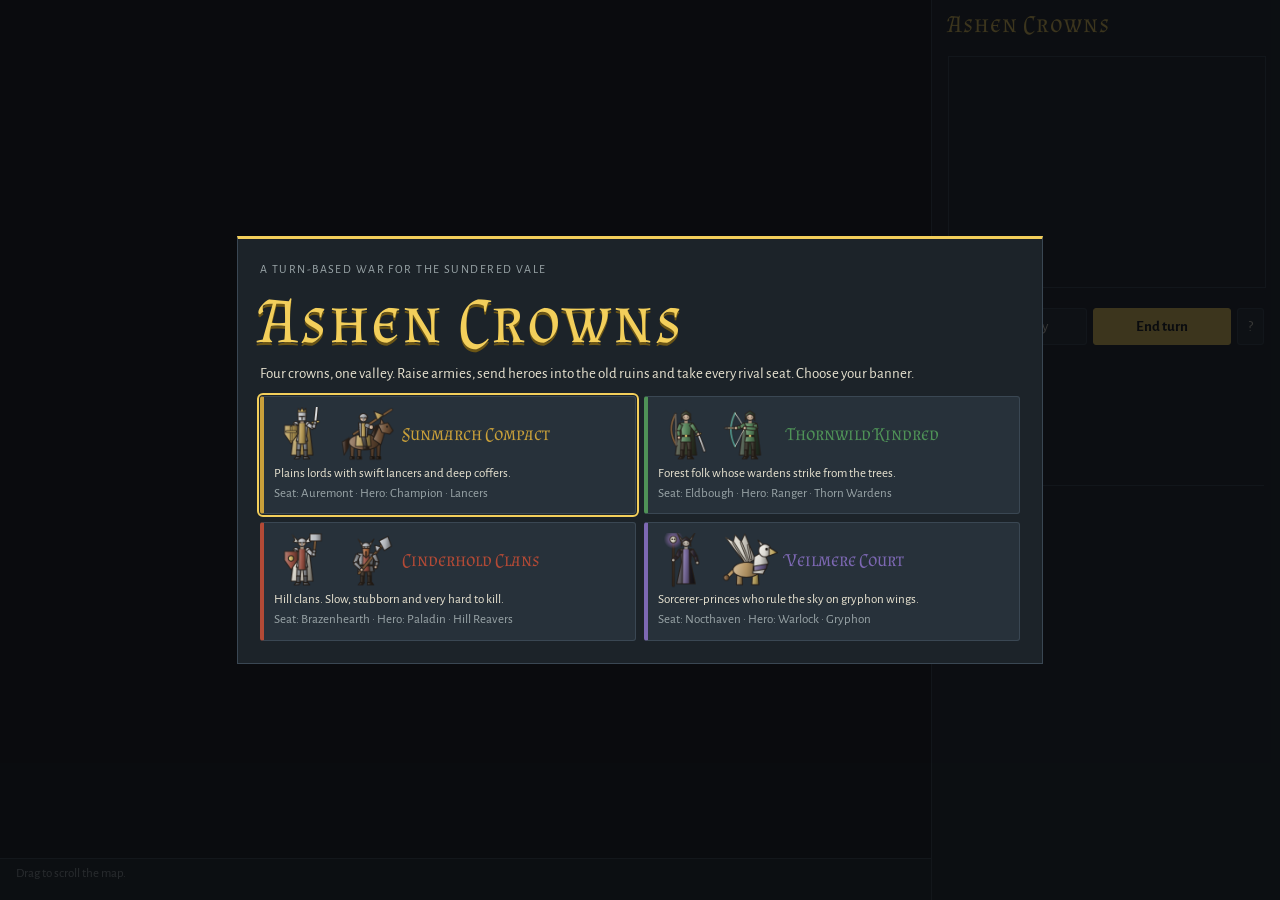
==== commit 0d932dcc: "Ashen Crowns: expand to 29 units and six hero classes, add ships Adds infantry, cavalry, second fact" ====
--- a/game/index.html
+++ b/game/index.html
@@ -128,16 +128,16 @@
 
 const FACTIONS = [
   { name: 'Sunmarch Compact', short: 'Sunmarch', color: '#c9a03a', dark: '#6f5216', capital: 'Auremont',
-    special: 'rider', heroCls: 'champion', blurb: 'Plains lords with swift lancers and deep coffers.',
+    special: 'rider', special2: 'knight', heroCls: 'champion', blurb: 'Plains lords with swift lancers and deep coffers.',
     heroes: ['Ser Aldous Vane', 'Marta of the Reeds', 'Corwin Hale', 'Dame Isolde Farrow'] },
   { name: 'Thornwild Kindred', short: 'Thornwild', color: '#4f9257', dark: '#234f2d', capital: 'Eldbough',
-    special: 'warden', heroCls: 'seer', blurb: 'Forest folk whose wardens strike from the trees.',
+    special: 'warden', special2: 'treant', heroCls: 'ranger', blurb: 'Forest folk whose wardens strike from the trees.',
     heroes: ['Ysolde Greenmantle', 'Fenn Ashroot', 'Lirael Mossgrave', 'Old Tam Bracken'] },
   { name: 'Cinderhold Clans', short: 'Cinderhold', color: '#b34a36', dark: '#662016', capital: 'Brazenhearth',
-    special: 'reaver', heroCls: 'champion', blurb: 'Hill clans. Slow, stubborn and very hard to kill.',
+    special: 'reaver', special2: 'mortar', heroCls: 'paladin', blurb: 'Hill clans. Slow, stubborn and very hard to kill.',
     heroes: ['Brakka Stonejaw', 'Hildr Emberbraid', 'Dorn Ironkettle', 'Ragna Coalhand'] },
   { name: 'Veilmere Court', short: 'Veilmere', color: '#7d68b3', dark: '#3f2f72', capital: 'Nocthaven',
-    special: 'gryphon', heroCls: 'seer', blurb: 'Sorcerer-princes who rule the sky on gryphon wings.',
+    special: 'gryphon', special2: 'wraith', heroCls: 'warlock', blurb: 'Sorcerer-princes who rule the sky on gryphon wings.',
     heroes: ['Maelis the Pale', 'Prince Orrin Veil', 'Sabeth Nightwell', 'Calix Duskmere'] },
 ];
 const NEUTRAL = { name: 'Free Cities', short: 'Free', color: '#a8a394', dark: '#5f5b50' };
@@ -156,8 +156,29 @@
   gryphon: { name: 'Gryphon',         str: 5, hp: 3, mv: 18, cost: 130, turns: 4, abil: ['flying'] },
   troll:   { name: 'Bog Troll',       str: 6, hp: 4, mv: 8,  cost: 120, turns: 4, abil: [] },
   drake:   { name: 'Ember Drake',     str: 8, hp: 4, mv: 16, cost: 250, turns: 6, abil: ['flying', 'terror'] },
-  champion:{ name: 'Champion',        str: 5, hp: 4, mv: 14, cost: 0,   turns: 0, abil: [], hero: true, mana: 8 },
-  seer:    { name: 'Seer',            str: 3, hp: 3, mv: 14, cost: 0,   turns: 0, abil: [], hero: true, mana: 16 },
+  crossbow:  { name: 'Arbalesters',     str: 4, hp: 2, mv: 10, cost: 55,  turns: 2, abil: ['volley'] },
+  shieldwall:{ name: 'Shieldwall',      str: 4, hp: 3, mv: 9,  cost: 60,  turns: 2, abil: ['guard'] },
+  halberd:   { name: 'Oathsworn',       str: 5, hp: 3, mv: 10, cost: 85,  turns: 3, abil: [] },
+  scout:     { name: 'Outriders',       str: 2, hp: 2, mv: 22, cost: 35,  turns: 1, abil: [] },
+  harcher:   { name: 'Steppe Bows',     str: 3, hp: 2, mv: 18, cost: 65,  turns: 2, abil: ['volley'] },
+  knight:    { name: 'Gilded Lances',   str: 6, hp: 3, mv: 16, cost: 110, turns: 3, abil: [] },
+  treant:    { name: 'Grove Elder',     str: 6, hp: 4, mv: 8,  cost: 120, turns: 4, abil: ['forester'] },
+  mortar:    { name: 'Fire Mortar',     str: 4, hp: 3, mv: 8,  cost: 100, turns: 4, abil: ['siege'] },
+  wraith:    { name: 'Veil Wraith',     str: 5, hp: 2, mv: 16, cost: 95,  turns: 3, abil: ['flying'] },
+  catapult:  { name: 'Trebuchet',       str: 2, hp: 2, mv: 8,  cost: 90,  turns: 4, abil: ['siege', 'volley'] },
+  chaplain:  { name: 'Field Chaplain',  str: 2, hp: 2, mv: 12, cost: 75,  turns: 3, abil: ['rally'] },
+  bones:     { name: 'Barrow Guard',    str: 3, hp: 3, mv: 10, cost: 45,  turns: 2, abil: ['guard'] },
+  spider:    { name: 'Cave Spider',     str: 4, hp: 2, mv: 14, cost: 60,  turns: 2, abil: ['forester'] },
+  giant:     { name: 'Stone Giant',     str: 7, hp: 5, mv: 10, cost: 190, turns: 5, abil: ['hillfolk'] },
+  elemental: { name: 'Cinder Elemental',str: 6, hp: 3, mv: 12, cost: 150, turns: 5, abil: [] },
+  wyvern:    { name: 'Marsh Wyvern',    str: 6, hp: 3, mv: 18, cost: 170, turns: 5, abil: ['flying'] },
+  galley:    { name: 'War Galley',      str: 3, hp: 3, mv: 20, cost: 80,  turns: 3, abil: ['ship'] },
+  champion:{ name: 'Champion',        str: 5, hp: 4, mv: 14, cost: 0,   turns: 0, abil: [], hero: true, mana: 8, blurb: 'Champions are strong fighters with little mana.' },
+  seer:    { name: 'Seer',            str: 3, hp: 3, mv: 14, cost: 0,   turns: 0, abil: [], hero: true, mana: 16, blurb: 'Seers fight poorly but hold the most mana and can call a cinder elemental.' },
+  ranger:  { name: 'Ranger',          str: 4, hp: 3, mv: 18, cost: 0,   turns: 0, abil: ['forester'], hero: true, mana: 8, blurb: 'Rangers are fast, at home in forest, and can call a wolf pack.' },
+  priest:  { name: 'Priest',          str: 3, hp: 3, mv: 14, cost: 0,   turns: 0, abil: ['rally'], hero: true, mana: 14, blurb: 'Priests steady a defending army and can harden it with a vigil.' },
+  warlock: { name: 'Warlock',         str: 4, hp: 3, mv: 14, cost: 0,   turns: 0, abil: [], hero: true, mana: 14, blurb: 'Warlocks raise barrow guards from the dead to fill their ranks.' },
+  paladin: { name: 'Paladin',         str: 5, hp: 4, mv: 14, cost: 0,   turns: 0, abil: ['guard'], hero: true, mana: 10, blurb: 'Paladins are armoured city defenders who can hold a vigil.' },
 };
 
 const ABILITIES = {
@@ -169,6 +190,8 @@
   banner:   'Banner: +1 to every unit in its army',
   flying:   'Flying: crosses water, mountains and all terrain',
   terror:   'Terror: -1 to every enemy unit in battle',
+  rally:    'Rally: +1 to every unit when its army defends',
+  ship:     'Ship: carries its army over water; cannot leave the water except into a city',
 };
 
 const ITEMS = [
@@ -192,12 +215,19 @@
 const PERK_CHOICES = {
   champion: [['str', 'hp'], ['lead', 'str'], ['hp', 'mv'], ['str', 'lead']],
   seer:     [['mana', 'str'], ['lead', 'mana'], ['str', 'mv'], ['lead', 'hp']],
+  ranger:   [['mv', 'str'], ['str', 'hp'], ['lead', 'mv'], ['str', 'mana']],
+  priest:   [['mana', 'lead'], ['hp', 'mana'], ['lead', 'str'], ['mana', 'hp']],
+  warlock:  [['mana', 'str'], ['str', 'hp'], ['mana', 'lead'], ['str', 'mv']],
+  paladin:  [['str', 'lead'], ['hp', 'str'], ['lead', 'hp'], ['str', 'mana']],
 };
 
 const SPELLS = [
   { key: 'march', name: 'Quickmarch', cost: 4, desc: '+6 movement for the whole army this turn' },
   { key: 'ward',  name: 'Warding',    cost: 5, desc: '+1 strength for the whole army until your next turn' },
-  { key: 'pack',  name: 'Call the Pack', cost: 8, desc: 'A wolf pack joins the army' },
+  { key: 'pack',  name: 'Call the Pack', cost: 8, desc: 'A wolf pack joins the army', cls: ['ranger'], unit: 'wolf' },
+  { key: 'raise', name: 'Raise the Barrow', cost: 7, desc: 'A barrow guard joins the army', cls: ['warlock'], unit: 'bones' },
+  { key: 'ember', name: 'Kindle', cost: 12, desc: 'A cinder elemental joins the army', cls: ['seer'], unit: 'elemental' },
+  { key: 'vigil', name: 'Vigil', cost: 6, desc: '+1 hit for the whole army until your next turn', cls: ['priest', 'paladin'] },
 ];
 
 const CITY_NAMES = ['Pellwick', 'Dunmarrow', 'Ostrel', 'Greywater', 'Fennick', 'Calder Ford', 'Mirebank',
@@ -206,6 +236,10 @@
   'Thorn Vault', 'Cairn of Echoes', "Old King's Cistern", 'Mossback Keep', 'The Ninth Stair'];
 
 const TERRAIN_NAMES = { g: 'Grassland', f: 'Forest', h: 'Hills', m: 'Mountains', w: 'Water', s: 'Marsh' };
+
+const HERO_CLASSES = ['champion', 'seer', 'ranger', 'priest', 'warlock', 'paladin'];
+const MUSTER_POOL = ['levy', 'pike', 'archer', 'wolf', 'rider', 'ram', 'bearer', 'reaver', 'troll', 'gryphon', 'warden', 'crossbow', 'shieldwall', 'halberd', 'scout', 'harcher', 'catapult', 'chaplain', 'spider', 'bones'];
+const WILD_ALLIES = ['troll', 'gryphon', 'drake', 'reaver', 'giant', 'elemental', 'wyvern', 'spider', 'treant'];
 'use strict';
 /* Deterministic map builder: the same seed always yields the same land. */
 
@@ -367,7 +401,7 @@
 const itemSum = (u, k) => (u.hero ? u.hero.items.reduce((s, key) => s + (ITEMS.find(i => i.key === key)[k] || 0), 0) : 0);
 const perk = (u, k) => (u.hero ? u.hero.perks[k] : 0);
 const uStr = u => U(u).str + perk(u, 'str') + itemSum(u, 'str');
-const uMaxHp = u => U(u).hp + perk(u, 'hp') + itemSum(u, 'hp');
+const uMaxHp = u => U(u).hp + perk(u, 'hp') + itemSum(u, 'hp') + (u.tough ? 1 : 0);
 const uMaxMp = u => U(u).mv + 4 * perk(u, 'mv') + itemSum(u, 'mv');
 const uMaxMana = u => U(u).mana + 6 * perk(u, 'mana') + itemSum(u, 'mana');
 const heroLead = u => perk(u, 'lead') + itemSum(u, 'lead');
@@ -418,6 +452,22 @@
   return 2;
 }
 
+const isSea = (x, y) => MAP.t[y][x] === 'w' && !MAP.road[y][x] && MAP.cityGrid[idx(x, y)] < 0;
+/* Cost for a group to enter a tile. A ship carries its whole army over water; others may board a friendly ship (dest). */
+function groupCost(units, x, y, dest) {
+  if (!inb(x, y)) return Infinity;
+  const ships = units.some(u => has(u, 'ship'));
+  if (isSea(x, y)) {
+    if (ships) return 2;
+    if (units.every(u => has(u, 'flying'))) return 2;
+    return dest && dest.units.some(u => has(u, 'ship')) ? 4 : Infinity;
+  }
+  if (ships && MAP.cityGrid[idx(x, y)] < 0) return Infinity;
+  let c = 0; for (const u of units) { const k = stepCost(u, x, y); if (k > c) c = k; }
+  return c;
+}
+const payCost = (u, x, y, gc) => Math.min(stepCost(u, x, y), gc);
+
 function dijkstraMap(units, owner, sx, sy) {
   const N = MAP_W * MAP_H, dist = new Float32Array(N).fill(Infinity), prev = new Int32Array(N).fill(-1);
   const occ = new Array(N); for (const s of G.stacks) occ[idx(s.x, s.y)] = s;
@@ -427,10 +477,10 @@
     const x = i % MAP_W, y = (i - x) / MAP_W;
     for (let oy = -1; oy <= 1; oy++) for (let ox = -1; ox <= 1; ox++) {
       if (!ox && !oy) continue; const nx = x + ox, ny = y + oy; if (!inb(nx, ny)) continue;
-      let c = 0; for (const u of units) { const k = stepCost(u, nx, ny); if (k > c) c = k; }
+      const j = idx(nx, ny), o = occ[j], c = groupCost(units, nx, ny, o && o.owner === owner ? o : null);
       if (c === Infinity) continue;
-      const j = idx(nx, ny), nd = d + c; if (nd >= dist[j]) continue;
-      const o = occ[j], ci = MAP.cityGrid[j]; let terminal = false;
+      const nd = d + c; if (nd >= dist[j]) continue;
+      const ci = MAP.cityGrid[j]; let terminal = false;
       if (o && o.owner !== owner) terminal = true;
       else if (o && o.units.length + n > MAX_STACK) continue;
       if (ci >= 0 && G.cities[ci].owner !== owner) terminal = true;
@@ -460,14 +510,14 @@
   for (const [nx, ny] of path) {
     const units = cur.units.filter(u => idset.has(u.id));
     if (!units.length) return null;
-    if (units.some(u => u.mp < stepCost(u, nx, ny))) return cur;
-    const o = stackAt(nx, ny), city = cityAt(nx, ny);
+    const o = stackAt(nx, ny), city = cityAt(nx, ny), gc = groupCost(units, nx, ny, o && o.owner === cur.owner ? o : null);
+    if (units.some(u => u.mp < payCost(u, nx, ny, gc))) return cur;
     if ((o && o.owner !== cur.owner) || (city && city.owner !== cur.owner)) {
-      units.forEach(u => { u.mp -= stepCost(u, nx, ny); });
+      units.forEach(u => { u.mp -= payCost(u, nx, ny, gc); });
       return await attack(cur, units, nx, ny);
     }
     if (o && o.units.length + units.length > MAX_STACK) return cur;
-    units.forEach(u => { u.mp -= stepCost(u, nx, ny); });
+    units.forEach(u => { u.mp -= payCost(u, nx, ny, gc); });
     cur = relocate(cur, units, nx, ny);
     if (delay) await UI.tick(delay, cur);
     if (G.over) return cur;
@@ -489,6 +539,7 @@
     let w = wallBonus(city); if (enemy.some(v => has(v, 'siege'))) w = Math.max(0, w - 2);
     s += w; if (has(u, 'guard')) s += 1;
   }
+  if (isDef && own.some(v => has(v, 'rally'))) s += 1;
   if (u.bless) s += 1;
   if (enemy.some(v => has(v, 'terror'))) s -= 1;
   return Math.max(1, s);
@@ -575,7 +626,7 @@
   const free = ITEMS.filter(i => !G.itemsFound.includes(i.key));
   if (q.reward === 'relic' && free.length) { const it = pick(free); G.itemsFound.push(it.key); hero.hero.items.push(it.key); text += ` and is given the ${it.name} (${it.desc}).`; }
   else if (q.reward === 'allies' && st.units.length < MAX_STACK) {
-    const type = pick(['gryphon', 'troll', 'reaver', 'rider']), n = Math.min(2, MAX_STACK - st.units.length);
+    const type = pick(WILD_ALLIES.filter(t => t !== 'drake')), n = Math.min(UNITS[type].cost > 160 ? 1 : 2, MAX_STACK - st.units.length);
     for (let i = 0; i < n; i++) st.units.push(makeUnit(type)); text += ` and ${n === 1 ? 'a' : 'two'} ${UNITS[type].name} join${n === 1 ? 's' : ''} the army.`;
   } else { const gold = 160 + rnd(120); G.players[st.owner].gold += gold; text += ` and is paid ${gold} gold.`; }
   logMsg(text, st.owner); note(st.owner, text); gainXp([hero], 15);
@@ -659,11 +710,13 @@
 /* ---------- heroes ---------- */
 function castSpell(stack, hero, key) {
   const sp = SPELLS.find(s => s.key === key); if (!sp || hero.hero.mana < sp.cost) return false;
-  if (key === 'pack' && stack.units.length >= MAX_STACK) return false;
+  if (sp.cls && !sp.cls.includes(hero.type)) return false;
+  if (sp.unit && stack.units.length >= MAX_STACK) return false;
   hero.hero.mana -= sp.cost;
   if (key === 'march') stack.units.forEach(u => { u.mp += 6; });
   if (key === 'ward') stack.units.forEach(u => { u.bless = true; });
-  if (key === 'pack') stack.units.push(makeUnit('wolf'));
+  if (key === 'vigil') stack.units.forEach(u => { u.tough = true; });
+  if (sp.unit) stack.units.push(makeUnit(sp.unit));
   return true;
 }
 
@@ -686,7 +739,7 @@
     const it = pick(free); G.itemsFound.push(it.key); hero.hero.items.push(it.key);
     text += ` and finds the ${it.name} (${it.desc}).`;
   } else if (roll < 0.65 && stack.units.length < MAX_STACK) {
-    const type = pick(['troll', 'gryphon', 'drake', 'reaver']), n = type === 'drake' ? 1 : Math.min(2, MAX_STACK - stack.units.length);
+    const type = pick(WILD_ALLIES), n = UNITS[type].cost > 160 ? 1 : Math.min(2, MAX_STACK - stack.units.length);
     for (let i = 0; i < n; i++) stack.units.push(makeUnit(type));
     text += ` and wins the loyalty of ${n === 1 ? 'a' : 'two'} ${UNITS[type].name}${n > 1 ? 's' : ''}.`;
   } else {
@@ -702,12 +755,13 @@
   MAP = genMap();
   G = { turn: 0, cur: -1, nextId: 1, over: false, winner: null, log: [], itemsFound: [], drops: [], notices: [], stacks: [], cities: [], ruins: [],
     players: FACTIONS.map((f, i) => ({ id: i, human: i === human, gold: 150, alive: true, heroOffer: 5 + rnd(4) })) };
-  let ni = 0; const pool = ['levy', 'pike', 'archer', 'wolf', 'rider', 'ram', 'bearer', 'reaver', 'troll', 'gryphon', 'warden'];
+  let ni = 0; const pool = MUSTER_POOL;
+  const coastal = c => { for (let y = c.y - 1; y <= c.y + 2; y++) for (let x = c.x - 1; x <= c.x + 2; x++) if (inb(x, y) && isSea(x, y)) return true; return false; };
   MAP.cities.forEach((c, i) => {
     const city = { id: i, x: c.x, y: c.y, capital: c.cap, owner: c.cap, level: 1, prod: [], cur: null, left: 0, name: '' };
     if (c.cap >= 0) {
       const f = FACTIONS[c.cap]; city.name = f.capital; city.level = 2;
-      city.prod = ['levy', 'pike', 'archer', f.special];
+      city.prod = ['levy', 'pike', 'archer', f.special, f.special2];
       const s = { id: G.nextId++, x: c.x, y: c.y, owner: c.cap, units: [] }; G.stacks.push(s);
       s.units.push(makeHero(c.cap, f.heroCls), makeUnit('levy'), makeUnit('levy'), makeUnit('pike'));
     } else {
@@ -718,6 +772,7 @@
       const s = { id: G.nextId++, x: c.x, y: c.y, owner: -1, units: [] }; G.stacks.push(s);
       const n = central ? 3 : 1 + rnd(2); for (let k = 0; k < n; k++) s.units.push(makeUnit(pick(central ? ['pike', 'archer', 'reaver'] : ['levy', 'levy', 'pike', 'archer'])));
     }
+    if (coastal(c)) city.prod.push('galley');
     G.cities.push(city);
   });
   MAP.ruins.forEach((r, i) => G.ruins.push({ x: r.x, y: r.y, name: RUIN_NAMES[i % RUIN_NAMES.length], explored: false }));
@@ -733,7 +788,7 @@
     if (worst) { ws.units = ws.units.filter(u => u !== worst); if (!ws.units.length) removeStack(ws); logMsg(`Unpaid, a ${U(worst).name} deserts ${fac(p).short}.`, p); }
   }
   for (const s of G.stacks) if (s.owner === p) for (const u of s.units) {
-    u.mp = uMaxMp(u); u.bless = false;
+    u.mp = uMaxMp(u); u.bless = false; u.tough = false;
     if (!u.hero) continue;
     u.hero.mana = Math.min(uMaxMana(u), u.hero.mana + 2);
     const q = u.hero.quest;
@@ -756,7 +811,7 @@
     const cost = 80 + 60 * heroes;
     pl.heroOffer = G.turn + 6 + rnd(5);
     if (home && heroes < 3 && cityUnits(home).length < 4 * MAX_STACK && pl.gold >= cost) {
-      const cls = pick(['champion', 'seer']);
+      const cls = pick(HERO_CLASSES);
       const yes = pl.human && !AUTO ? await UI.askHero(cls, cost, home) : pl.gold >= cost + 60;
       if (yes) {
         pl.gold -= cost; const h = makeHero(p, cls);
@@ -780,15 +835,15 @@
   UI.gameOver();
 }
 
-function saveGame() { try { localStorage.setItem('ashen-crowns-save-v3', JSON.stringify(G)); } catch (e) { /* storage unavailable */ } }
+function saveGame() { try { localStorage.setItem('ashen-crowns-save-v4', JSON.stringify(G)); } catch (e) { /* storage unavailable */ } }
 function loadGame() {
   try {
-    const raw = localStorage.getItem('ashen-crowns-save-v3'); if (!raw) return false;
+    const raw = localStorage.getItem('ashen-crowns-save-v4'); if (!raw) return false;
     const g = JSON.parse(raw); if (!g || !g.cities || g.over) return false;
     MAP = genMap(); G = g; return true;
   } catch (e) { return false; }
 }
-function hasSave() { try { const r = localStorage.getItem('ashen-crowns-save-v3'); return !!r && !JSON.parse(r).over; } catch (e) { return false; } }
+function hasSave() { try { const r = localStorage.getItem('ashen-crowns-save-v4'); return !!r && !JSON.parse(r).over; } catch (e) { return false; } }
 'use strict';
 /* Computer opponents. */
 
@@ -797,7 +852,7 @@
   const mine = G.cities.filter(c => c.owner === p).sort((a, b) => (b.capital >= 0) - (a.capital >= 0));
   for (const c of mine) {
     if (c.cur) continue;
-    const opts = c.prod.filter(t => UNITS[t].cost <= pl.gold);
+    const opts = c.prod.filter(t => UNITS[t].cost <= pl.gold && t !== 'galley');
     if (!opts.length) continue;
     opts.sort((a, b) => UNITS[b].str * UNITS[b].hp - UNITS[a].str * UNITS[a].hp);
     const choice = Math.random() < 0.3 ? pick(opts) : opts[0];
@@ -823,13 +878,14 @@
 
 async function aiStack(p, s) {
   const city = cityAt(s.x, s.y);
-  let movers = s.units.filter(u => u.mp >= 2);
+  let movers = s.units.filter(u => u.mp >= 2 && !has(u, 'ship'));
+  const crew = s.units.filter(u => !has(u, 'ship')).length;
   if (city && city.owner === p) {
     const need = aiGarrison(p, city);
     const sorted = cityUnits(city).sort((a, b) => (a.hero ? 50 : 0) + uStr(a) - ((b.hero ? 50 : 0) + uStr(b)));
     const stay = new Set(sorted.slice(0, need).map(u => u.id));
     movers = movers.filter(u => !stay.has(u.id));
-  } else if (movers.length < s.units.length) return; // keep field armies together
+  } else if (movers.length < crew) return; // keep field armies together
   if (!movers.length) return;
 
   const dm = dijkstraMap(movers, p, s.x, s.y);
@@ -964,6 +1020,40 @@
     x.lineWidth = 0.7; x.strokeStyle = '#e9e2cc'; x.beginPath(); x.moveTo(bx, 7); x.lineTo(hand[0], hand[1]); x.lineTo(bx, 45); x.stroke(); x.restore();
     g.L(hand[0], hand[1], bx + dir * 9, hand[1], '#c9b48a', 0.9); g.P([[bx + dir * 9, hand[1] - 1.6], [bx + dir * 12.5, hand[1]], [bx + dir * 9, hand[1] + 1.6]], STEEL);
   };
+  g.horse = (col, mane, cloth) => {
+    g.P([[13, 35], [5, 40], [7, 55], [12, 46]], mane);
+    for (const lx of [14, 22, 37, 44]) { g.P([[lx, 43], [lx + 4.4, 43], [lx + 3.8, 57], [lx + 0.6, 57]], tone(col, -0.2)); g.P([[lx, 56.5], [lx + 4.6, 56.5], [lx + 4.9, 59.6], [lx - 0.3, 59.6]], '#2a1c12'); }
+    g.E(30, 40, 17.5, 9, col); g.P([[40, 37], [47, 22], [55, 24], [49, 43]], col);
+    g.P([[46, 20], [57, 18], [63, 27], [59, 31], [50, 29]], col); g.P([[48, 20], [49, 13], [53, 19]], col);
+    g.P([[41, 34], [46, 21], [43, 21], [38, 32]], mane); g.dot(56, 22.5, 1.1, INK);
+    if (cloth) g.P(cloth.pts || [[21, 32], [37, 32], [38, 45], [20, 45]], cloth.col || cloth);
+  };
+  g.seat = o => {
+    g.limb(29, 33, 31.5, 46, 5, 4, o.legs || '#4f4a44'); g.P([[29, 45], [35, 45], [35.5, 48], [29, 48]], '#33261a');
+    const body = [[23.5, 18], [34.5, 18], [33.5, 34], [24.5, 34]]; g.P(body, o.body); if (o.mailTex) { g.mail(body); g.P(body, null); }
+    if (o.tabard) g.P([[26.6, 18], [31.4, 18], [31.6, 34], [26.4, 34]], o.tabard);
+    g.C(29, 12.5, 4.3, SKIN); x.fillStyle = 'rgba(43,33,26,.85)'; x.fillRect(29.6, 12.4, 1, 1); x.fillRect(32, 12.4, 1, 1);
+    if (o.head) o.head(29, 12.5);
+  };
+  g.brute = o => {
+    g.P([[19, 44], [30, 44], [30, 59], [17, 59]], tone(o.skin, -0.15)); g.P([[34, 44], [45, 44], [47, 59], [34, 59]], tone(o.skin, -0.15));
+    g.E(32, 34, 16.5, 14, o.skin); g.E(31, 38, 9, 8, o.belly, false);
+    g.P([[19, 43], [45, 43], [41, 53], [32, 49], [23, 53]], o.cloth);
+    g.arm(17, 29, 10, 47, o.skin, 7); g.arm(47, 29, 52, 40, o.skin, 7); g.C(10, 47, 3, o.skin); g.C(52, 40, 3, o.skin);
+    if (o.ears) { g.P([[24, 14], [18, 10], [23, 19]], o.skin); g.P([[40, 14], [46, 10], [41, 19]], o.skin); }
+    g.C(32, 16, o.head || 8, o.skin); g.L(27.5, 13.4, 36.5, 13.4, tone(o.skin, -0.4), 1.2); g.dot(29, 15.6, 1.1, o.eye); g.dot(35, 15.6, 1.1, o.eye);
+  };
+  g.wyrm = o => {
+    g.P([[26, 32], [9, 3], [21, 12], [30, 1], [34, 14], [45, 6], [41, 32]], o.wing);
+    g.L(27, 30, 21, 12, tone(o.wing, -0.4), 1); g.L(31, 30, 34, 14, tone(o.wing, -0.4), 1);
+    g.P([[16, 45], [1, 51], [4, 42], [14, 36]], o.body);
+    g.P([[17, 46], [25, 46], [26, 59], [16, 59]], tone(o.body, -0.2)); g.P([[33, 46], [41, 46], [42, 59], [32, 59]], tone(o.body, -0.2));
+    g.E(28, 42, 16.5, 10, o.body); g.E(28, 47.5, 11, 3.6, o.belly, false);
+    g.P([[36, 39], [42, 18], [52, 16], [49, 41]], o.body); g.P([[39.5, 26], [36, 22], [41, 21]], BONE); g.P([[38, 33], [34, 30], [39, 28]], BONE);
+    g.P([[43, 10], [56, 9], [63.5, 18], [58, 23.5], [45, 22]], o.body); g.P([[45, 11], [39, 2], [50, 9]], BONE);
+    g.dot(53, 14.5, 1.6, '#f3cf5b'); g.dot(53.3, 14.5, 0.7, INK); g.dot(60.5, 18, 0.8, INK);
+    g.P([[37.5, 33], [49.5, 30.5], [49.5, 36], [37, 38.5]], o.band);
+  };
   g.man = o => {
     const cx = o.cx ?? 32, w = o.w ?? 9, top = o.top ?? 25, hip = o.hip ?? 44, foot = 58;
     g.P([[cx - w + 2, hip - 1], [cx - 1, hip - 1], [cx - 2, foot], [cx - w, foot]], o.legs);
@@ -1038,16 +1128,8 @@
       } });
   },
   rider(g, f) {
-    g.P([[13, 35], [5, 40], [7, 55], [12, 46]], '#3a2416');
-    for (const lx of [14, 22, 37, 44]) g.P([[lx, 43], [lx + 5, 43], [lx + 4.5, 59], [lx + 0.5, 59]], '#6f4526');
-    g.E(30, 40, 17.5, 9, '#8a5a32'); g.P([[40, 37], [47, 22], [55, 24], [49, 43]], '#8a5a32');
-    g.P([[46, 20], [57, 18], [63, 27], [59, 31], [50, 29]], '#8a5a32'); g.P([[48, 20], [49, 13], [53, 19]], '#8a5a32');
-    g.P([[41, 34], [46, 21], [43, 21], [38, 32]], '#3a2416'); g.dot(56, 22.5, 1.3, INK);
-    g.P([[21, 32], [37, 32], [38, 45], [20, 45]], f.color); g.shade([[30, 33], [37, 33], [37.5, 44], [30, 44]]);
-    g.L(18, 31, 61, 3, WOOD); g.P([[52, 9], [41, 5], [45, 15]], f.color);
-    g.P([[26, 32], [32, 32], [34, 47], [28, 47]], '#55504a');
-    g.P([[23, 16], [35, 16], [34, 34], [24, 34]], MAIL); g.P([[26, 16], [32, 16], [31.5, 34], [26.5, 34]], f.color);
-    g.C(29, 10, 5.6, SKIN); g.eyes(30, 9); g.cap(29, 9, 6.4, STEEL); g.arm(33, 20, 38, 22, MAIL, 4);
+    g.horse('#8a5a32', '#3a2416', f.color); g.L(18, 31, 61, 3, WOOD, 1.8); g.P([[52, 9], [41, 5], [45, 15]], f.color);
+    g.seat({ body: MAIL, mailTex: true, tabard: f.color, head: (cx, hy) => g.nasal(cx, hy) }); g.arm(33, 21, 38, 23, MAIL, 4);
   },
   wolf(g, f) {
     g.P([[11, 34], [1, 27], [6, 41]], '#7c828a');
@@ -1069,31 +1151,147 @@
   },
   troll(g, f) {
     g.L(53, 16, 51, 40, '#6b4a2a', 5); g.C(53.5, 10, 6.5, '#7a5632'); g.dot(51, 8, 1.3, '#4d3520'); g.dot(56, 12, 1.3, '#4d3520');
-    g.P([[19, 44], [30, 44], [30, 59], [17, 59]], '#4f8f42'); g.P([[34, 44], [45, 44], [47, 59], [34, 59]], '#4f8f42');
-    g.E(32, 34, 16.5, 14, '#5aa845'); g.E(31, 38, 9, 8, '#7cc063', false);
-    g.P([[19, 43], [45, 43], [41, 53], [32, 49], [23, 53]], f.color);
-    g.arm(17, 29, 10, 47, '#5aa845', 7); g.arm(47, 29, 52, 40, '#5aa845', 7);
-    g.P([[24, 14], [18, 10], [23, 19]], '#5aa845'); g.P([[40, 14], [46, 10], [41, 19]], '#5aa845');
-    g.C(32, 16, 8.5, '#5aa845'); g.L(27, 13, 37, 13, '#3d7a34', 1.6); g.dot(28.8, 15.5, 1.1, '#e8c04a'); g.dot(35.2, 15.5, 1.1, '#e8c04a');
+    g.brute({ skin: '#5a9a48', belly: '#7cb663', cloth: f.color, ears: true, eye: '#e8c04a' });
     g.P([[27, 22], [26, 15.5], [29.5, 21]], BONE); g.P([[37, 22], [38, 15.5], [34.5, 21]], BONE);
   },
-  drake(g, f) {
-    g.P([[26, 32], [9, 3], [21, 12], [30, 1], [34, 14], [45, 6], [41, 32]], '#8f2418');
-    g.L(27, 30, 21, 12, '#5e150d', 1.3); g.L(31, 30, 34, 14, '#5e150d', 1.3);
-    g.P([[16, 45], [1, 51], [4, 42], [14, 36]], '#c0392b');
-    g.P([[17, 46], [25, 46], [26, 59], [16, 59]], '#a52f22'); g.P([[33, 46], [41, 46], [42, 59], [32, 59]], '#a52f22');
-    g.E(28, 42, 16.5, 10, '#c0392b'); g.E(28, 47.5, 11, 3.6, '#e8a23a', false);
-    g.P([[36, 39], [42, 18], [52, 16], [49, 41]], '#c0392b'); g.P([[39.5, 26], [36, 22], [41, 21]], BONE); g.P([[38, 33], [34, 30], [39, 28]], BONE);
-    g.P([[43, 10], [56, 9], [63.5, 18], [58, 23.5], [45, 22]], '#c0392b'); g.P([[45, 11], [39, 2], [50, 9]], BONE);
-    g.dot(53, 14.5, 1.8, '#f3cf5b'); g.dot(53.3, 14.5, 0.8, INK); g.dot(60.5, 18, 0.9, INK);
-    g.P([[37.5, 33], [49.5, 30.5], [49.5, 36], [37, 38.5]], f.color);
-  },
+  drake(g, f) { g.wyrm({ body: '#b5382b', wing: '#8f2418', belly: '#e8a23a', band: f.color }); },
   ram(g, f) {
     g.P([[38, 33], [63, 33], [63, 43], [38, 43]], '#6b4a2a'); g.P([[57, 31], [64, 34.5], [64, 41.5], [57, 45]], MAIL);
     g.P([[6, 30], [56, 30], [56, 47], [6, 47]], WOOD); g.L(6, 38.5, 56, 38.5, '#5e3d1c', 1.2);
     g.P([[2, 30], [13, 13], [47, 13], [60, 30]], f.color); g.shade([[31, 14], [47, 14], [59, 29.5], [31, 29.5]]);
     g.L(22, 13, 18, 30, f.dark, 1.3); g.L(38, 13, 41, 30, f.dark, 1.3);
     for (const wx of [17, 45]) { g.C(wx, 51, 7.5, '#5a4028'); g.C(wx, 51, 2.4, MAIL); }
+  },
+  crossbow(g, f) {
+    g.fig({ body: '#5a4634', tabard: f.color, legs: '#4f4a44', belt: '#33261a', hem: 41, armR: [[42, 26], [44, 27]], armL: [[24, 27], [36, 27.5]],
+      head: (cx, hy) => g.kettle(cx, hy),
+      mid: () => { g.L(33, 27, 51, 26, WOOD, 2.2); const x = g.x; x.save(); x.beginPath(); x.moveTo(50, 17); x.quadraticCurveTo(57, 26, 50, 35); x.lineWidth = 3; x.strokeStyle = INK; x.stroke(); x.lineWidth = 1.7; x.strokeStyle = STEEL; x.stroke(); x.restore(); g.L(50, 17, 50, 35, '#e9e2cc', 0.6); } });
+  },
+  shieldwall(g, f) {
+    g.fig({ body: MAIL, mailTex: true, tabard: f.color, legs: '#4f4a44', hem: 41, armR: [[44, 26], [47, 22]],
+      head: (cx, hy) => g.nasal(cx, hy),
+      mid: () => { g.L(47, 22, 49, 7, '#e6eaef', 1.8); g.L(45, 22.6, 49.4, 21.6, GOLD, 1.2); },
+      front: () => { g.shield([[14, 17], [31, 17], [31, 46], [22.5, 51], [14, 46]], f.color); g.L(22.5, 19, 22.5, 48, f.dark, 1.2); g.C(22.5, 31, 3, STEEL); } });
+  },
+  halberd(g, f) {
+    g.fig({ body: STEEL, sleeve: MAIL, legs: '#4f4a44', boots: '#5b6068', tabard: f.color, tabLen: 2, hem: 39, armR: [[43, 27], [45.5, 30]],
+      head: (cx, hy) => { g.cap(cx, hy - 0.4, 5, STEEL); g.P([[cx - 1, hy - 5], [cx + 1, hy - 12], [cx + 6, hy - 9], [cx + 2.5, hy - 5]], f.color); },
+      mid: () => { g.L(45.5, 8, 45.5, 59, WOOD, 1.8); g.P([[45.5, 0], [47.5, 9], [43.5, 9]], STEEL); g.P([[46.5, 9], [55, 7], [56, 17], [46.5, 19]], STEEL); g.P([[44.5, 12], [39, 14], [44.5, 16]], STEEL); } });
+  },
+  chaplain(g, f) {
+    g.L(18, 8, 18, 60, WOOD, 1.6); g.C(18, 6.5, 5, GOLD); g.C(18, 6.5, 2.2, f.color);
+    g.fig({ robe: true, hem: 58, body: '#d9d2bf', tabard: f.color, armL: [[22, 27], [18, 31]], armR: [[43, 27], [41, 34]],
+      head: (cx, hy) => { const x = g.x; x.save(); x.beginPath(); x.arc(cx, hy - 0.4, 4.7, Math.PI * 0.95, Math.PI * 2.05); x.lineWidth = 2; x.strokeStyle = '#5a3b1e'; x.stroke(); x.restore(); } });
+  },
+  bones(g, f) {
+    g.fig({ skin: '#e6dfc8', body: '#5a5148', legs: '#d9d2ba', boots: '#4a4238', tabard: f.dark, hem: 40, sw: 6.5, armR: [[43, 26], [46, 21]],
+      head: (cx, hy) => { g.cap(cx, hy - 1.2, 4.8, '#7a6a52'); g.x.fillStyle = INK; g.x.fillRect(cx - 2.6, hy - 0.4, 1.9, 1.9); g.x.fillRect(cx + 0.8, hy - 0.4, 1.9, 1.9); g.x.fillRect(cx - 2, hy + 2.6, 4, 0.8); },
+      mid: () => { g.L(46, 21, 48.5, 5, '#a59a84', 1.8); g.L(44, 21.6, 48.4, 20.4, '#7a6a52', 1.2); },
+      front: () => { g.C(20, 31, 7.5, '#6b5a40'); g.C(20, 31, 2.3, '#a59a84'); g.L(14.5, 26, 25.5, 36, '#4a3d2a', 0.8); } });
+  },
+  wraith(g, f) {
+    const x = g.x, gl = x.createRadialGradient(32, 30, 4, 32, 30, 30); gl.addColorStop(0, 'rgba(170,240,230,.45)'); gl.addColorStop(1, 'rgba(170,240,230,0)'); x.fillStyle = gl; x.fillRect(0, 0, 64, 64);
+    g.P([[22, 20], [42, 20], [47, 44], [44, 58], [39, 52], [35, 60], [31, 53], [27, 60], [23, 52], [19, 58], [17, 44]], '#3d3a55');
+    g.P([[28, 20], [36, 20], [37, 50], [32, 55], [27, 50]], f.color);
+    g.limb(23, 23, 14, 30, 4.5, 3.5, '#3d3a55'); g.limb(14, 30, 9, 24, 3.5, 2.5, '#3d3a55'); g.limb(41, 23, 50, 30, 4.5, 3.5, '#3d3a55'); g.limb(50, 30, 55, 24, 3.5, 2.5, '#3d3a55');
+    g.C(8.5, 23, 2.2, '#bfe8e0'); g.C(55.5, 23, 2.2, '#bfe8e0');
+    g.C(32, 13, 4.6, '#17131f'); g.hood(32, 13, '#3d3a55'); g.dot(30.3, 13.4, 1, '#8ff0e2'); g.dot(33.7, 13.4, 1, '#8ff0e2');
+  },
+  scout(g, f) {
+    g.horse('#a8845a', '#5a4026'); g.seat({ body: f.color, legs: '#6a5536', head: (cx, hy) => g.cap(cx, hy - 0.8, 4.6, '#4a3018') });
+    g.L(37, 22, 46, 6, WOOD, 1.5); g.P([[46.6, 1], [48.6, 7.5], [44, 6.5]], STEEL); g.arm(33, 21, 37.5, 23, f.color, 4);
+  },
+  harcher(g, f) {
+    g.horse('#4a3a30', '#1f1712'); g.seat({ body: f.color, legs: '#5a4634', head: (cx, hy) => { g.cap(cx, hy - 0.6, 5, '#6b4a2a'); g.P([[cx - 5.6, hy - 1], [cx + 5.6, hy - 1], [cx + 5, hy + 0.8], [cx - 5, hy + 0.8]], '#8a6a44'); } });
+    const x = g.x; x.save(); x.beginPath(); x.moveTo(41, 9); x.quadraticCurveTo(48, 21, 41, 33); x.lineWidth = 3; x.strokeStyle = INK; x.stroke(); x.lineWidth = 1.7; x.strokeStyle = WOOD; x.stroke(); x.restore();
+    g.L(41, 9, 34, 21, '#e9e2cc', 0.6); g.L(34, 21, 41, 33, '#e9e2cc', 0.6); g.L(34, 21, 49, 21, '#c9b48a', 0.9); g.arm(33, 21, 41.5, 21, f.color, 4);
+  },
+  knight(g, f) {
+    g.horse('#cfc9bd', '#8d877a', { pts: [[13, 31], [45, 31], [47, 48], [40, 46], [32, 49], [24, 46], [12, 48]], col: f.color });
+    g.P([[45, 21], [57, 18], [61, 25], [50, 28]], f.color); g.L(15, 33, 62, 2, WOOD, 2.2); g.P([[53, 9], [41, 4], [45, 16]], f.color);
+    g.seat({ body: STEEL, legs: MAIL, tabard: f.color, head: (cx, hy) => {
+      g.P([[cx - 4.6, hy - 5], [cx + 4.6, hy - 5], [cx + 4.2, hy + 4.6], [cx - 4.2, hy + 4.6]], '#c9ced6'); g.x.fillStyle = INK; g.x.fillRect(cx - 2, hy - 1, 6, 1.3);
+      g.P([[cx - 2, hy - 5], [cx - 4, hy - 13], [cx + 2, hy - 9.5], [cx + 3, hy - 5]], GOLD); } });
+    g.shield([[19, 22], [29, 22], [29, 30], [24, 37], [19, 30]], f.color); g.C(24, 27.5, 1.8, GOLD);
+  },
+  treant(g, f) {
+    for (const [a, b, r] of [[20, 13, 9], [44, 13, 9], [32, 8, 10], [12, 22, 6], [52, 22, 6]]) g.C(a, b, r, '#3f6b33');
+    for (const [a, b, r] of [[26, 10, 5], [38, 12, 5], [32, 5, 4]]) g.dot(a, b, r, '#5f8f45');
+    g.limb(24, 28, 11, 24, 6, 3.5, '#6b4a2a'); g.limb(40, 28, 53, 24, 6, 3.5, '#6b4a2a'); g.limb(11, 24, 6, 32, 3, 2, '#6b4a2a'); g.limb(53, 24, 58, 32, 3, 2, '#6b4a2a');
+    g.P([[23, 18], [41, 18], [43, 44], [48, 59], [38, 56], [32, 60], [26, 56], [16, 59], [21, 44]], '#7a5632');
+    g.L(27, 24, 26, 52, '#4d3520', 0.9); g.L(37, 24, 38, 52, '#4d3520', 0.9); g.L(32, 40, 32, 56, '#4d3520', 0.9);
+    g.dot(28, 28, 2, '#1f1509'); g.dot(36, 28, 2, '#1f1509'); g.dot(28.3, 27.6, 0.8, '#d9c04a'); g.dot(36.3, 27.6, 0.8, '#d9c04a'); g.P([[28, 35], [36, 35], [34, 38.5], [30, 38.5]], '#1f1509');
+    g.P([[22, 43.5], [42, 43.5], [42.6, 47.5], [21.4, 47.5]], f.color);
+  },
+  giant(g, f) {
+    g.C(53, 12, 8, '#8d877c'); g.L(49, 9, 55, 14, '#5f5a52', 0.9); g.L(55, 8, 57, 15, '#5f5a52', 0.9);
+    g.brute({ skin: '#9a958a', belly: '#b5b0a4', cloth: f.color, eye: '#2b211a', head: 6.5 });
+    g.L(24, 30, 29, 36, '#6f6a60', 0.9); g.L(38, 27, 35, 33, '#6f6a60', 0.9); g.L(30, 40, 34, 44, '#6f6a60', 0.9);
+    g.P([[26.5, 20], [37.5, 20], [35.5, 25], [28.5, 25]], '#6f6a60');
+  },
+  elemental(g, f) {
+    const x = g.x, gl = x.createRadialGradient(32, 34, 4, 32, 34, 30); gl.addColorStop(0, 'rgba(255,190,80,.55)'); gl.addColorStop(1, 'rgba(255,190,80,0)'); x.fillStyle = gl; x.fillRect(0, 0, 64, 64);
+    g.P([[32, 2], [40, 14], [38, 20], [47, 16], [48, 34], [54, 30], [50, 50], [40, 59], [24, 59], [14, 50], [10, 30], [16, 34], [17, 16], [26, 20], [24, 12]], '#c8451f');
+    g.P([[32, 12], [37, 23], [43, 26], [42, 44], [36, 54], [28, 54], [22, 44], [21, 26], [27, 23]], '#f08a24');
+    g.P([[32, 24], [36, 34], [37, 44], [32, 50], [27, 44], [28, 34]], '#ffd95a');
+    g.dot(28, 32, 1.8, '#3a1408'); g.dot(36, 32, 1.8, '#3a1408');
+    g.P([[21, 46], [43, 46], [42, 50.5], [22, 50.5]], f.color);
+  },
+  wyvern(g, f) { g.wyrm({ body: '#5f7a3e', wing: '#3f5a34', belly: '#c9c07a', band: f.color }); g.P([[1, 51], [-1, 45], [5, 47]], BONE); },
+  spider(g, f) {
+    for (const d of [-1, 1]) for (const [a, b, c2, e] of [[22, 30, 8, 44], [24, 26, 6, 26], [26, 34, 10, 56], [27, 37, 20, 58]]) {
+      const kx = 32 + d * (32 - a) + d * 6, ex = 32 + d * (32 - c2); g.L(32 + d * 6, b + 4, kx, b - 8, '#2a2420', 1.6); g.L(kx, b - 8, ex, e, '#2a2420', 1.4);
+    }
+    g.E(32, 42, 12, 11, '#3a322c'); g.E(32, 27, 8, 7, '#4a4038');
+    g.P([[27, 40], [37, 40], [35, 47], [32, 50], [29, 47]], f.color);
+    for (const [a, b] of [[29, 25], [35, 25], [31, 28.5], [33, 28.5]]) g.dot(a, b, 1, '#e0412e');
+    g.P([[29, 32], [28, 37], [31, 33.5]], BONE); g.P([[35, 32], [36, 37], [33, 33.5]], BONE);
+  },
+  mortar(g, f) {
+    const x = g.x; x.fillStyle = 'rgba(210,205,195,.6)'; for (const [a, b, r] of [[50, 8, 6], [56, 3, 4], [44, 4, 3.5]]) { x.beginPath(); x.arc(a, b, r, 0, 7); x.fill(); }
+    g.P([[6, 42], [50, 42], [54, 52], [4, 52]], WOOD); g.L(8, 47, 50, 47, '#5e3d1c', 0.9);
+    g.P([[18, 44], [26, 22], [44, 12], [52, 22], [38, 44]], '#b08a3a'); g.L(24, 29, 40, 40, '#7a5a1e', 1.4); g.L(31, 19, 47, 27, '#7a5a1e', 1.4); g.E(48, 17, 5, 6.5, '#2a2018');
+    g.P([[8, 36], [20, 36], [20, 42], [8, 42]], f.color);
+    for (const wx of [15, 43]) { g.C(wx, 53, 6.5, '#5a4028'); g.C(wx, 53, 2, MAIL); }
+  },
+  catapult(g, f) {
+    g.L(10, 54, 30, 22, WOOD, 2.6); g.L(50, 54, 30, 22, WOOD, 2.6); g.L(6, 55, 56, 55, WOOD, 3);
+    g.L(52, 6, 14, 36, '#6b4a2a', 2.4); g.P([[8, 34], [20, 34], [21, 46], [7, 46]], '#6f6a60'); g.L(52, 6, 58, 16, '#c9b48a', 0.8); g.C(58.5, 17.5, 2.6, '#8d877c');
+    g.C(30, 22, 2.4, MAIL); g.L(30, 22, 30, 8, WOOD, 1.2); g.P([[30, 8], [40, 11], [30, 14]], f.color);
+    for (const wx of [14, 48]) { g.C(wx, 56, 4.5, '#5a4028'); g.C(wx, 56, 1.5, MAIL); }
+  },
+  galley(g, f) {
+    const x = g.x; x.fillStyle = 'rgba(70,120,150,.55)'; x.fillRect(0, 52, 64, 9);
+    for (const ox of [16, 24, 32, 40]) g.L(ox, 44, ox - 5, 57, WOOD, 1);
+    g.P([[3, 36], [61, 36], [63, 30], [58, 30], [52, 50], [12, 50], [7, 44]], '#7a5632'); g.L(8, 41, 56, 41, '#4d3520', 0.9);
+    g.L(32, 4, 32, 37, WOOD, 2); g.P([[15, 9], [49, 9], [47, 30], [17, 30]], f.color); g.C(32, 19.5, 5, GOLD); g.L(14, 9, 50, 9, WOOD, 1.6);
+    g.P([[32, 0], [41, 2.5], [32, 5]], f.dark);
+    for (const sx of [14, 23, 41, 50]) g.C(sx, 37, 2.6, f.dark);
+  },
+  ranger(g, f) {
+    g.fig({ cape: '#3b4a2c', body: f.color, legs: '#4a4030', belt: '#2a2118', hem: 40, sw: 6.6, armR: [[43, 27], [46, 31]],
+      back: () => { const x = g.x; x.save(); x.beginPath(); x.moveTo(20, 8); x.quadraticCurveTo(10, 26, 21, 44); x.lineWidth = 3; x.strokeStyle = INK; x.stroke(); x.lineWidth = 1.7; x.strokeStyle = WOOD; x.stroke(); x.restore(); g.L(20, 8, 21, 44, '#e9e2cc', 0.6); },
+      head: (cx, hy) => g.hood(cx, hy, '#3b4a2c'),
+      mid: () => { g.L(46, 31, 53, 50, '#e6eaef', 1.8); g.L(44, 32.4, 48.6, 30.4, GOLD, 1.2); } });
+  },
+  priest(g, f) {
+    g.L(18, 12, 18, 60, WOOD, 1.6); const x = g.x; x.save(); x.beginPath(); x.arc(21.5, 9, 4.5, Math.PI * 0.5, Math.PI * 1.95, true); x.lineWidth = 3.2; x.strokeStyle = INK; x.stroke(); x.lineWidth = 1.8; x.strokeStyle = GOLD; x.stroke(); x.restore();
+    g.fig({ robe: true, hem: 58, body: '#e4ddca', tabard: f.color, armL: [[22, 27], [18, 31]], armR: [[43, 27], [42, 34]],
+      head: (cx, hy) => { g.P([[cx - 4.6, hy - 2.5], [cx, hy - 14], [cx + 4.6, hy - 2.5]], '#e4ddca'); g.L(cx, hy - 12, cx, hy - 3.5, GOLD, 1.2); g.L(cx - 4, hy - 3, cx + 4, hy - 3, GOLD, 1.3); } });
+  },
+  warlock(g, f) {
+    const x = g.x; g.L(17.5, 12, 17.5, 60, '#3a2a1c', 1.7);
+    const gl = x.createRadialGradient(17.5, 7, 0, 17.5, 7, 11); gl.addColorStop(0, 'rgba(190,120,255,.85)'); gl.addColorStop(1, 'rgba(190,120,255,0)'); x.fillStyle = gl; x.fillRect(6, -5, 23, 23);
+    g.C(17.5, 7.5, 3.8, '#e6dfc8'); g.dot(16.2, 7.2, 0.9, INK); g.dot(18.8, 7.2, 0.9, INK);
+    g.fig({ robe: true, hem: 58, body: '#2c2434', tabard: f.color, skin: '#cdbfae', armL: [[22, 27], [17.5, 31]], armR: [[43, 27], [45, 34]],
+      head: (cx, hy) => { g.P([[cx - 4, hy - 3], [cx - 10, hy - 11], [cx - 5.4, hy - 0.5]], '#8d877c'); g.P([[cx + 4, hy - 3], [cx + 10, hy - 11], [cx + 5.4, hy - 0.5]], '#8d877c'); g.hood(cx, hy, '#2c2434'); } });
+  },
+  paladin(g, f) {
+    g.fig({ cape: '#e4ddca', body: STEEL, sleeve: STEEL, legs: MAIL, boots: '#5b6068', glove: MAIL, tabard: f.color, tabLen: 3, hem: 39, armR: [[45, 26], [46, 21]], armL: [[22, 27], [21, 31]],
+      head: (cx, hy) => { g.cap(cx, hy - 0.2, 5, '#c9ced6'); g.x.fillStyle = tone(STEEL, -0.3); g.x.fillRect(cx - 0.8, hy - 0.4, 1.6, 4.2);
+        g.P([[cx - 4.6, hy - 2], [cx - 11, hy - 9], [cx - 8, hy - 3], [cx - 10, hy - 1], [cx - 5, hy]], BONE); g.P([[cx + 4.6, hy - 2], [cx + 11, hy - 9], [cx + 8, hy - 3], [cx + 10, hy - 1], [cx + 5, hy]], BONE); },
+      mid: () => { g.L(46, 22, 47.5, 4, WOOD, 1.8); g.P([[41, 1], [54, 1], [54, 9], [41, 9]], STEEL); g.C(25, 19.5, 3, STEEL); g.C(39, 19.5, 3, STEEL); },
+      front: () => { g.shield([[12, 21], [27, 21], [27, 31], [19.5, 42], [12, 31]], f.color); g.C(19.5, 29, 3.2, GOLD); } });
   },
 };
 
@@ -1408,7 +1606,7 @@
         else if (home && home.owner === HUMAN) h += `<div class="row"><button type="button" data-quest="${hero.id}">Seek a quest in ${esc(home.name)}</button></div>`;
         if (hero.hero.items.length) h += '<p class="muted">' + hero.hero.items.map(k => { const it = ITEMS.find(i => i.key === k); return `${esc(it.name)} (${esc(it.desc)})`; }).join('<br>') + '</p>';
         h += '<div class="row">';
-        for (const sp of SPELLS) h += `<button type="button" data-spell="${sp.key}" data-hero="${hero.id}" title="${esc(sp.desc)}" ${hero.hero.mana < sp.cost ? 'disabled' : ''}>${sp.name} <small>${sp.cost}</small></button>`;
+        for (const sp of SPELLS.filter(q => !q.cls || q.cls.includes(hero.type))) h += `<button type="button" data-spell="${sp.key}" data-hero="${hero.id}" title="${esc(sp.desc)}" ${hero.hero.mana < sp.cost ? 'disabled' : ''}>${sp.name} <small>${sp.cost}</small></button>`;
         h += '</div>';
         const r = ruinAt(s.x, s.y);
         if (r && !r.explored) h += `<div class="row"><button type="button" class="primary" data-search="${hero.id}">Search ${esc(r.name)}</button></div>`;
@@ -1474,7 +1672,7 @@
       const path = pathTo(sel.dm, hover.x, hover.y);
       if (path && path.length) {
         const mp = units.map(u => u.mp); let reach = 0;
-        for (const [x, y] of path) { let ok = true; units.forEach((u, i) => { mp[i] -= stepCost(u, x, y); if (mp[i] < 0) ok = false; }); if (!ok) break; reach++; }
+        for (const [x, y] of path) { const o = stackAt(x, y), gc = groupCost(units, x, y, o && o.owner === HUMAN ? o : null); let ok = true; units.forEach((u, i) => { mp[i] -= payCost(u, x, y, gc); if (mp[i] < 0) ok = false; }); if (!ok) break; reach++; }
         const t = stackAt(hover.x, hover.y), c = cityAt(hover.x, hover.y), enemy = (t && t.owner !== HUMAN) || (c && c.owner !== HUMAN);
         preview = { path, reach, attack: enemy };
         const defU = c && c.owner !== HUMAN ? cityUnits(c) : t && t.owner !== HUMAN ? t.units : [];
@@ -1529,7 +1727,7 @@
     showNotices();
   };
   UI.askHero = async (cls, cost, home) => {
-    modal(`<h2>A hero seeks your banner</h2><div class="offer"><img src="${spriteURL(cls, HUMAN)}" alt=""><p>A wandering ${UNITS[cls].name.toLowerCase()} waits at the gates of ${esc(home.name)} and will swear to you for <b>${cost} gold</b>.<br><span class="muted">${cls === 'seer' ? 'Seers fight poorly but hold twice the mana.' : 'Champions are strong fighters with little mana.'}</span></p></div>
+    modal(`<h2>A hero seeks your banner</h2><div class="offer"><img src="${spriteURL(cls, HUMAN)}" alt=""><p>A wandering ${UNITS[cls].name.toLowerCase()} waits at the gates of ${esc(home.name)} and will swear to you for <b>${cost} gold</b>.<br><span class="muted">${UNITS[cls].blurb}</span></p></div>
       <div class="row"><button type="button" class="primary" data-a="y">Accept (${cost} gold)</button><button type="button" data-a="n">Send away</button></div>`);
     const b = await waitClick('button[data-a]'); closeModal(); return b.dataset.a === 'y';
   };
@@ -1554,7 +1752,7 @@
     done = true; btn.textContent = 'Continue'; await finished; closeModal();
   };
   UI.gameOver = () => {
-    busy = true; refresh(); try { localStorage.removeItem('ashen-crowns-save-v3'); } catch (e) { /* ignore */ }
+    busy = true; refresh(); try { localStorage.removeItem('ashen-crowns-save-v4'); } catch (e) { /* ignore */ }
     const won = G.winner === HUMAN;
     modal(`<h2>${won ? 'The Vale is yours' : 'Your banner has fallen'}</h2><p>${won ? `After ${G.turn} turns every rival crown lies in the ash. ${esc(FACTIONS[HUMAN].name)} rules ${MAP_NAME}.` : `${esc(FACTIONS[HUMAN].name)} holds no city in ${MAP_NAME}. The war goes on without you.`}</p><div class="row"><button type="button" class="primary" data-a="new">New war</button></div>`);
     waitClick('button[data-a]').then(() => title());
@@ -1578,7 +1776,7 @@
     modal(`<h2>How to play</h2><ul class="help">
       <li><b>Goal.</b> Capture every rival city. A crown with no cities is destroyed.</li>
       <li><b>Armies.</b> Click an army to select it, then click (or right-click) a destination. Up to ${MAX_STACK} units share a tile. Click a unit in the panel to leave it behind. Right-click a friendly army to merge.</li>
-      <li><b>Terrain.</b> Roads are fastest. Forest, hills and marsh are slow. Only flyers cross water and mountains; bridges carry everyone.</li>
+      <li><b>Terrain.</b> Roads are fastest. Forest, hills and marsh are slow. Only flyers cross mountains. To cross water, use a bridge, fly, or muster a war galley in a coastal city: an army in the same stack as a galley sails with it, and an army on the shore can board a galley waiting next to it.</li>
       <li><b>Battle.</b> Units duel one at a time, weakest first. The chance to land a hit is your strength against theirs. City walls, banners, heroes and terrain all add strength. Hover an enemy to see the odds.</li>
       <li><b>Cities.</b> A city covers four tiles and every army inside defends it together. Each city musters one unit type at a time and repeats it while you can pay. Cities have three tiers: palisade town, walled city and citadel. Each tier adds gold and +1 to the walls.</li>
       <li><b>Heroes.</b> An army led by a hero wears a crown. Heroes gain experience and choose an advance at each new level, cast spells with mana, and can search ruins (golden glow) for gold, relics or allies, which can kill them. In one of your cities a hero can seek a quest for a reward. A fallen hero's relics stay on the tile until another hero collects them.</li>
@@ -1621,7 +1819,7 @@
       if (q) { modal(`<h2>A quest for ${esc(h.hero.name)}</h2><p>${esc(q.text)}</p><p class="muted">Reward: ${QUEST_REWARDS[q.reward]}. A hero carries one quest at a time.</p><div class="row"><button type="button" class="primary" data-a="ok">Accept</button></div>`); waitClick('button[data-a]').then(closeModal); }
     }
     else if (d.unit && s) { const id = +d.unit; if (sel.ids.has(id)) sel.ids.delete(id); else sel.ids.add(id); sel.dm = null; }
-    else if (d.spell && s) { const h = s.units.find(u => u.id === +d.hero); if (h && !castSpell(s, h, d.spell)) setHoverText('That spell cannot be cast now.'); if (d.spell === 'pack') selectStack(s); sel.dm = null; }
+    else if (d.spell && s) { const h = s.units.find(u => u.id === +d.hero); if (h && !castSpell(s, h, d.spell)) setHoverText('That spell cannot be cast now.'); if (SPELLS.find(q => q.key === d.spell).unit) selectStack(s); sel.dm = null; }
     else if (d.search && s) {
       const h = s.units.find(u => u.id === +d.search), r = h && searchRuin(s, h);
       if (r) { const more = G.notices.splice(0).filter(t => t !== r.text).map(t => `<p>${esc(t)}</p>`).join(''); modal(`<h2>${r.ok ? 'The ruin gives up its secret' : 'The ruin keeps its secret'}</h2><p>${esc(r.text)}</p>${more}<div class="row"><button type="button" class="primary" data-a="ok">Continue</button></div>`); waitClick('button[data-a]').then(closeModal); }
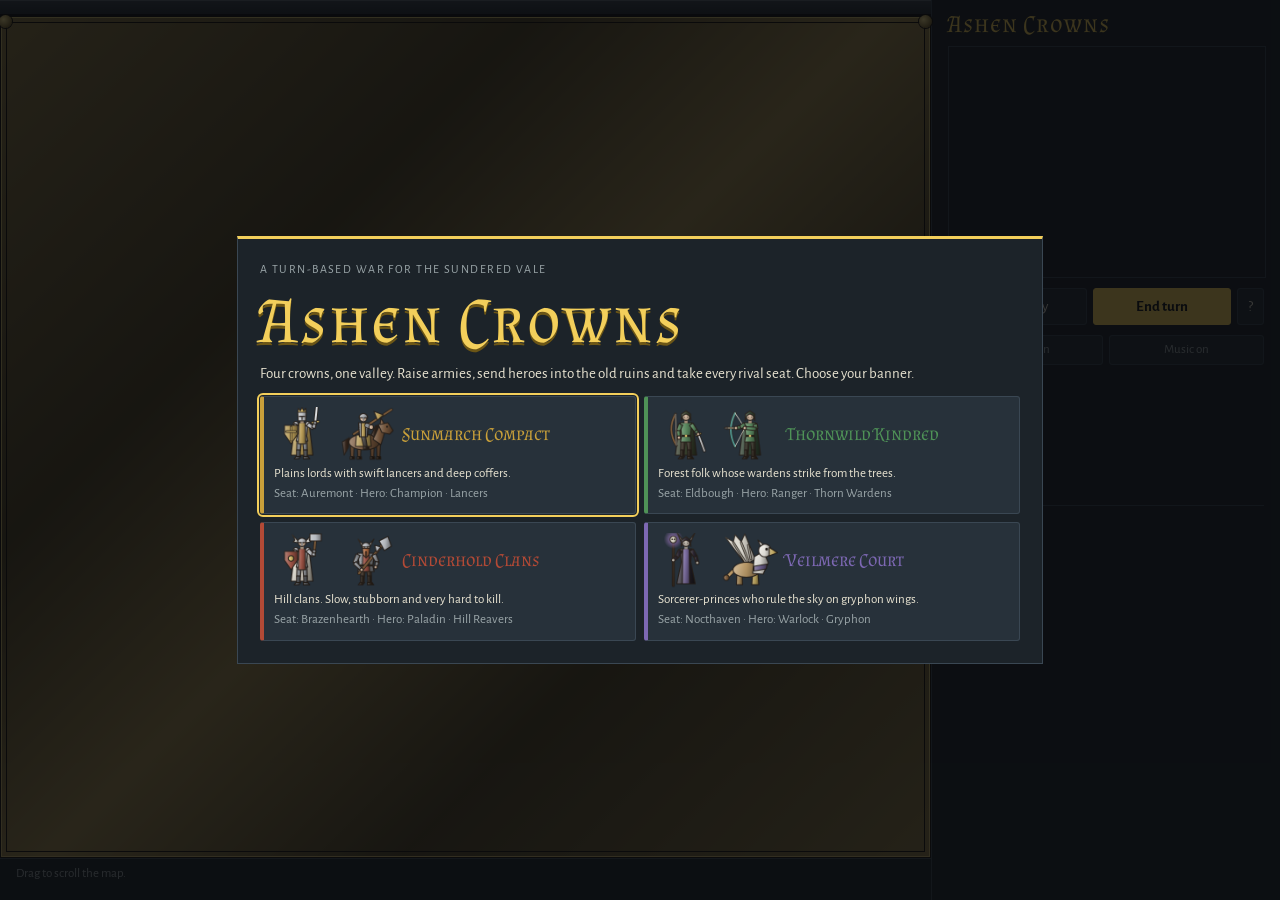
==== commit 01b6d53a: "Ashen Crowns: add synthesized sound and music, framed map and portrait army grid Co-Authored-By: Cla" ====
--- a/game/index.html
+++ b/game/index.html
@@ -59,6 +59,8 @@
 .unit:disabled { opacity: 1; }
 .row { display: flex; flex-wrap: wrap; gap: 6px; }
 #btns { display: grid; grid-template-columns: 1fr 1fr auto; gap: 6px; }
+#audio { display: grid; grid-template-columns: 1fr 1fr; gap: 6px; }
+#audio button { font-size: 13px; padding: 5px 8px; color: var(--dust); }
 #log { list-style: none; margin: 0; padding: 8px 0 0; border-top: 1px solid var(--line); font-size: 13px; display: flex; flex-direction: column; gap: 4px; }
 #modal { position: fixed; inset: 0; background: rgba(8, 10, 12, .78); display: flex; align-items: center; justify-content: center;
   padding-block: 16px; padding-left: max(16px, env(safe-area-inset-left, 0px)); padding-right: max(16px, env(safe-area-inset-right, 0px)); z-index: 20; }
@@ -85,6 +87,11 @@
 .pips { display: flex; gap: 2px; }
 .pips i { width: 7px; height: 7px; background: var(--good); }
 .pips i.lost { background: #4a2a28; }
+.bonus { font-size: 12px; color: var(--dust); min-height: 1.4em; }
+.dice { display: flex; align-items: center; justify-content: space-between; gap: 12px; font-size: 13px; text-align: center; }
+.die { flex: none; width: 44px; height: 44px; display: grid; place-items: center; font: 700 20px/1 Georgia, serif; font-variant-numeric: tabular-nums; background: #e9e4d2; color: #15110d; border: 2px solid #15110d; border-radius: 6px; box-shadow: inset -3px -3px 0 rgba(0,0,0,.18); }
+.die.ok { background: var(--good); }
+.die.miss { background: #b9b3a2; color: #5f5b50; }
 .bres { font-weight: 700; min-height: 1.4em; }
 .bres.good { color: var(--good); } .bres.bad { color: var(--bad); }
 .help { margin: 0; padding-left: 18px; display: flex; flex-direction: column; gap: 6px; max-width: 65ch; }
@@ -97,21 +104,56 @@
   .battle, .fgrid { grid-template-columns: 1fr; }
 }
 @media (prefers-reduced-motion: reduce) { * { transition: none !important; } }
+
+/* ---- interface pass: status strip, framed map, portrait grid ---- */
+#top { flex: none; display: flex; flex-wrap: wrap; align-items: center; justify-content: space-between; gap: 4px 18px; padding-block: 7px;
+  padding-left: max(16px, env(safe-area-inset-left, 0px)); padding-right: 16px;
+  background: linear-gradient(#3a424b, #232a31); border-bottom: 2px solid #0e1114; box-shadow: inset 0 1px 0 #5a6570; }
+#top #turnbar { gap: 14px; font-size: 15px; color: var(--bone); }
+#top #turnbar .who { font: 400 18px/1 var(--display); letter-spacing: .03em; }
+#frame { flex: 1 1 auto; min-height: 0; display: flex; padding: 7px; position: relative;
+  background: linear-gradient(135deg, #8d7a45, #4f4426 30%, #a08a4e 50%, #4f4426 70%, #8d7a45);
+  box-shadow: inset 0 0 0 1px #15110d, inset 0 0 0 2px #c9b46a; }
+#frame::before, #frame::after { content: ""; position: absolute; width: 13px; height: 13px; border-radius: 50%; top: -1px;
+  background: radial-gradient(circle at 35% 35%, #f1dc8a, #7a6630 70%, #2a2210); box-shadow: 0 0 0 1px #15110d; z-index: 1; }
+#frame::before { left: -1px; } #frame::after { right: -1px; }
+#frame #map { box-shadow: 0 0 0 1px #15110d; }
+.tiles { display: grid; grid-template-columns: repeat(4, 1fr); gap: 5px; }
+.tile { position: relative; aspect-ratio: 1 / 1.22; padding: 0; min-width: 0; overflow: hidden; border-radius: 3px;
+  background: linear-gradient(#5d6770, #2c343b); border: 1px solid #0e1114; box-shadow: inset 0 0 0 1px #6f7a84; }
+.tile img { display: block; width: 100%; height: auto; margin-top: -3%; }
+.tile .tn { position: absolute; left: 0; right: 0; top: 0; padding: 1px 3px; font-size: 9.5px; line-height: 1.25; color: var(--bone); background: rgba(14, 17, 20, .62);
+  white-space: nowrap; overflow: hidden; text-overflow: ellipsis; text-align: center; }
+.tile .bs, .tile .bm { position: absolute; bottom: 0; min-width: 19px; padding: 1px 3px; font: 700 12px/1.3 Georgia, serif; font-variant-numeric: tabular-nums; text-align: center; }
+.tile .bs { left: 0; background: #c9a03a; color: #15110d; border-top-right-radius: 4px; }
+.tile .bm { right: 0; background: #15110d; color: var(--bone); border-top-left-radius: 4px; }
+.tile .bh { position: absolute; left: 50%; transform: translateX(-50%); bottom: 3px; display: flex; gap: 1.5px; }
+.tile .bh i { width: 4px; height: 4px; background: var(--good); box-shadow: 0 0 0 1px #15110d; }
+.tile.on { border-color: var(--brass); box-shadow: inset 0 0 0 2px var(--brass); }
+.tile.hero { background: linear-gradient(#7a6a3a, #3a321c); }
+.tile.hero .tn { color: var(--brass); }
+.tile:disabled { opacity: 1; cursor: default; }
+.tile.empty { background: #1a2026; box-shadow: inset 0 0 0 1px #2c343b; border-style: dashed; border-color: #3a4753; }
+@media (max-width: 760px) { #mapwrap { height: 66vh; } .tiles { grid-template-columns: repeat(8, 1fr); } }
+@media (max-width: 520px) { .tiles { grid-template-columns: repeat(4, 1fr); } }
 </style>
 <div id="app">
   <div id="mapwrap">
-    <canvas id="map"></canvas>
+    <header id="top"><div id="turnbar"></div><div id="treasury"></div></header>
+    <div id="frame"><canvas id="map"></canvas></div>
     <div id="hover">Drag to scroll the map.</div>
   </div>
   <aside id="side">
     <h1>Ashen Crowns</h1>
-    <div id="turnbar"></div>
     <canvas id="mini" width="220" height="160"></canvas>
-    <div id="treasury"></div>
     <div id="btns">
       <button type="button" id="bNext">Next army</button>
       <button type="button" id="bEnd" class="primary">End turn</button>
       <button type="button" id="bHelp" aria-label="How to play">?</button>
+    </div>
+    <div id="audio">
+      <button type="button" id="bSound">Sound on</button>
+      <button type="button" id="bMusic">Music on</button>
     </div>
     <div id="panel"></div>
     <ul id="log"></ul>
@@ -187,9 +229,9 @@
   forester: 'Forester: moves freely through forest, +1 fighting there',
   hillfolk: 'Hillfolk: moves freely through hills, +1 fighting there',
   siege:    'Siege: cancels up to 2 points of city walls',
-  banner:   'Banner: +1 to every unit in its army',
+  banner:   'Banner: lifts morale, +1 to every unit in its army',
   flying:   'Flying: crosses water, mountains and all terrain',
-  terror:   'Terror: -1 to every enemy unit in battle',
+  terror:   'Terror: breaks enemy morale, -1 to every enemy unit in battle',
   rally:    'Rally: +1 to every unit when its army defends',
   ship:     'Ship: carries its army over water; cannot leave the water except into a city',
 };
@@ -240,6 +282,101 @@
 const HERO_CLASSES = ['champion', 'seer', 'ranger', 'priest', 'warlock', 'paladin'];
 const MUSTER_POOL = ['levy', 'pike', 'archer', 'wolf', 'rider', 'ram', 'bearer', 'reaver', 'troll', 'gryphon', 'warden', 'crossbow', 'shieldwall', 'halberd', 'scout', 'harcher', 'catapult', 'chaplain', 'spider', 'bones'];
 const WILD_ALLIES = ['troll', 'gryphon', 'drake', 'reaver', 'giant', 'elemental', 'wyvern', 'spider', 'treant'];
+'use strict';
+/* Sound: every effect and the background tune are synthesized here with Web Audio. No audio files. */
+
+const SFX = (() => {
+  let ctx = null, master = null, musicGain = null, timer = null, nextBeat = 0, step = 0, last = 3;
+  const pref = k => { try { return localStorage.getItem(k) !== 'off'; } catch (e) { return true; } };
+  const save = (k, on) => { try { localStorage.setItem(k, on ? 'on' : 'off'); } catch (e) { /* ignore */ } };
+  let soundOn = pref('ashen-sound'), musicOn = pref('ashen-music');
+
+  function unlock() {
+    if (typeof AUTO !== 'undefined' && AUTO) return false;
+    try {
+      if (!ctx) {
+        const AC = window.AudioContext || window.webkitAudioContext; if (!AC) return false;
+        ctx = new AC(); master = ctx.createGain(); master.gain.value = 0.5; master.connect(ctx.destination);
+        musicGain = ctx.createGain(); musicGain.gain.value = 0.16; musicGain.connect(master);
+      }
+      if (ctx.state === 'suspended') ctx.resume();
+      return true;
+    } catch (e) { return false; }
+  }
+  function tone(freq, dur, o = {}) {
+    const t = ctx.currentTime + (o.at || 0), osc = ctx.createOscillator(), g = ctx.createGain();
+    osc.type = o.type || 'triangle'; osc.frequency.setValueAtTime(freq, t);
+    if (o.to) osc.frequency.exponentialRampToValueAtTime(o.to, t + dur);
+    g.gain.setValueAtTime(0.0001, t); g.gain.exponentialRampToValueAtTime(o.vol || 0.3, t + (o.attack || 0.008)); g.gain.exponentialRampToValueAtTime(0.0001, t + dur);
+    osc.connect(g); g.connect(o.dest || master); osc.start(t); osc.stop(t + dur + 0.03);
+  }
+  function noise(dur, o = {}) {
+    const t = ctx.currentTime + (o.at || 0), n = Math.max(1, Math.floor(ctx.sampleRate * dur)), buf = ctx.createBuffer(1, n, ctx.sampleRate), d = buf.getChannelData(0);
+    for (let i = 0; i < n; i++) d[i] = Math.random() * 2 - 1;
+    const src = ctx.createBufferSource(), f = ctx.createBiquadFilter(), g = ctx.createGain();
+    src.buffer = buf; f.type = o.filter || 'lowpass'; f.frequency.value = o.freq || 800; f.Q.value = o.q || 0.8;
+    g.gain.setValueAtTime(o.vol || 0.3, t); g.gain.exponentialRampToValueAtTime(0.0001, t + dur);
+    src.connect(f); f.connect(g); g.connect(master); src.start(t);
+  }
+  const seq = (notes, gap, dur, o = {}) => notes.forEach((f, i) => tone(f, dur, { ...o, at: (o.at || 0) + i * gap }));
+
+  const SOUNDS = {
+    select: () => seq([587, 784], 0.06, 0.09, { vol: 0.16 }),
+    step: () => noise(0.07, { freq: 260, vol: 0.22 }),
+    click: () => tone(440, 0.05, { vol: 0.12, type: 'square' }),
+    dice: () => { for (let i = 0; i < 3; i++) noise(0.03, { at: i * 0.045, filter: 'highpass', freq: 2200, vol: 0.14 }); },
+    hit: () => { noise(0.12, { filter: 'bandpass', freq: 1400, q: 2, vol: 0.32 }); tone(190, 0.12, { type: 'square', to: 90, vol: 0.14 }); },
+    die: () => tone(280, 0.34, { type: 'sawtooth', to: 70, vol: 0.16 }),
+    win: () => seq([523, 659, 784, 1047], 0.11, 0.28, { vol: 0.2 }),
+    lose: () => seq([392, 349, 294, 220], 0.15, 0.36, { vol: 0.18, type: 'sawtooth' }),
+    capture: () => { seq([392, 523, 659], 0.1, 0.24, { vol: 0.2 }); tone(784, 0.6, { at: 0.3, vol: 0.2 }); noise(0.25, { at: 0.3, freq: 500, vol: 0.14 }); },
+    coin: () => seq([1319, 1760], 0.07, 0.14, { type: 'sine', vol: 0.16 }),
+    build: () => { for (let i = 0; i < 3; i++) { noise(0.08, { at: i * 0.14, freq: 420, vol: 0.28 }); tone(120, 0.08, { at: i * 0.14, type: 'square', vol: 0.1 }); } },
+    level: () => seq([523, 659, 784, 988, 1175], 0.07, 0.22, { type: 'sine', vol: 0.18 }),
+    spell: () => { tone(440, 0.5, { type: 'sine', to: 1760, vol: 0.14 }); tone(660, 0.5, { type: 'sine', to: 2640, vol: 0.08, at: 0.05 }); },
+    quest: () => seq([392, 494, 587], 0.12, 0.3, { vol: 0.18 }),
+    ruin: () => { tone(98, 0.5, { type: 'sine', vol: 0.22 }); seq([784, 988, 1175], 0.1, 0.3, { at: 0.2, type: 'sine', vol: 0.14 }); },
+    turn: () => { tone(523, 0.9, { type: 'sine', vol: 0.18 }); tone(784, 0.9, { type: 'sine', vol: 0.09 }); tone(1568, 0.5, { type: 'sine', vol: 0.03 }); },
+    victory: () => { seq([392, 392, 523, 659, 784], 0.16, 0.32, { vol: 0.22 }); tone(1047, 1.2, { at: 0.8, vol: 0.22 }); tone(523, 1.2, { at: 0.8, vol: 0.14 }); },
+    defeat: () => { seq([294, 262, 220, 196], 0.28, 0.6, { type: 'sawtooth', vol: 0.14 }); tone(73, 1.8, { at: 0.6, type: 'sine', vol: 0.26 }); },
+  };
+  let lastStep = 0;
+  function play(name) {
+    if (!soundOn || !SOUNDS[name] || !unlock() || ctx.state !== 'running') return;
+    if (name === 'step') { const now = performance.now(); if (now - lastStep < 90) return; lastStep = now; }
+    try { SOUNDS[name](); } catch (e) { /* audio is optional */ }
+  }
+
+  /* Background tune: a slow, wandering melody over a drone, made up as it goes (D dorian). */
+  const SCALE = [293.66, 329.63, 349.23, 392.0, 440.0, 523.25, 587.33, 659.25], BEAT = 0.42;
+  function scheduleMusic() {
+    if (!ctx || ctx.state !== 'running') return;
+    while (nextBeat < ctx.currentTime + 0.6) {
+      const at = Math.max(0, nextBeat - ctx.currentTime), bar = step % 16;
+      if (bar === 0) { tone(73.42, BEAT * 15, { type: 'sine', vol: 0.5, attack: 0.6, at, dest: musicGain }); tone(110, BEAT * 15, { type: 'sine', vol: 0.28, attack: 0.8, at, dest: musicGain }); }
+      if (bar % 4 === 0) tone(146.83 * (bar === 8 ? 1.5 : 1), BEAT * 3, { type: 'triangle', vol: 0.3, at, dest: musicGain });
+      if (Math.random() < (bar % 2 === 0 ? 0.8 : 0.35)) {
+        last = Math.max(0, Math.min(SCALE.length - 1, last + [-2, -1, -1, 0, 1, 1, 2][Math.floor(Math.random() * 7)]));
+        if (bar === 15) last = 0;
+        tone(SCALE[last], BEAT * 2.4, { type: 'triangle', vol: 0.4, at, dest: musicGain });
+        tone(SCALE[last] * 2, BEAT * 1.2, { type: 'sine', vol: 0.06, at, dest: musicGain });
+      }
+      nextBeat += BEAT; step++;
+    }
+  }
+  function startMusic() {
+    if (!musicOn || timer || !unlock()) return;
+    nextBeat = ctx.currentTime + 0.2; timer = setInterval(scheduleMusic, 150);
+  }
+  function stopMusic() { if (timer) { clearInterval(timer); timer = null; } }
+
+  return {
+    play, unlock, startMusic, stopMusic,
+    get soundOn() { return soundOn; }, get musicOn() { return musicOn; },
+    toggleSound() { soundOn = !soundOn; save('ashen-sound', soundOn); if (soundOn) play('click'); return soundOn; },
+    toggleMusic() { musicOn = !musicOn; save('ashen-music', musicOn); if (musicOn) startMusic(); else stopMusic(); return musicOn; },
+  };
+})();
 'use strict';
 /* Deterministic map builder: the same seed always yields the same land. */
 
@@ -542,7 +679,20 @@
   if (isDef && own.some(v => has(v, 'rally'))) s += 1;
   if (u.bless) s += 1;
   if (enemy.some(v => has(v, 'terror'))) s -= 1;
-  return Math.max(1, s);
+  return Math.max(1, Math.min(18, s));
+}
+/* The army-wide bonuses in play for one side, as labels for the battle window. */
+function armyBonuses(own, enemy, isDef, city) {
+  const out = [];
+  let lead = 0; for (const v of own) if (v.hero) lead = Math.max(lead, heroLead(v));
+  if (lead) out.push(`command +${lead}`);
+  if (own.some(v => has(v, 'banner'))) out.push('morale +1');
+  if (enemy.some(v => has(v, 'terror'))) out.push('fear -1');
+  if (isDef && city) { let w = wallBonus(city); const sg = enemy.some(v => has(v, 'siege')); if (sg) w = Math.max(0, w - 2); out.push(`walls +${w}${sg ? ' (under siege)' : ''}`); }
+  if (isDef && own.some(v => has(v, 'rally'))) out.push('rally +1');
+  if (own.some(v => v.bless)) out.push('warding +1');
+  if (own.some(v => v.tough)) out.push('vigil +1 hit');
+  return out;
 }
 
 function simulateBattle(att, def, x, y, city) {
@@ -559,12 +709,18 @@
     let over = false;
     if (has(a, 'volley') && Math.random() < 0.3 && hit(d, dDead)) { di++; over = true; }
     if (!over && has(d, 'volley') && Math.random() < 0.3 && hit(a, aDead)) { ai++; over = true; }
+    // Each exchange both units roll a twenty-sided die. A unit strikes true when it rolls its strength or less.
+    // If exactly one strikes true the other loses a hit; if both or neither do, they clash and roll again.
+    const sa = str[a.id], sd = str[d.id], pa = sa * (20 - sd), pd = sd * (20 - sa);
     while (!over) {
-      if (Math.random() < str[a.id] / (str[a.id] + str[d.id])) { if (hit(d, dDead)) { di++; over = true; } }
-      else if (hit(a, aDead)) { ai++; over = true; }
-    }
-  }
-  return { win: di >= D.length, events, aDead, dDead, str, A, D };
+      // Clashes (both or neither strike true) are rerolled, so draw the deciding exchange directly: same odds, no wasted loops.
+      const aOk = Math.random() * (pa + pd) < pa;
+      const ra = aOk ? 1 + rnd(sa) : sa + 1 + rnd(20 - sa), rd = aOk ? sd + 1 + rnd(20 - sd) : 1 + rnd(sd);
+      events.push({ k: 'roll', ra, rd, aOk });
+      if (aOk) { if (hit(d, dDead)) { di++; over = true; } } else if (hit(a, aDead)) { ai++; over = true; }
+    }
+  }
+  return { win: di >= D.length, events, aDead, dDead, str, A, D, bonus: { a: armyBonuses(att, def, false, city), d: armyBonuses(def, att, true, city) } };
 }
 function estimateWin(att, def, x, y, city, n = 14) {
   let w = 0; for (let i = 0; i < n; i++) if (simulateBattle(att, def, x, y, city).win) w++;
@@ -1577,20 +1733,22 @@
   function loop() { render(); requestAnimationFrame(loop); }
 
   /* ---------- side panel ---------- */
+  /* A unit portrait: figure, strength bottom-left, movement left bottom-right. */
   function unitCard(u, owner, picked, clickable) {
     const ab = U(u).abil.map(a => ABILITIES[a]).join(' · ');
-    const extra = u.hero ? `Lv ${u.hero.level} · mana ${u.hero.mana}/${uMaxMana(u)}` : '';
-    return `<button type="button" class="unit${u.hero ? ' hero' : ''}${picked ? ' on' : ''}" ${clickable ? `data-unit="${u.id}"` : 'disabled'} title="${esc(ab || 'No special ability')}">
-      <img src="${spriteURL(u.type, owner)}" alt=""><span class="un">${esc(uName(u))}${u.bless ? ' ✦' : ''}</span>
-      <span class="us">Str ${uStr(u)} · Hits ${uMaxHp(u)} · Move ${Math.max(0, Math.floor(u.mp))}/${uMaxMp(u)}</span>${extra ? `<span class="us">${extra}</span>` : ''}</button>`;
+    const tip = `${uName(u)}${u.hero ? `, level ${u.hero.level} ${U(u).name}` : ''}: strength ${uStr(u)}, hits ${uMaxHp(u)}, movement ${Math.max(0, Math.floor(u.mp))} of ${uMaxMp(u)}${u.hero ? `, mana ${u.hero.mana}/${uMaxMana(u)}` : ''}. ${ab || 'No special ability.'}`;
+    return `<button type="button" class="tile${u.hero ? ' hero' : ''}${picked ? ' on' : ''}" ${clickable ? `data-unit="${u.id}"` : 'disabled'} title="${esc(tip)}">
+      <img src="${spriteURL(u.type, owner)}" alt=""><span class="tn">${esc(uName(u))}${u.bless ? ' ✦' : ''}</span>
+      <span class="bs">${uStr(u)}</span><span class="bh">${'<i></i>'.repeat(uMaxHp(u))}</span><span class="bm">${Math.max(0, Math.floor(u.mp))}</span></button>`;
   }
   function panelHTML() {
     let h = '';
     const s = sel && stackById(sel.stackId);
     if (s) {
-      h += `<h2>Army <span class="muted">${s.units.length}/${MAX_STACK}</span></h2><div class="units">`;
+      h += `<h2>Army <span class="muted">${s.units.length}/${MAX_STACK}</span></h2><div class="tiles">`;
       for (const u of s.units.slice().sort((a, b) => !!b.hero - !!a.hero)) h += unitCard(u, s.owner, sel.ids.has(u.id), true);
-      h += '</div><p class="hint">Click a unit to leave it behind. Click the map to march.</p>';
+      h += '<span class="tile empty"></span>'.repeat(MAX_STACK - s.units.length);
+      h += '</div><p class="hint">Left number: strength. Right number: movement left. Green pips: hits. Click a unit to leave it behind.</p>';
       const hero = s.units.find(u => u.hero && sel.ids.has(u.id));
       if (hero) {
         h += `<h3>${esc(hero.hero.name)}</h3><p class="muted">Level ${hero.hero.level} ${U(hero).name} · ${hero.hero.xp}/${xpFor(hero.hero.level)} xp${heroLead(hero) ? ` · command +${heroLead(hero)}` : ''}</p>`;
@@ -1617,7 +1775,7 @@
       const mine = c.owner === HUMAN;
       h += `<h2 style="color:${fac(c.owner).color}">${esc(c.name)}</h2><p class="muted">${esc(fac(c.owner).name)}${c.capital >= 0 ? ' · capital' : ''}<br>${TIER_NAMES[c.level]} (tier ${c.level} of 3) · walls +${wallBonus(c)} · ${cityIncome(c)} gold/turn</p>`;
       const gar = cityUnits(c);
-      h += `<h3>Garrison <span class="muted">${gar.length}</span></h3>` + (gar.length ? '<div class="units">' + gar.map(u => unitCard(u, c.owner, false, false)).join('') + '</div>' : '<p class="muted">Undefended.</p>');
+      h += `<h3>Garrison <span class="muted">${gar.length}</span></h3>` + (gar.length ? '<div class="tiles">' + gar.map(u => unitCard(u, c.owner, false, false)).join('') + '</div>' : '<p class="muted">Undefended.</p>');
       if (mine) {
         h += '<h3>Muster</h3><div class="prod">';
         for (const t of c.prod) {
@@ -1646,7 +1804,7 @@
   }
 
   /* ---------- selection and orders ---------- */
-  function selectStack(s) { sel = { stackId: s.id, ids: new Set(s.units.filter(u => u.mp >= 1).map(u => u.id)) }; if (!sel.ids.size) sel.ids = new Set(s.units.map(u => u.id)); selCity = null; preview = null; refresh(); }
+  function selectStack(s) { SFX.play('select'); sel = { stackId: s.id, ids: new Set(s.units.filter(u => u.mp >= 1).map(u => u.id)) }; if (!sel.ids.size) sel.ids = new Set(s.units.map(u => u.id)); selCity = null; preview = null; refresh(); }
   function deselect() { sel = null; selCity = null; preview = null; refresh(); }
   function selUnits() { const s = sel && stackById(sel.stackId); return s ? s.units.filter(u => sel.ids.has(u.id)) : []; }
   function nextArmy() {
@@ -1686,9 +1844,9 @@
     const s = stackById(sel.stackId), units = selUnits(); if (!s || !units.length) return;
     const dm = dijkstraMap(units, HUMAN, s.x, s.y), path = pathTo(dm, tx, ty);
     if (!path || !path.length) { setHoverText('No route there for this army.'); return; }
-    const ids = units.map(u => u.id); busy = true; preview = null; refresh();
+    const ids = units.map(u => u.id), had = G.cities.filter(c => c.owner === HUMAN).length; busy = true; preview = null; refresh();
     const end = await moveGroup(s, ids, path, 55);
-    busy = false;
+    busy = false; if (G.cities.filter(c => c.owner === HUMAN).length > had) SFX.play('capture');
     const left = end && end.owner === HUMAN ? end.units.filter(u => ids.includes(u.id)) : [];
     sel = left.length ? { stackId: end.id, ids: new Set(left.map(u => u.id)) } : null; selCity = null;
     if (G.over) { UI.gameOver(); return; }
@@ -1718,10 +1876,10 @@
     modal(`<h2>News of your heroes</h2>${list.map(t => `<p>${esc(t)}</p>`).join('')}<div class="row"><button type="button" class="primary" data-a="ok">Continue</button></div>`);
     waitClick('button[data-a]').then(closeModal);
   }
-  UI.tick = async (delay, stack) => { if (stack && onScreen(stack.x, stack.y)) await sleep(delay); };
+  UI.tick = async (delay, stack) => { if (stack && stack.owner === HUMAN) SFX.play('step'); if (stack && onScreen(stack.x, stack.y)) await sleep(delay); };
   UI.refresh = refresh;
   UI.onHumanTurn = () => {
-    busy = false; sel = null; selCity = null;
+    busy = false; sel = null; selCity = null; SFX.play('turn');
     const first = G.stacks.find(s => s.owner === HUMAN && s.units.some(u => u.mp >= 2));
     if (first) { selectStack(first); centerOn(first.x, first.y); } else refresh();
     showNotices();
@@ -1735,25 +1893,27 @@
     centerOn(x, y);
     const side = (units, owner) => units.map(u => `<div class="bu" id="bu${u.id}"><img src="${spriteURL(u.type, owner)}" alt=""><span class="un">${esc(uName(u))}</span><span class="us">Str ${res.str[u.id]}</span><span class="pips" data-max="${uMaxHp(u)}">${'<i></i>'.repeat(uMaxHp(u))}</span></div>`).join('');
     modal(`<h2>Battle ${city ? 'for ' + esc(city.name) : 'in the ' + TERRAIN_NAMES[MAP.t[y][x]].toLowerCase()}</h2>
-      <div class="battle"><div><h3 style="color:${fac(attOwner).color}">${esc(fac(attOwner).name)} <span class="muted">attacks</span></h3><div class="bside">${side(res.A, attOwner)}</div></div>
-      <div><h3 style="color:${fac(defOwner).color}">${esc(fac(defOwner).name)} <span class="muted">defends</span></h3><div class="bside">${side(res.D, defOwner)}</div></div></div>
+      <div class="battle"><div><h3 style="color:${fac(attOwner).color}">${esc(fac(attOwner).name)} <span class="muted">attacks</span></h3><p class="bonus">${res.bonus.a.length ? esc(res.bonus.a.join(' · ')) : 'no army bonuses'}</p><div class="bside">${side(res.A, attOwner)}</div></div>
+      <div><h3 style="color:${fac(defOwner).color}">${esc(fac(defOwner).name)} <span class="muted">defends</span></h3><p class="bonus">${res.bonus.d.length ? esc(res.bonus.d.join(' · ')) : 'no army bonuses'}</p><div class="bside">${side(res.D, defOwner)}</div></div></div>
+      <div class="dice"><span id="dieA" class="die">–</span><span class="muted">Both roll a 20-sided die. Rolling your strength or less strikes true.</span><span id="dieD" class="die">–</span></div>
       <p id="bres" class="bres">&nbsp;</p><div class="row"><button type="button" class="primary" data-a="go">Skip</button></div>`);
     let skip = false, done = false; const btn = $('mbox').querySelector('button[data-a]');
     const finished = new Promise(resolve => btn.addEventListener('click', () => { if (done) resolve(); else skip = true; }));
     for (const e of res.events) {
       if (e.k === 'duel') { $('mbox').querySelectorAll('.bu.act').forEach(n => n.classList.remove('act')); for (const id of [e.a, e.d]) { const n = $('bu' + id); if (n) n.classList.add('act'); } }
-      else if (e.k === 'hit') { const n = $('bu' + e.id); if (n) { const pips = n.querySelectorAll('.pips i'); pips.forEach((p, i) => p.classList.toggle('lost', i >= e.hp)); n.classList.add('hit'); setTimeout(() => n.classList.remove('hit'), 120); } }
-      else if (e.k === 'die') { const n = $('bu' + e.id); if (n) n.classList.add('dead'); }
-      if (!skip) await sleep(e.k === 'duel' ? 260 : 190);
-    }
-    const humanWon = (attOwner === HUMAN) === res.win;
+      else if (e.k === 'roll') { if (!skip) SFX.play('dice'); const da = $('dieA'), dd = $('dieD'); da.textContent = e.ra; dd.textContent = e.rd; da.className = 'die ' + (e.aOk ? 'ok' : 'miss'); dd.className = 'die ' + (e.aOk ? 'miss' : 'ok'); }
+      else if (e.k === 'hit') { if (!skip) SFX.play('hit'); const n = $('bu' + e.id); if (n) { const pips = n.querySelectorAll('.pips i'); pips.forEach((p, i) => p.classList.toggle('lost', i >= e.hp)); n.classList.add('hit'); setTimeout(() => n.classList.remove('hit'), 120); } }
+      else if (e.k === 'die') { if (!skip) SFX.play('die'); const n = $('bu' + e.id); if (n) n.classList.add('dead'); }
+      if (!skip) await sleep(e.k === 'duel' ? 260 : e.k === 'roll' ? 300 : 170);
+    }
+    const humanWon = (attOwner === HUMAN) === res.win; SFX.play(humanWon ? 'win' : 'lose');
     $('bres').textContent = res.win ? `${fac(attOwner).short} carries the field.` : `${fac(defOwner).short} holds firm.`;
     $('bres').className = 'bres ' + (humanWon ? 'good' : 'bad');
     done = true; btn.textContent = 'Continue'; await finished; closeModal();
   };
   UI.gameOver = () => {
     busy = true; refresh(); try { localStorage.removeItem('ashen-crowns-save-v4'); } catch (e) { /* ignore */ }
-    const won = G.winner === HUMAN;
+    const won = G.winner === HUMAN; SFX.stopMusic(); SFX.play(won ? 'victory' : 'defeat');
     modal(`<h2>${won ? 'The Vale is yours' : 'Your banner has fallen'}</h2><p>${won ? `After ${G.turn} turns every rival crown lies in the ash. ${esc(FACTIONS[HUMAN].name)} rules ${MAP_NAME}.` : `${esc(FACTIONS[HUMAN].name)} holds no city in ${MAP_NAME}. The war goes on without you.`}</p><div class="row"><button type="button" class="primary" data-a="new">New war</button></div>`);
     waitClick('button[data-a]').then(() => title());
   };
@@ -1764,7 +1924,7 @@
     modal(`<p class="eyebrow">A turn-based war for ${MAP_NAME}</p><h1 class="logo">Ashen Crowns</h1><p>Four crowns, one valley. Raise armies, send heroes into the old ruins and take every rival seat. Choose your banner.</p>
       <div class="fgrid">${cards}</div>${hasSave() ? '<div class="row"><button type="button" class="primary" data-f="load">Continue saved war</button></div>' : ''}`);
     waitClick('button[data-f]').then(async b => {
-      closeModal();
+      closeModal(); SFX.unlock(); SFX.play('quest'); SFX.startMusic();
       if (b.dataset.f === 'load' && loadGame()) { HUMAN = G.players.findIndex(p => p.human); start(); UI.onHumanTurn(); return; }
       HUMAN = +b.dataset.f || 0; newGame(HUMAN); start();
       const cap = G.cities.find(c => c.capital === HUMAN); centerOn(cap.x, cap.y);
@@ -1777,9 +1937,10 @@
       <li><b>Goal.</b> Capture every rival city. A crown with no cities is destroyed.</li>
       <li><b>Armies.</b> Click an army to select it, then click (or right-click) a destination. Up to ${MAX_STACK} units share a tile. Click a unit in the panel to leave it behind. Right-click a friendly army to merge.</li>
       <li><b>Terrain.</b> Roads are fastest. Forest, hills and marsh are slow. Only flyers cross mountains. To cross water, use a bridge, fly, or muster a war galley in a coastal city: an army in the same stack as a galley sails with it, and an army on the shore can board a galley waiting next to it.</li>
-      <li><b>Battle.</b> Units duel one at a time, weakest first. The chance to land a hit is your strength against theirs. City walls, banners, heroes and terrain all add strength. Hover an enemy to see the odds.</li>
+      <li><b>Battle.</b> Units duel one at a time, weakest first, heroes last. Each exchange both roll a 20-sided die: a unit strikes true if it rolls its strength or less. If only one strikes true, the other loses a hit; otherwise they roll again. A unit dies when its hits run out, and survivors recover after the battle. Strength is the unit's own plus army bonuses: a hero's command, morale from a banner, city walls, terrain skills, spells, minus enemy fear. Strength is capped at 18. Hover an enemy to see the odds.</li>
       <li><b>Cities.</b> A city covers four tiles and every army inside defends it together. Each city musters one unit type at a time and repeats it while you can pay. Cities have three tiers: palisade town, walled city and citadel. Each tier adds gold and +1 to the walls.</li>
       <li><b>Heroes.</b> An army led by a hero wears a crown. Heroes gain experience and choose an advance at each new level, cast spells with mana, and can search ruins (golden glow) for gold, relics or allies, which can kill them. In one of your cities a hero can seek a quest for a reward. A fallen hero's relics stay on the tile until another hero collects them.</li>
+      <li><b>Sound.</b> The Sound and Music buttons in the side panel switch effects and the background tune on or off.</li>
       <li><b>Keys.</b> N next army · E end turn · Esc deselect · arrows scroll.</li></ul>
       <div class="row"><button type="button" class="primary" data-a="ok">Back to the war</button></div>`);
     waitClick('button[data-a]').then(closeModal);
@@ -1810,23 +1971,28 @@
   $('bEnd').addEventListener('click', endTurn);
   $('bNext').addEventListener('click', () => { if (!busy) nextArmy(); });
   $('bHelp').addEventListener('click', help);
+  const audioLabels = () => { $('bSound').textContent = SFX.soundOn ? 'Sound on' : 'Sound off'; $('bMusic').textContent = SFX.musicOn ? 'Music on' : 'Music off'; };
+  $('bSound').addEventListener('click', () => { SFX.toggleSound(); audioLabels(); });
+  $('bMusic').addEventListener('click', () => { SFX.toggleMusic(); audioLabels(); });
+  audioLabels();
+  for (const ev of ['pointerdown', 'keydown']) window.addEventListener(ev, () => { if (G && !G.over && $('modal').hidden) SFX.startMusic(); }, { passive: true });
   $('panel').addEventListener('click', e => {
     if (busy || !G) return;
     const b = e.target.closest('button'); if (!b) return; const d = b.dataset, s = sel && stackById(sel.stackId);
-    if (d.perk && s) { const h = s.units.find(u => u.id === +d.hero); if (h) applyPerk(h, d.perk); sel.dm = null; }
+    if (d.perk && s) { const h = s.units.find(u => u.id === +d.hero); if (h && applyPerk(h, d.perk)) SFX.play('level'); sel.dm = null; }
     else if (d.quest && s) {
       const h = s.units.find(u => u.id === +d.quest), q = h && offerQuest(s, h);
-      if (q) { modal(`<h2>A quest for ${esc(h.hero.name)}</h2><p>${esc(q.text)}</p><p class="muted">Reward: ${QUEST_REWARDS[q.reward]}. A hero carries one quest at a time.</p><div class="row"><button type="button" class="primary" data-a="ok">Accept</button></div>`); waitClick('button[data-a]').then(closeModal); }
+      if (q) { SFX.play('quest'); modal(`<h2>A quest for ${esc(h.hero.name)}</h2><p>${esc(q.text)}</p><p class="muted">Reward: ${QUEST_REWARDS[q.reward]}. A hero carries one quest at a time.</p><div class="row"><button type="button" class="primary" data-a="ok">Accept</button></div>`); waitClick('button[data-a]').then(closeModal); }
     }
     else if (d.unit && s) { const id = +d.unit; if (sel.ids.has(id)) sel.ids.delete(id); else sel.ids.add(id); sel.dm = null; }
-    else if (d.spell && s) { const h = s.units.find(u => u.id === +d.hero); if (h && !castSpell(s, h, d.spell)) setHoverText('That spell cannot be cast now.'); if (SPELLS.find(q => q.key === d.spell).unit) selectStack(s); sel.dm = null; }
+    else if (d.spell && s) { const h = s.units.find(u => u.id === +d.hero); if (h) { if (castSpell(s, h, d.spell)) SFX.play('spell'); else setHoverText('That spell cannot be cast now.'); } if (SPELLS.find(q => q.key === d.spell).unit) selectStack(s); sel.dm = null; }
     else if (d.search && s) {
       const h = s.units.find(u => u.id === +d.search), r = h && searchRuin(s, h);
-      if (r) { const more = G.notices.splice(0).filter(t => t !== r.text).map(t => `<p>${esc(t)}</p>`).join(''); modal(`<h2>${r.ok ? 'The ruin gives up its secret' : 'The ruin keeps its secret'}</h2><p>${esc(r.text)}</p>${more}<div class="row"><button type="button" class="primary" data-a="ok">Continue</button></div>`); waitClick('button[data-a]').then(closeModal); }
+      if (r) { SFX.play(r.ok ? 'ruin' : 'lose'); const more = G.notices.splice(0).filter(t => t !== r.text).map(t => `<p>${esc(t)}</p>`).join(''); modal(`<h2>${r.ok ? 'The ruin gives up its secret' : 'The ruin keeps its secret'}</h2><p>${esc(r.text)}</p>${more}<div class="row"><button type="button" class="primary" data-a="ok">Continue</button></div>`); waitClick('button[data-a]').then(closeModal); }
       const again = stackById(s.id); if (again) selectStack(again); else sel = null;
     }
-    else if ('prod' in d) { const c = G.cities[+d.city]; if (!setProduction(c, d.prod || null)) setHoverText(`Not enough gold for ${UNITS[d.prod].name}.`); }
-    else if (d.upgrade) upgradeCity(G.cities[+d.upgrade]);
+    else if ('prod' in d) { const c = G.cities[+d.city]; if (setProduction(c, d.prod || null)) { if (d.prod) SFX.play('coin'); } else setHoverText(`Not enough gold for ${UNITS[d.prod].name}.`); }
+    else if (d.upgrade) { if (upgradeCity(G.cities[+d.upgrade])) SFX.play('build'); }
     refresh();
   });
 
